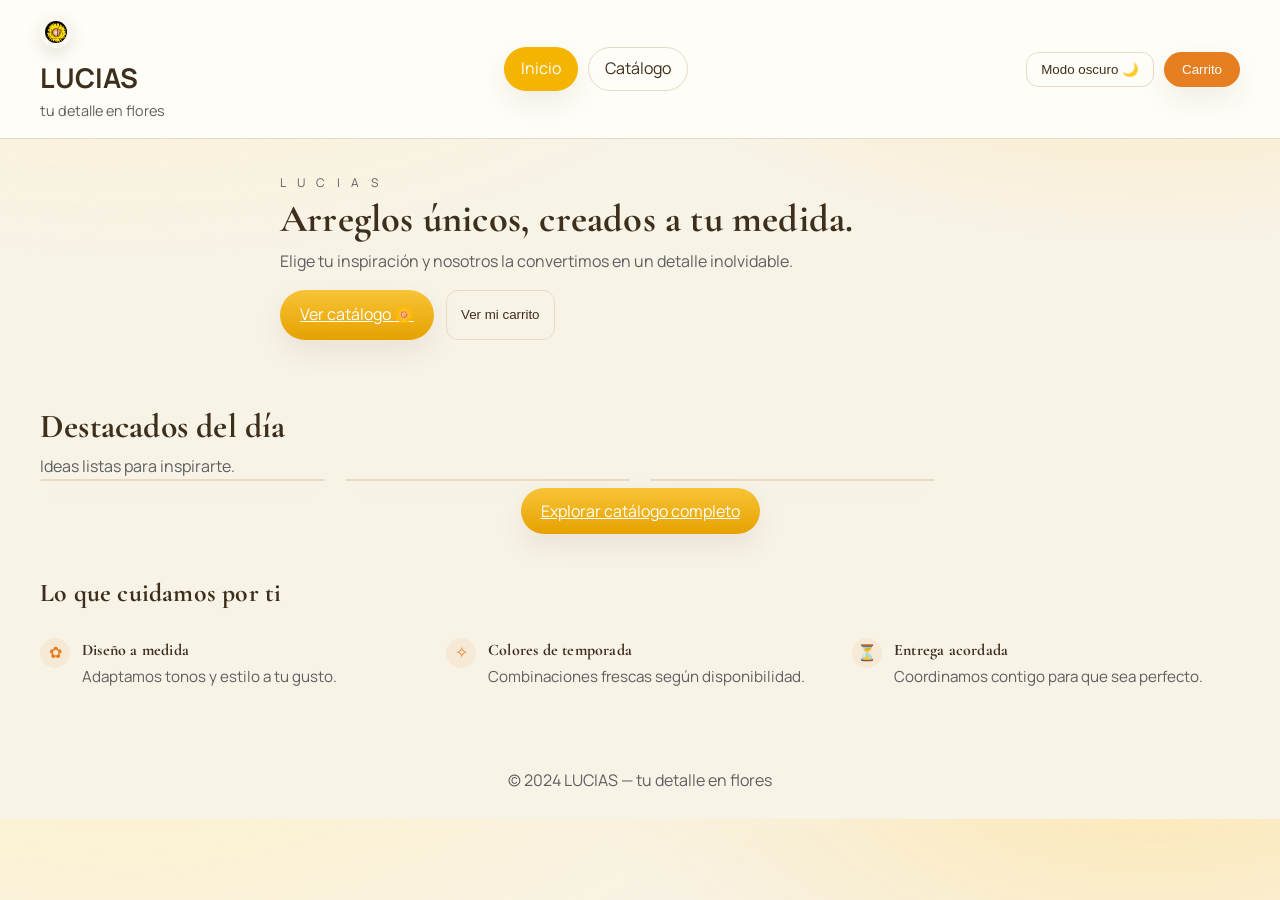
==== index.html @ 9785d746 "Update index.html" ====
<!DOCTYPE html>
<html lang="es">
<head>
  <meta charset="UTF-8">
  <meta name="viewport" content="width=device-width, initial-scale=1.0">
  <title>LUCIAS — Inicio</title>
  <link rel="stylesheet" href="css/estilos.css">
  <link rel="icon" href="images/logo-girasol.png">
</head>
<body>

  <header class="header sunflower-header">
    <div class="container header-stack">
      <div class="brand">
        <img src="images/logo-girasol.png" class="brand-logo" alt="LUCIAS">
        <div>
          <div class="brand-name">LUCIAS</div>
          <div class="brand-sub">tu detalle en flores</div>
        </div>
      </div>

      <nav class="nav pills">
        <a href="index.html" class="activo">Inicio</a>
        <a href="catalogo.html">Catálogo</a>
      </nav>
      <div class="header-actions">
        <button id="theme-toggle" class="btn-ghost">Modo oscuro 🌙</button>
        <button class="carrito-btn" onclick="toggleCarrito()">Carrito <span id="carrito-count" class="carrito-count">0</span></button>
      </div>
    </div>
  </header>

  <main>
    <section class="hero-min">
      <div class="container">
        <p class="eyebrow">L U C I A S</p>
        <h1>Arreglos únicos, creados a tu medida.</h1>
        <p class="lead">Elige tu inspiración y nosotros la convertimos en un detalle inolvidable.</p>
        <div class="hero-cta">
          <a class="btn-primary" href="catalogo.html">Ver catálogo 🌼</a>
          <button class="btn-ghost" onclick="toggleCarrito()">Ver mi carrito</button>
        </div>
      </div>
    </section>

    <section class="container section">
      <div class="section-head alt">
        <h2>Destacados del día</h2>
        <p>Ideas listas para inspirarte.</p>
      </div>
      <div id="destacados" class="grid">
        <div class="producto skeleton-card"></div>
        <div class="producto skeleton-card"></div>
        <div class="producto skeleton-card"></div>
      </div>
      <div class="center">
        <a href="catalogo.html" class="btn-primary">Explorar catálogo completo</a>
      </div>
    </section>

    <section class="container section assurances">
      <h2 class="assurances-title">Lo que cuidamos por ti</h2>
      <div class="assurance-list">
        <div class="assurance-item">
          <span class="assurance-icon">✿</span>
          <div>
            <h3>Diseño a medida</h3>
            <p>Adaptamos tonos y estilo a tu gusto.</p>
          </div>
        </div>
        <div class="assurance-item">
          <span class="assurance-icon">✧</span>
          <div>
            <h3>Colores de temporada</h3>
            <p>Combinaciones frescas según disponibilidad.</p>
          </div>
        </div>
        <div class="assurance-item">
          <span class="assurance-icon">⏳</span>
          <div>
            <h3>Entrega acordada</h3>
            <p>Coordinamos contigo para que sea perfecto.</p>
          </div>
        </div>
      </div>
    </section>
  </main>

  <!-- Carrito -->
  <div id="carrito-overlay"></div>
  <div id="carrito-sidebar">
    <div class="carrito-header">
      <h2>Carrito</h2>
      <button class="carrito-close" onclick="toggleCarrito()">&times;</button>
    </div>
    <div id="carrito-items"></div>
    <div id="carrito-footer" style="display:none;">
      <div class="carrito-resumen">
        <div class="carrito-resumen-linea"><span>Subtotal</span><span id="carrito-subtotal">$0.00</span></div>
        <div class="carrito-resumen-linea"><span>Envío</span><span id="carrito-envio">$0.00</span></div>
        <div class="carrito-resumen-linea"><span>Impuestos</span><span id="carrito-impuestos">$0.00</span></div>
        <div class="carrito-resumen-linea"><span>Items</span><span id="carrito-items-count">0</span></div>
      </div>
      <div class="carrito-total-container">
        <span class="carrito-total-label">Total:</span>
        <span id="carrito-total">$0.00</span>
      </div>
      <div class="carrito-acciones">
        <button onclick="toggleCarrito()" class="btn-ghost">Seguir mirando</button>
        <button onclick="vaciarCarrito()" class="btn-danger">Vaciar</button>
        <button onclick="checkoutWhatsApp()" class="btn-primary">Enviar por WhatsApp 💬</button>
      </div>
    </div>
  </div>

  <!-- Modal -->
  <div id="producto-modal" class="modal-overlay" aria-hidden="true">
    <div class="modal" role="dialog" aria-modal="true" aria-labelledby="modal-title">
      <button id="modal-cerrar" class="modal-close" type="button" aria-label="Cerrar">&times;</button>
      <div class="modal-body">
        <img id="modal-imagen" class="modal-img" src="" alt="Producto">
        <div class="modal-info">
          <span id="modal-categoria" class="categoria-tag"></span>
          <h3 id="modal-title"></h3>
          <p id="modal-descripcion" class="modal-descripcion"></p>
          <div class="precio-container">
            <span id="modal-precio" class="precio"></span>
          </div>
          <div class="modal-acciones">
            <button id="modal-agregar" class="btn-primary">Me interesa 🌻</button>
          </div>
        </div>
      </div>
    </div>
  </div>

  <footer class="footer">
    <p>© 2024 LUCIAS — tu detalle en flores</p>
  </footer>

  <script type="module">
    import { db } from "./js/firebase.js";
    import { collection, getDocs } from "https://www.gstatic.com/firebasejs/10.7.1/firebase-firestore.js";

    const modal = document.getElementById("producto-modal");
    const modalImagen = document.getElementById("modal-imagen");
    const modalCategoria = document.getElementById("modal-categoria");
    const modalTitulo = document.getElementById("modal-title");
    const modalDescripcion = document.getElementById("modal-descripcion");
    const modalPrecio = document.getElementById("modal-precio");
    const btnModalAgregar = document.getElementById("modal-agregar");
    let productoActual = null;

    function parsePrecio(val) {
      if (val === null || val === undefined) return 0;
      if (typeof val === "number") return val;
      const s = String(val).trim();
      if (!s) return 0;
      const cleaned = s.replace(/[^0-9.,-]/g, "");
      if (cleaned.includes(",") && !cleaned.includes(".")) {
        return parseFloat(cleaned.replace(",", ".")) || 0;
      }
      return parseFloat(cleaned.replace(/,/g, "")) || 0;
    }

    function resolverImagen(src) {
      const s = (src || "").trim();
      if (!s) return "";
      if (/^https?:\/\//i.test(s)) return s;
      const rel = s.startsWith("./") || s.startsWith("../") ? s : "./" + s.replace(/^\/+/, "");
      return encodeURI(rel);
    }

    function normalizarProducto(data, id) {
      return {
        id,
        Nombre: data.Nombre || data.nombre || data.name || "",
        Precio: parsePrecio(data.Precio ?? data.precio ?? data.price ?? 0),
        categoria: (data.categoria || data.Categoria || data.category || "General"),
        imagen: resolverImagen(data.imagen || data.image || data.img || ""),
        descripcion: data.descripcion || data.Descripcion || data.description || ""
      };
    }

    function abrirModal(p) {
      const img = p.imagen || "https://via.placeholder.com/280?text=Sin+Imagen";
      modalImagen.src = img;
      modalImagen.alt = p.Nombre || "Producto";
      modalCategoria.textContent = p.categoria || "General";
      modalTitulo.textContent = p.Nombre || "";
      modalDescripcion.textContent = p.descripcion || "Sin descripcion.";
      modalPrecio.textContent = "$" + (p.Precio || 0).toFixed(2);
      productoActual = p;
      modal.classList.add("activo");
      modal.setAttribute("aria-hidden", "false");
      document.body.style.overflow = "hidden";
    }

    function cerrarModal() {
      modal.classList.remove("activo");
      modal.setAttribute("aria-hidden", "true");
      document.body.style.overflow = "";
    }

    document.getElementById("modal-cerrar").addEventListener("click", cerrarModal);
    modal.addEventListener("click", (e) => { if (e.target === modal) cerrarModal(); });
    document.addEventListener("keydown", (e) => { if (e.key === "Escape") cerrarModal(); });

    btnModalAgregar.addEventListener("click", () => {
      if (!productoActual) return;
      if (window.agregarAlCarrito) {
        window.agregarAlCarrito(
          productoActual.id,
          productoActual.Nombre || "",
          productoActual.Precio || 0,
          productoActual.imagen || ""
        );
      }
      cerrarModal();
    });

    const contenedor = document.getElementById("destacados");

    async function cargarDestacados() {
      try {
        const snapshot = await getDocs(collection(db, "productos"));
        contenedor.innerHTML = "";

        let count = 0;
        snapshot.forEach((doc) => {
          if (count >= 4) return;
          const p = normalizarProducto(doc.data(), doc.id);

          if (!p.imagen || p.Precio <= 0) return;

          const img = p.imagen;

          const card = document.createElement("div");
          card.className = "producto";
          card.innerHTML = `
            <img src="${img}" alt="${p.Nombre}" class="producto-img" loading="lazy"
                 onerror="this.src='https://via.placeholder.com/280?text=Sin+Imagen'">
            <div class="producto-info">
              <span class="categoria-tag">${p.categoria || "General"}</span>
              <h3>${p.Nombre}</h3>
              <div class="precio-container"><span class="precio">$${(p.Precio || 0).toFixed(2)}</span></div>
              <button class="btn-detalles">Ver detalles</button>
            </div>
          `;
          card.querySelector(".btn-detalles").addEventListener("click", (e) => {
            e.stopPropagation();
            abrirModal(p);
          });

          contenedor.appendChild(card);
          count++;
        });

        if (count === 0) {
          contenedor.innerHTML = '<p class="loading">No hay productos disponibles</p>';
        }
      } catch {
        contenedor.innerHTML = '<p class="loading">Error al cargar productos</p>';
      }
    }

    cargarDestacados();
  </script>

  <script type="module" src="js/carrito.js"></script>
  <script src="js/ui.js"></script>

</body>
</html>
---- css/estilos.css ----
@import url("https://fonts.googleapis.com/css2?family=Cormorant+Garamond:wght@500;600;700&family=Manrope:wght@300;400;500;600;700&display=swap");

:root{
  --bg: #F8F3E7;
  --bg-2: #EFE6D5;
  --surface: #FFFDF7;
  --surface-2: #F6EAD6;
  --border: #E8DBC6;
  --text: #3E2F1C;
  --text-2: #5F5F5F;
  --accent: #F4B400;
  --accent-2: #E67E22;
  --shadow-soft: 0 12px 28px rgba(62, 47, 28, 0.08);
  --shadow-hover: 0 18px 38px rgba(62, 47, 28, 0.16);
  --radius: 16px;
  --radius-lg: 28px;
  --radius-pill: 999px;
}

.modo-oscuro{
  --bg: #1A140C;
  --bg-2: #221A10;
  --surface: #271D12;
  --surface-2: #2E2214;
  --border: #3C2C18;
  --text: #F6EAD4;
  --text-2: #CFC3AE;
  --accent: #F4B400;
  --accent-2: #E67E22;
  --shadow-soft: 0 18px 38px rgba(0, 0, 0, 0.45);
  --shadow-hover: 0 26px 50px rgba(0, 0, 0, 0.6);
}

*{margin:0;padding:0;box-sizing:border-box}

body{
  font-family:"Manrope", sans-serif;
  background:
    radial-gradient(1200px 700px at 10% -20%, #FFF1C5 0%, transparent 60%),
    radial-gradient(900px 500px at 90% -10%, #FDE7B0 0%, transparent 65%),
    var(--bg);
  color: var(--text);
  line-height: 1.6;
}

h1,h2,h3{font-family:"Cormorant Garamond", serif; letter-spacing: .2px}

.container{max-width:1200px;margin:0 auto;padding:0 20px}

/* HEADER */
.header{
  position:sticky;top:0;z-index:100;
  background:var(--surface);
  border-bottom:1px solid var(--border);
  backdrop-filter: blur(6px);
}
.header-stack{display:flex;flex-direction:column;gap:12px;padding:16px 0}
.brand-name{font-size:1.7rem;font-weight:700;color:var(--text)}
.brand-sub{font-size:.9rem;color:var(--text-2)}

.nav.pills{display:flex;gap:10px;flex-wrap:wrap}
.nav.pills a{
  padding:8px 16px;border-radius:var(--radius-pill);
  text-decoration:none;color:var(--text);
  border:1px solid var(--border);
  transition: all .2s ease;
}
.nav.pills a.activo,.nav.pills a:hover{
  background:var(--accent);
  color:#fff;border-color:transparent;
  box-shadow: var(--shadow-soft);
}

.header-actions{display:flex;gap:10px;flex-wrap:wrap}
.btn-ghost{
  background:transparent;border:1px solid var(--border);
  padding:8px 14px;border-radius:12px;cursor:pointer;color:var(--text);
  transition: all .2s ease;
}
.btn-ghost:hover{border-color:var(--accent); color:var(--text)}

.btn-primary{
  background: linear-gradient(180deg, #F7C437 0%, #E6A100 100%);
  color:#fff;border:none;padding:12px 20px;border-radius:var(--radius-pill);
  cursor:pointer;box-shadow:var(--shadow-soft);
  transition: transform .2s ease, box-shadow .2s ease, filter .2s ease;
}
.btn-primary:hover{transform:translateY(-1px); box-shadow:var(--shadow-hover); filter:brightness(.98)}
.btn-danger{background:#C8482D;color:#fff;border:none;padding:12px 18px;border-radius:var(--radius-pill);cursor:pointer}

.carrito-btn{
  background:var(--accent-2);color:#fff;border:none;padding:10px 18px;border-radius:var(--radius-pill);
  box-shadow: var(--shadow-soft);
  transition: transform .2s ease, box-shadow .2s ease;
}
.carrito-btn:hover{transform:translateY(-1px); box-shadow:var(--shadow-hover)}
.carrito-count{
  margin-left:6px;background:#fff;color:var(--accent-2);
  padding:2px 8px;border-radius:var(--radius-pill);font-size:.75rem
}

/* HERO */
.sunflower-hero{display:grid;grid-template-columns:1fr;gap:20px;padding:32px 0}
.hero-card{
  background:var(--surface);
  border:1px solid var(--border);
  padding:22px;border-radius:var(--radius-lg);
  box-shadow:var(--shadow-soft);
}
.hero-card .eyebrow{letter-spacing:.25em;font-size:.75rem;color:var(--text-2)}
.hero-card h1{font-size:2.4rem;margin:8px 0}
.hero-card .lead{color:var(--text-2)}
.hero-cta{display:flex;gap:12px;flex-wrap:wrap;margin-top:16px}

.hero-art{
  position:relative;background:var(--surface-2);
  border-radius:var(--radius-lg);height:270px;
  display:flex;align-items:center;justify-content:center;overflow:hidden;
}
.sunburst{
  position:absolute;width:280px;height:280px;border-radius:50%;
  background:conic-gradient(from 0deg, #FFD670, #F4B400, #FFE2A0, #F4B400);
  opacity:.38;animation:spin 20s linear infinite
}
.hero-flower{font-size:6rem;z-index:1;animation:float 4s ease-in-out infinite}
.hero-note{
  position:absolute;bottom:12px;right:16px;background:#fff6dc;
  padding:6px 12px;border-radius:var(--radius-pill);font-size:.85rem
}

@keyframes spin{to{transform:rotate(360deg)}}
@keyframes float{50%{transform:translateY(-6px)}}

/* SECCIONES */
.section{padding:40px 0}
.section-head.alt h1,.section-head.alt h2{font-size:2.1rem}
.section-head.alt p{color:var(--text-2); max-width: 640px}

/* DESTACADOS */
.destacados{
  background:var(--surface);
  border:1px solid var(--border);
  border-radius:var(--radius-lg);
  padding:26px;
  box-shadow:var(--shadow-soft);
  margin-top:18px;
}
.destacados .section-head{display:flex;flex-direction:column;align-items:center;text-align:center;gap:6px;margin-bottom:18px}
.destacados .section-head h2{font-size:2rem}
.destacados .section-head p{color:var(--text-2)}

/* MOSAIC */
.mosaic{display:grid;grid-template-columns:1fr;gap:14px}
.mosaic-card{
  background:var(--surface);
  border:1px solid var(--border);
  border-radius:var(--radius);
  padding:16px;box-shadow:var(--shadow-soft);
  transition:transform .2s ease, box-shadow .2s ease;
}
.mosaic-card:hover{transform:translateY(-3px); box-shadow:var(--shadow-hover)}

/* FILTROS */
.filters-card{
  display:grid;grid-template-columns:1fr;gap:12px;
  background:var(--surface);
  border:1px solid var(--border);
  border-radius:var(--radius);
  padding:16px;margin-bottom:16px;
  box-shadow:var(--shadow-soft);
}
.input-busqueda,.select-orden{
  padding:12px;border:1px solid var(--border);
  border-radius:12px;background:var(--surface);
}
.filtro-precio{display:flex;align-items:center;gap:10px}

.filtros{display:flex;gap:10px;flex-wrap:wrap;margin-bottom:16px}
.filtro-btn{
  border:1px solid var(--border);
  background:var(--surface);
  padding:8px 14px;border-radius:var(--radius-pill);
  cursor:pointer;transition: all .2s ease;
}
.filtro-btn.activo,.filtro-btn:hover{
  background:var(--accent);color:#fff;border-color:transparent;
  box-shadow: var(--shadow-soft);
}

.resultados-bar{display:flex;justify-content:space-between;align-items:center;margin-bottom:12px}

/* GRID */
.grid{display:grid;grid-template-columns:repeat(auto-fill,minmax(260px,1fr));gap:20px}
.producto{
  background:var(--surface);
  border:1px solid var(--border);
  border-radius:var(--radius);
  overflow:hidden;
  box-shadow:var(--shadow-soft);
  transition:transform .25s ease, box-shadow .25s ease, border-color .25s ease;
}
.producto:hover{transform:translateY(-4px); box-shadow:var(--shadow-hover); border-color:#EAD9B5}

.producto-img{
  width:100%;height:230px;object-fit:cover;
  transform:scale(1);
  transition:transform .35s ease;
}
.producto:hover .producto-img{transform:scale(1.04)}

.producto-info{padding:16px;display:flex;flex-direction:column;gap:8px}
.categoria-tag{font-size:.7rem;letter-spacing:.14em;text-transform:uppercase;color:var(--text-2)}
.precio{color:var(--accent-2);font-weight:700;font-size:1.05rem}
.btn-detalles,.btn-carrito{
  background: linear-gradient(180deg, #F7C437 0%, #E6A100 100%);
  color:#fff;border:none;border-radius:var(--radius-pill);
  padding:10px;cursor:pointer;
  transition: transform .2s ease, box-shadow .2s ease, filter .2s ease;
  box-shadow: var(--shadow-soft);
}
.btn-detalles:hover,.btn-carrito:hover{
  transform:translateY(-1px);
  box-shadow:var(--shadow-hover);
  filter:brightness(.98);
}

.center{text-align:center;margin-top:18px}

/* MODAL */
.modal-overlay{position:fixed;inset:0;background:rgba(0,0,0,.45);display:none;align-items:center;justify-content:center}
.modal-overlay.activo{display:flex}
.modal{
  background:var(--surface);border-radius:var(--radius-lg);
  width:min(920px,92vw);overflow:hidden;position:relative;
  box-shadow:var(--shadow-hover);
}
.modal-body{display:grid;grid-template-columns:1.1fr .9fr;gap:18px;padding:22px}
.modal-img{width:100%;height:360px;object-fit:cover;border-radius:14px}
.modal-close{
  position:absolute;right:16px;top:12px;background:var(--surface-2);
  border:none;border-radius:50%;width:36px;height:36px
}
.modal .precio{font-size:1.35rem}
.modal-acciones .btn-primary{width:100%;padding:14px 18px}

/* CARRITO */
#carrito-overlay{position:fixed;inset:0;background:rgba(0,0,0,.4);opacity:0;visibility:hidden;transition:opacity .2s ease}
#carrito-overlay.activo{opacity:1;visibility:visible}
#carrito-sidebar{position:fixed;top:0;right:-100%;width:100%;height:100%;background:var(--surface);transition:right .3s}
#carrito-sidebar.abierto{right:0}
.carrito-header{display:flex;justify-content:space-between;align-items:center;padding:16px;border-bottom:1px solid var(--border)}
#carrito-items{padding:16px;overflow:auto;height:calc(100% - 240px)}
#carrito-footer{padding:16px;border-top:1px solid var(--border);background:var(--surface-2)}
.carrito-item{display:flex;gap:10px;margin-bottom:12px}
.carrito-item-img{width:60px;height:60px;object-fit:cover;border-radius:10px}
.btn-cantidad{border:1px solid var(--border);background:var(--surface);border-radius:8px;width:28px;height:28px}

/* NOTIFICACION */
.notificacion{
  position:fixed;right:20px;bottom:20px;background:var(--accent);
  color:#fff;padding:12px 14px;border-radius:10px;opacity:0
}
.notificacion.mostrar{opacity:1}

.footer{text-align:center;padding:26px;color:var(--text-2)}


.brand-logo{
  width:32px;
  height:32px;
  object-fit:contain;
  background:#FBF8F2;
  border-radius:50%;
  padding:5px;
  box-shadow:0 6px 16px rgba(59,46,30,0.12);
}

/* Logo hero (tamaño final) */
.hero-logo{
  width:100px;
  height:100px;
  object-fit:contain;
  background:#FBF8F2;
  border-radius:50%;
  padding:10px;
  box-shadow:0 12px 24px rgba(59,46,30,0.12);
  opacity:.92;
}

/* HERO minimalista */
.hero-min{
  padding: 34px 0 20px;
}
.hero-min .container{
  max-width: 760px;
}
.hero-min .eyebrow{
  font-size:.75rem;
  letter-spacing:.4em;
  color: var(--text-2);
  text-transform: uppercase;
  margin-bottom: 6px;
}
.hero-min h1{
  font-size:2.4rem;
  line-height:1.1;
  margin-bottom: 8px;
}
.hero-min .lead{
  color: var(--text-2);
  margin-bottom: 16px;
}

/* Promesas minimalistas */
.assurances{
  padding-top: 8px;
}
.assurances-title{
  font-size:1.6rem;
  margin-bottom: 12px;
}
.assurance-list{
  display:grid;
  gap:12px;
}
.assurance-item{
  display:flex;
  gap:12px;
  padding:10px 0;
  border-bottom:1px solid var(--border);
}
.assurance-item:last-child{border-bottom:0;}
.assurance-icon{
  width:30px;height:30px;
  border-radius:50%;
  display:flex;align-items:center;justify-content:center;
  background: var(--surface-2);
  color: var(--accent-2);
  font-size:16px;
}
.assurance-item h3{
  font-size:1rem;
  margin-bottom:2px;
}
.assurance-item p{
  color: var(--text-2);
  font-size:.95rem;
}

/* responsive: en desktop se pueden ver en 3 columnas */
@media (min-width: 900px){
  .assurance-list{
    grid-template-columns: repeat(3, 1fr);
    gap:18px;
  }
  .assurance-item{
    border-bottom:0;
    padding:12px 0;
  }
}



/* RESPONSIVE */
@media (min-width: 900px){
  .header-stack{flex-direction:row;align-items:center;justify-content:space-between}
  .sunflower-hero{grid-template-columns:1.1fr .9fr}
  .mosaic{grid-template-columns:repeat(3,1fr)}
  .filters-card{grid-template-columns:1fr 1fr 1fr}
  #carrito-sidebar{width:420px;right:-420px}
  #carrito-sidebar.abierto{right:0}
}
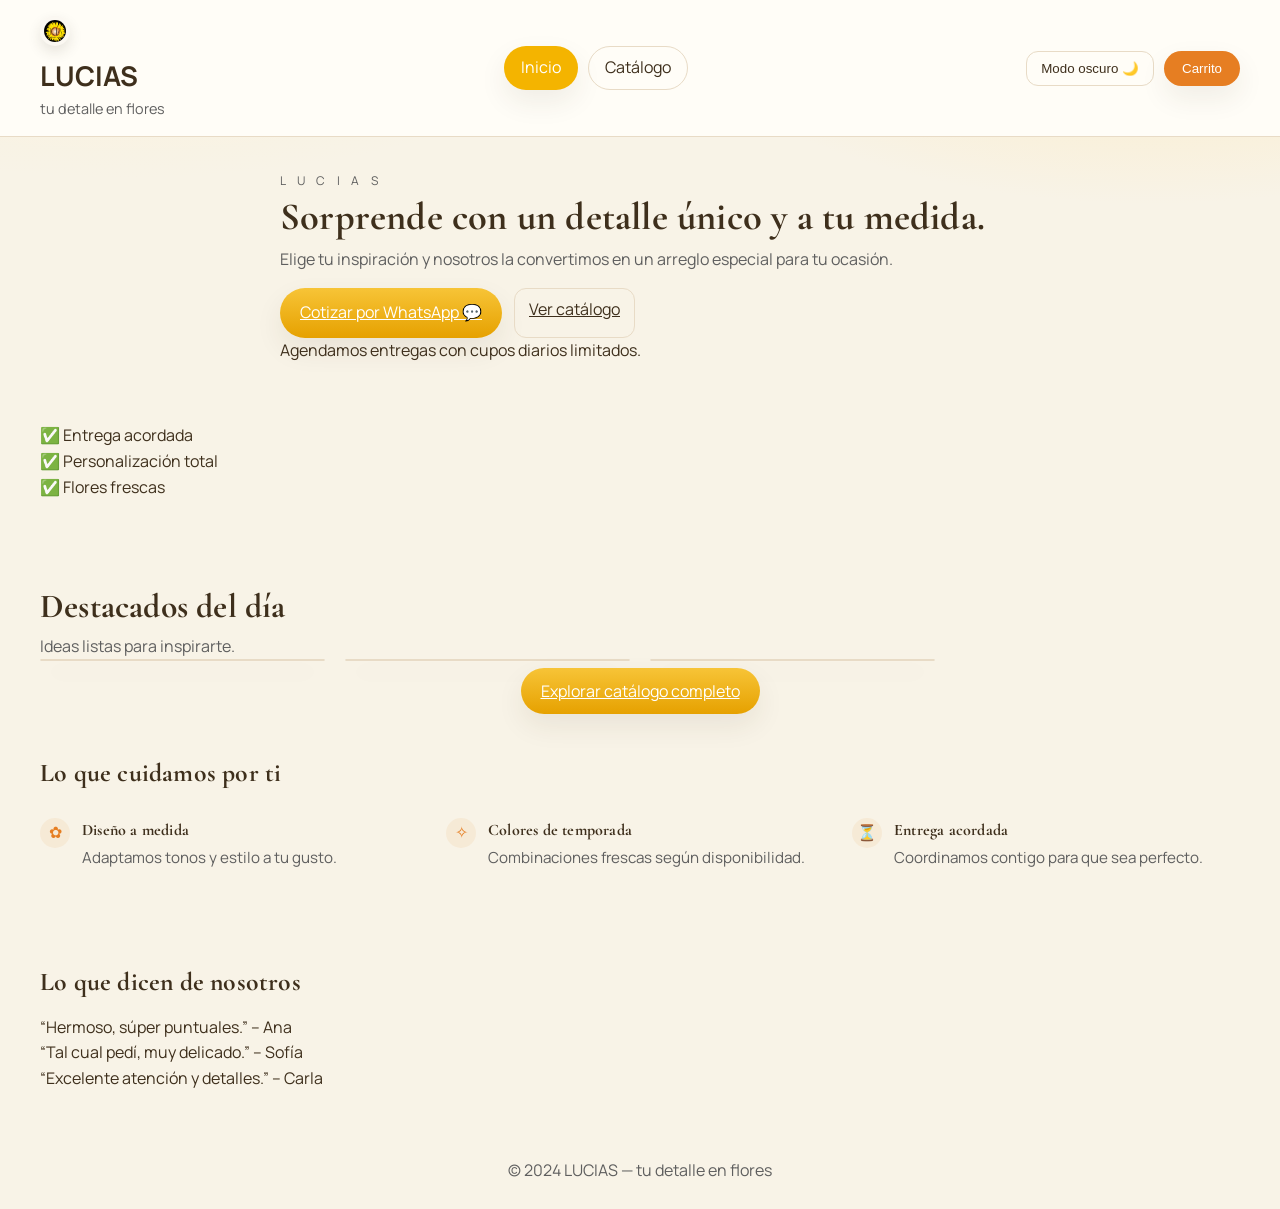
==== commit 156a4c08: "Update index.html" ====
--- a/index.html
+++ b/index.html
@@ -34,12 +34,21 @@
     <section class="hero-min">
       <div class="container">
         <p class="eyebrow">L U C I A S</p>
-        <h1>Arreglos únicos, creados a tu medida.</h1>
-        <p class="lead">Elige tu inspiración y nosotros la convertimos en un detalle inolvidable.</p>
+        <h1>Sorprende con un detalle único y a tu medida.</h1>
+        <p class="lead">Elige tu inspiración y nosotros la convertimos en un arreglo especial para tu ocasión.</p>
         <div class="hero-cta">
-          <a class="btn-primary" href="catalogo.html">Ver catálogo 🌼</a>
-          <button class="btn-ghost" onclick="toggleCarrito()">Ver mi carrito</button>
-        </div>
+          <a class="btn-primary" href="https://wa.me/593963247370" target="_blank">Cotizar por WhatsApp 💬</a>
+          <a class="btn-ghost" href="catalogo.html">Ver catálogo</a>
+        </div>
+        <p class="urgencia">Agendamos entregas con cupos diarios limitados.</p>
+      </div>
+    </section>
+
+    <section class="container section trust">
+      <div class="trust-list">
+        <div class="trust-item">✅ Entrega acordada</div>
+        <div class="trust-item">✅ Personalización total</div>
+        <div class="trust-item">✅ Flores frescas</div>
       </div>
     </section>
 
@@ -82,6 +91,15 @@
             <p>Coordinamos contigo para que sea perfecto.</p>
           </div>
         </div>
+      </div>
+    </section>
+
+    <section class="container section testimonios">
+      <h2 class="assurances-title">Lo que dicen de nosotros</h2>
+      <div class="testimonios-list">
+        <div class="testimonio">“Hermoso, súper puntuales.” <span>– Ana</span></div>
+        <div class="testimonio">“Tal cual pedí, muy delicado.” <span>– Sofía</span></div>
+        <div class="testimonio">“Excelente atención y detalles.” <span>– Carla</span></div>
       </div>
     </section>
   </main>
--- a/css/estilos.css
+++ b/css/estilos.css
@@ -58,6 +58,16 @@
 .brand-name{font-size:1.7rem;font-weight:700;color:var(--text)}
 .brand-sub{font-size:.9rem;color:var(--text-2)}
 
+.brand-logo{
+  width:30px;
+  height:30px;
+  object-fit:contain;
+  background:#FBF8F2;
+  border-radius:50%;
+  padding:4px;
+  box-shadow:0 6px 14px rgba(59,46,30,0.12);
+}
+
 .nav.pills{display:flex;gap:10px;flex-wrap:wrap}
 .nav.pills a{
   padding:8px 16px;border-radius:var(--radius-pill);
@@ -100,65 +110,34 @@
 }
 
 /* HERO */
-.sunflower-hero{display:grid;grid-template-columns:1fr;gap:20px;padding:32px 0}
-.hero-card{
-  background:var(--surface);
-  border:1px solid var(--border);
-  padding:22px;border-radius:var(--radius-lg);
-  box-shadow:var(--shadow-soft);
-}
-.hero-card .eyebrow{letter-spacing:.25em;font-size:.75rem;color:var(--text-2)}
-.hero-card h1{font-size:2.4rem;margin:8px 0}
-.hero-card .lead{color:var(--text-2)}
+.hero-min{
+  padding: 34px 0 20px;
+}
+.hero-min .container{
+  max-width: 760px;
+}
+.hero-min .eyebrow{
+  font-size:.75rem;
+  letter-spacing:.4em;
+  color: var(--text-2);
+  text-transform: uppercase;
+  margin-bottom: 6px;
+}
+.hero-min h1{
+  font-size:2.4rem;
+  line-height:1.1;
+  margin-bottom: 8px;
+}
+.hero-min .lead{
+  color: var(--text-2);
+  margin-bottom: 16px;
+}
 .hero-cta{display:flex;gap:12px;flex-wrap:wrap;margin-top:16px}
-
-.hero-art{
-  position:relative;background:var(--surface-2);
-  border-radius:var(--radius-lg);height:270px;
-  display:flex;align-items:center;justify-content:center;overflow:hidden;
-}
-.sunburst{
-  position:absolute;width:280px;height:280px;border-radius:50%;
-  background:conic-gradient(from 0deg, #FFD670, #F4B400, #FFE2A0, #F4B400);
-  opacity:.38;animation:spin 20s linear infinite
-}
-.hero-flower{font-size:6rem;z-index:1;animation:float 4s ease-in-out infinite}
-.hero-note{
-  position:absolute;bottom:12px;right:16px;background:#fff6dc;
-  padding:6px 12px;border-radius:var(--radius-pill);font-size:.85rem
-}
-
-@keyframes spin{to{transform:rotate(360deg)}}
-@keyframes float{50%{transform:translateY(-6px)}}
 
 /* SECCIONES */
 .section{padding:40px 0}
 .section-head.alt h1,.section-head.alt h2{font-size:2.1rem}
 .section-head.alt p{color:var(--text-2); max-width: 640px}
-
-/* DESTACADOS */
-.destacados{
-  background:var(--surface);
-  border:1px solid var(--border);
-  border-radius:var(--radius-lg);
-  padding:26px;
-  box-shadow:var(--shadow-soft);
-  margin-top:18px;
-}
-.destacados .section-head{display:flex;flex-direction:column;align-items:center;text-align:center;gap:6px;margin-bottom:18px}
-.destacados .section-head h2{font-size:2rem}
-.destacados .section-head p{color:var(--text-2)}
-
-/* MOSAIC */
-.mosaic{display:grid;grid-template-columns:1fr;gap:14px}
-.mosaic-card{
-  background:var(--surface);
-  border:1px solid var(--border);
-  border-radius:var(--radius);
-  padding:16px;box-shadow:var(--shadow-soft);
-  transition:transform .2s ease, box-shadow .2s ease;
-}
-.mosaic-card:hover{transform:translateY(-3px); box-shadow:var(--shadow-hover)}
 
 /* FILTROS */
 .filters-card{
@@ -264,114 +243,212 @@
 
 .footer{text-align:center;padding:26px;color:var(--text-2)}
 
-
-.brand-logo{
-  width:32px;
-  height:32px;
-  object-fit:contain;
-  background:#FBF8F2;
-  border-radius:50%;
-  padding:5px;
-  box-shadow:0 6px 16px rgba(59,46,30,0.12);
-}
-
-/* Logo hero (tamaño final) */
-.hero-logo{
-  width:100px;
-  height:100px;
-  object-fit:contain;
-  background:#FBF8F2;
-  border-radius:50%;
-  padding:10px;
-  box-shadow:0 12px 24px rgba(59,46,30,0.12);
-  opacity:.92;
-}
-
-/* HERO minimalista */
-.hero-min{
-  padding: 34px 0 20px;
-}
-.hero-min .container{
-  max-width: 760px;
-}
-.hero-min .eyebrow{
-  font-size:.75rem;
-  letter-spacing:.4em;
-  color: var(--text-2);
-  text-transform: uppercase;
-  margin-bottom: 6px;
-}
-.hero-min h1{
-  font-size:2.4rem;
-  line-height:1.1;
-  margin-bottom: 8px;
-}
-.hero-min .lead{
-  color: var(--text-2);
-  margin-bottom: 16px;
-}
-
 /* Promesas minimalistas */
-.assurances{
-  padding-top: 8px;
-}
-.assurances-title{
-  font-size:1.6rem;
-  margin-bottom: 12px;
-}
-.assurance-list{
-  display:grid;
-  gap:12px;
-}
+.assurances{padding-top: 8px;}
+.assurances-title{font-size:1.6rem;margin-bottom: 12px;}
+.assurance-list{display:grid;gap:12px;}
 .assurance-item{
-  display:flex;
-  gap:12px;
-  padding:10px 0;
-  border-bottom:1px solid var(--border);
+  display:flex;gap:12px;padding:10px 0;border-bottom:1px solid var(--border);
+  transition: transform .25s ease, box-shadow .25s ease;
+}
+.assurance-item:hover{
+  transform: translateY(-4px);
+  box-shadow: 0 10px 20px rgba(59,46,30,.08);
 }
 .assurance-item:last-child{border-bottom:0;}
 .assurance-icon{
-  width:30px;height:30px;
-  border-radius:50%;
+  width:30px;height:30px;border-radius:50%;
   display:flex;align-items:center;justify-content:center;
   background: var(--surface-2);
   color: var(--accent-2);
   font-size:16px;
 }
-.assurance-item h3{
-  font-size:1rem;
-  margin-bottom:2px;
-}
-.assurance-item p{
-  color: var(--text-2);
-  font-size:.95rem;
-}
-
-/* responsive: en desktop se pueden ver en 3 columnas */
-@media (min-width: 900px){
-  .assurance-list{
-    grid-template-columns: repeat(3, 1fr);
-    gap:18px;
-  }
-  .assurance-item{
-    border-bottom:0;
-    padding:12px 0;
-  }
-}
-
-
+.assurance-item h3{font-size:1rem;margin-bottom:2px;}
+.assurance-item p{color: var(--text-2);font-size:.95rem;}
 
 /* RESPONSIVE */
 @media (min-width: 900px){
   .header-stack{flex-direction:row;align-items:center;justify-content:space-between}
   .sunflower-hero{grid-template-columns:1.1fr .9fr}
-  .mosaic{grid-template-columns:repeat(3,1fr)}
   .filters-card{grid-template-columns:1fr 1fr 1fr}
   #carrito-sidebar{width:420px;right:-420px}
   #carrito-sidebar.abierto{right:0}
-}
-
-
-
-
-
+  .assurance-list{grid-template-columns: repeat(3, 1fr);gap:18px;}
+  .assurance-item{border-bottom:0;padding:12px 0;}
+}
+
+/* Carrito: slide correcto en móvil */
+#carrito-sidebar{
+  position: fixed;
+  top: 0;
+  right: -100%;
+  width: min(420px, 92vw);
+  height: 100vh;
+  background: var(--surface);
+  transition: right .3s ease;
+  box-shadow: -16px 0 40px rgba(0,0,0,.18);
+  z-index: 200;
+}
+
+#carrito-sidebar.abierto{
+  right: 0;
+}
+
+#carrito-items{
+  height: calc(100vh - 220px);
+  overflow-y: auto;
+}
+
+#carrito-footer{
+  position: sticky;
+  bottom: 0;
+  background: var(--surface-2);
+  z-index: 2;
+}
+/* === CARRITO: Diseño limpio y premium === */
+#carrito-sidebar{
+  width: min(420px, 92vw);
+  background: var(--surface);
+  box-shadow: -18px 0 40px rgba(0,0,0,.18);
+  display: flex;
+  flex-direction: column;
+}
+
+.carrito-header{
+  padding: 18px;
+  border-bottom: 1px solid var(--border);
+  display:flex;
+  justify-content:space-between;
+  align-items:center;
+}
+
+.carrito-header h2{
+  font-size:1.4rem;
+  margin:0;
+}
+
+.carrito-close{
+  border:none;
+  background:var(--surface-2);
+  width:32px;height:32px;
+  border-radius:50%;
+  cursor:pointer;
+}
+
+#carrito-items{
+  padding:16px;
+  display:flex;
+  flex-direction:column;
+  gap:14px;
+  overflow:auto;
+  flex:1;
+}
+
+.carrito-item{
+  display:grid;
+  grid-template-columns:60px 1fr auto;
+  gap:12px;
+  align-items:center;
+  padding:10px;
+  border:1px solid var(--border);
+  border-radius:12px;
+  background:var(--surface);
+}
+
+.carrito-item-img{
+  width:60px;height:60px;border-radius:10px;object-fit:cover;
+}
+
+.carrito-item-info h4{
+  font-size:.95rem;
+  margin:0 0 6px 0;
+}
+
+.carrito-item-precio{
+  font-weight:600;
+  color:var(--accent-2);
+  margin:0 0 6px 0;
+}
+
+.carrito-item-cantidad{
+  display:flex;
+  align-items:center;
+  gap:6px;
+}
+
+.btn-cantidad{
+  width:28px;height:28px;border-radius:8px;
+}
+
+.carrito-item-acciones{
+  text-align:right;
+  min-width:70px;
+}
+
+.carrito-item-subtotal{
+  font-weight:600;
+  margin-bottom:6px;
+}
+
+.btn-eliminar{
+  border:none;
+  background:#f3d0c8;
+  color:#7a1f12;
+  border-radius:8px;
+  padding:4px 8px;
+  cursor:pointer;
+}
+
+#carrito-footer{
+  padding:16px;
+  border-top:1px solid var(--border);
+  background:var(--surface-2);
+}
+
+.carrito-resumen-linea{
+  display:flex;
+  justify-content:space-between;
+  gap:10px;
+  margin:6px 0;
+  font-size:.95rem;
+}
+
+.carrito-total-container{
+  display:flex;
+  justify-content:space-between;
+  font-weight:700;
+  margin:10px 0 12px;
+}
+
+.carrito-acciones{
+  display:grid;
+  gap:8px;
+}
+/* Ocultar precios en toda la web */
+.precio,
+.carrito-item-precio,
+.carrito-item-subtotal,
+#carrito-subtotal,
+#carrito-envio,
+#carrito-impuestos,
+#carrito-total,
+.carrito-resumen,
+.carrito-total-container{
+  display:none !important;
+}
+
+
+@media (max-width: 600px){
+  .header-stack{gap:8px;padding:12px 0;}
+  .brand-name{font-size:1.4rem;}
+  .nav.pills a{padding:6px 12px;font-size:.9rem;}
+  .header-actions{gap:8px;}
+  .btn-ghost, .carrito-btn{padding:8px 12px;font-size:.9rem;}
+  .hero-min h1{font-size:2rem;line-height:1.15;}
+  .hero-cta{flex-direction:column;align-items:stretch;}
+  .hero-cta .btn-primary, .hero-cta .btn-ghost{width:100%;text-align:center;}
+  .grid{grid-template-columns:1fr;}
+}
+
+
+
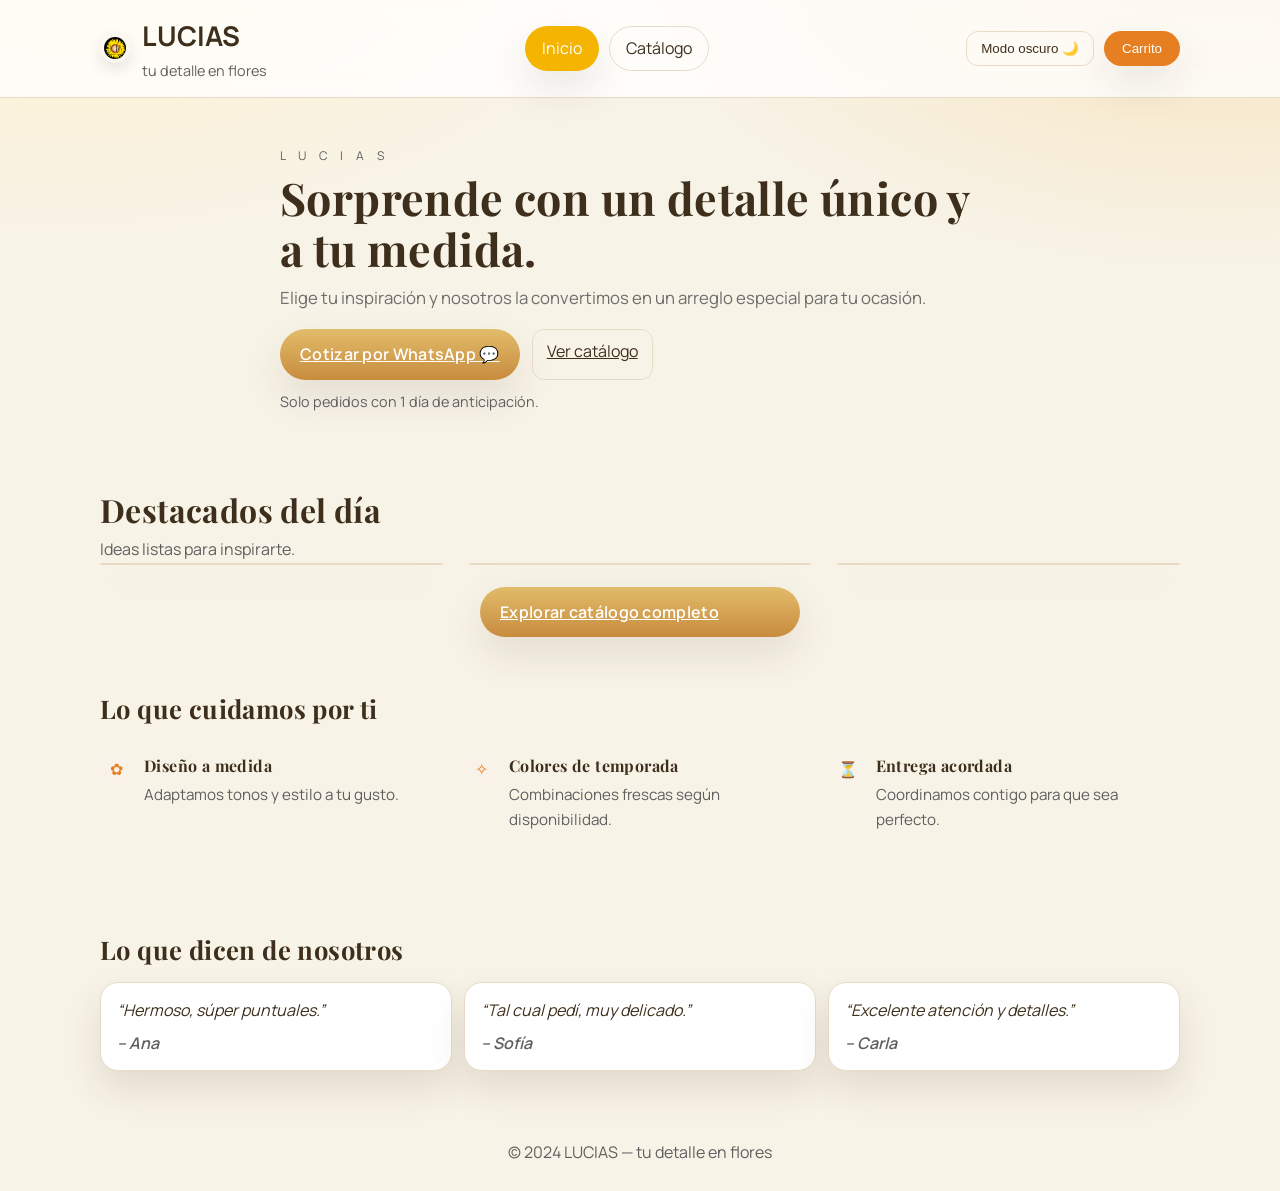
==== commit c6251de6: "Update index.html" ====
--- a/index.html
+++ b/index.html
@@ -40,15 +40,7 @@
           <a class="btn-primary" href="https://wa.me/593963247370" target="_blank">Cotizar por WhatsApp 💬</a>
           <a class="btn-ghost" href="catalogo.html">Ver catálogo</a>
         </div>
-        <p class="urgencia">Agendamos entregas con cupos diarios limitados.</p>
-      </div>
-    </section>
-
-    <section class="container section trust">
-      <div class="trust-list">
-        <div class="trust-item">✅ Entrega acordada</div>
-        <div class="trust-item">✅ Personalización total</div>
-        <div class="trust-item">✅ Flores frescas</div>
+        <p class="urgencia">Solo pedidos con 1 día de anticipación.</p>
       </div>
     </section>
 
@@ -248,7 +240,6 @@
         snapshot.forEach((doc) => {
           if (count >= 4) return;
           const p = normalizarProducto(doc.data(), doc.id);
-
           if (!p.imagen || p.Precio <= 0) return;
 
           const img = p.imagen;
--- a/css/estilos.css
+++ b/css/estilos.css
@@ -1,34 +1,34 @@
-@import url("https://fonts.googleapis.com/css2?family=Cormorant+Garamond:wght@500;600;700&family=Manrope:wght@300;400;500;600;700&display=swap");
+@import url("https://fonts.googleapis.com/css2?family=Playfair+Display:wght@500;600;700&family=Manrope:wght@300;400;500;600;700&display=swap");
 
 :root{
-  --bg: #F8F3E7;
-  --bg-2: #EFE6D5;
-  --surface: #FFFDF7;
-  --surface-2: #F6EAD6;
-  --border: #E8DBC6;
-  --text: #3E2F1C;
-  --text-2: #5F5F5F;
-  --accent: #F4B400;
-  --accent-2: #E67E22;
-  --shadow-soft: 0 12px 28px rgba(62, 47, 28, 0.08);
-  --shadow-hover: 0 18px 38px rgba(62, 47, 28, 0.16);
-  --radius: 16px;
-  --radius-lg: 28px;
+  --bg: #FAF6F0;
+  --bg-2: #F3EDE3;
+  --surface: #FFFFFF;
+  --surface-2: #F8F2E8;
+  --border: #E9DFCF;
+  --text: #2E2216;
+  --text-2: #6C5C4C;
+  --accent: #D8AE58;
+  --accent-2: #C38A3F;
+  --shadow-soft: 0 18px 38px rgba(62, 47, 28, 0.10);
+  --shadow-hover: 0 28px 56px rgba(62, 47, 28, 0.16);
+  --radius: 18px;
+  --radius-lg: 30px;
   --radius-pill: 999px;
 }
 
 .modo-oscuro{
-  --bg: #1A140C;
-  --bg-2: #221A10;
-  --surface: #271D12;
-  --surface-2: #2E2214;
-  --border: #3C2C18;
-  --text: #F6EAD4;
-  --text-2: #CFC3AE;
-  --accent: #F4B400;
-  --accent-2: #E67E22;
+  --bg: #151009;
+  --bg-2: #1D160D;
+  --surface: #231A10;
+  --surface-2: #2A1E12;
+  --border: #3B2A17;
+  --text: #F4E8D4;
+  --text-2: #CBBBA3;
+  --accent: #D8AE58;
+  --accent-2: #C38A3F;
   --shadow-soft: 0 18px 38px rgba(0, 0, 0, 0.45);
-  --shadow-hover: 0 26px 50px rgba(0, 0, 0, 0.6);
+  --shadow-hover: 0 30px 60px rgba(0, 0, 0, 0.6);
 }
 
 *{margin:0;padding:0;box-sizing:border-box}
@@ -36,34 +36,35 @@
 body{
   font-family:"Manrope", sans-serif;
   background:
-    radial-gradient(1200px 700px at 10% -20%, #FFF1C5 0%, transparent 60%),
-    radial-gradient(900px 500px at 90% -10%, #FDE7B0 0%, transparent 65%),
+    radial-gradient(1000px 600px at 5% -10%, #FFF1C8 0%, transparent 60%),
+    radial-gradient(900px 500px at 95% -5%, #F7E1B8 0%, transparent 65%),
     var(--bg);
   color: var(--text);
-  line-height: 1.6;
-}
-
-h1,h2,h3{font-family:"Cormorant Garamond", serif; letter-spacing: .2px}
-
-.container{max-width:1200px;margin:0 auto;padding:0 20px}
+  line-height: 1.65;
+}
+
+h1,h2,h3{
+  font-family:"Playfair Display", serif;
+  letter-spacing:.2px;
+}
+
+.container{max-width:1100px;margin:0 auto;padding:0 20px}
 
 /* HEADER */
 .header{
   position:sticky;top:0;z-index:100;
-  background:var(--surface);
+  background:rgba(255,255,255,.78);
   border-bottom:1px solid var(--border);
-  backdrop-filter: blur(6px);
-}
-.header-stack{display:flex;flex-direction:column;gap:12px;padding:16px 0}
-.brand-name{font-size:1.7rem;font-weight:700;color:var(--text)}
+  backdrop-filter: blur(10px);
+}
+.header-stack{display:flex;flex-direction:column;gap:12px;padding:14px 0}
+.brand{display:flex;align-items:center;gap:12px}
+.brand-name{font-size:1.7rem;font-weight:700}
 .brand-sub{font-size:.9rem;color:var(--text-2)}
 
 .brand-logo{
-  width:30px;
-  height:30px;
-  object-fit:contain;
-  background:#FBF8F2;
-  border-radius:50%;
+  width:30px;height:30px;object-fit:contain;
+  background:#FBF8F2;border-radius:50%;
   padding:4px;
   box-shadow:0 6px 14px rgba(59,46,30,0.12);
 }
@@ -87,15 +88,16 @@
   padding:8px 14px;border-radius:12px;cursor:pointer;color:var(--text);
   transition: all .2s ease;
 }
-.btn-ghost:hover{border-color:var(--accent); color:var(--text)}
+.btn-ghost:hover{border-color:var(--accent)}
 
 .btn-primary{
-  background: linear-gradient(180deg, #F7C437 0%, #E6A100 100%);
+  background: linear-gradient(180deg, #E1BC6A 0%, #C88B3E 100%);
   color:#fff;border:none;padding:12px 20px;border-radius:var(--radius-pill);
   cursor:pointer;box-shadow:var(--shadow-soft);
   transition: transform .2s ease, box-shadow .2s ease, filter .2s ease;
 }
 .btn-primary:hover{transform:translateY(-1px); box-shadow:var(--shadow-hover); filter:brightness(.98)}
+
 .btn-danger{background:#C8482D;color:#fff;border:none;padding:12px 18px;border-radius:var(--radius-pill);cursor:pointer}
 
 .carrito-btn{
@@ -111,65 +113,47 @@
 
 /* HERO */
 .hero-min{
-  padding: 34px 0 20px;
-}
-.hero-min .container{
-  max-width: 760px;
-}
+  padding: 36px 0 18px;
+}
+.hero-min .container{max-width:760px}
 .hero-min .eyebrow{
   font-size:.75rem;
-  letter-spacing:.4em;
+  letter-spacing:.45em;
   color: var(--text-2);
   text-transform: uppercase;
-  margin-bottom: 6px;
+  margin-bottom: 8px;
 }
 .hero-min h1{
-  font-size:2.4rem;
+  font-size:2.6rem;
   line-height:1.1;
-  margin-bottom: 8px;
+  margin-bottom: 10px;
 }
 .hero-min .lead{
   color: var(--text-2);
-  margin-bottom: 16px;
-}
-.hero-cta{display:flex;gap:12px;flex-wrap:wrap;margin-top:16px}
+  margin-bottom: 18px;
+  font-size:1rem;
+}
+.hero-cta{display:flex;gap:12px;flex-wrap:wrap}
+.urgencia{margin-top:10px;color:var(--text-2);font-size:.9rem}
 
 /* SECCIONES */
-.section{padding:40px 0}
-.section-head.alt h1,.section-head.alt h2{font-size:2.1rem}
-.section-head.alt p{color:var(--text-2); max-width: 640px}
-
-/* FILTROS */
-.filters-card{
-  display:grid;grid-template-columns:1fr;gap:12px;
+.section{padding:42px 0}
+.section-head.alt h1,.section-head.alt h2{font-size:2rem}
+.section-head.alt p{color:var(--text-2);max-width:640px}
+
+/* TRUST */
+.trust-list{display:flex;gap:12px;flex-wrap:wrap}
+.trust-item{
   background:var(--surface);
   border:1px solid var(--border);
-  border-radius:var(--radius);
-  padding:16px;margin-bottom:16px;
+  padding:8px 12px;
+  border-radius:var(--radius-pill);
+  font-size:.9rem;
   box-shadow:var(--shadow-soft);
 }
-.input-busqueda,.select-orden{
-  padding:12px;border:1px solid var(--border);
-  border-radius:12px;background:var(--surface);
-}
-.filtro-precio{display:flex;align-items:center;gap:10px}
-
-.filtros{display:flex;gap:10px;flex-wrap:wrap;margin-bottom:16px}
-.filtro-btn{
-  border:1px solid var(--border);
-  background:var(--surface);
-  padding:8px 14px;border-radius:var(--radius-pill);
-  cursor:pointer;transition: all .2s ease;
-}
-.filtro-btn.activo,.filtro-btn:hover{
-  background:var(--accent);color:#fff;border-color:transparent;
-  box-shadow: var(--shadow-soft);
-}
-
-.resultados-bar{display:flex;justify-content:space-between;align-items:center;margin-bottom:12px}
 
 /* GRID */
-.grid{display:grid;grid-template-columns:repeat(auto-fill,minmax(260px,1fr));gap:20px}
+.grid{display:grid;grid-template-columns:repeat(auto-fill,minmax(260px,1fr));gap:22px}
 .producto{
   background:var(--surface);
   border:1px solid var(--border);
@@ -178,20 +162,20 @@
   box-shadow:var(--shadow-soft);
   transition:transform .25s ease, box-shadow .25s ease, border-color .25s ease;
 }
-.producto:hover{transform:translateY(-4px); box-shadow:var(--shadow-hover); border-color:#EAD9B5}
+.producto:hover{transform:translateY(-6px); box-shadow:var(--shadow-hover); border-color:#E4D3B8}
 
 .producto-img{
   width:100%;height:230px;object-fit:cover;
   transform:scale(1);
   transition:transform .35s ease;
 }
-.producto:hover .producto-img{transform:scale(1.04)}
+.producto:hover .producto-img{transform:scale(1.05)}
 
 .producto-info{padding:16px;display:flex;flex-direction:column;gap:8px}
 .categoria-tag{font-size:.7rem;letter-spacing:.14em;text-transform:uppercase;color:var(--text-2)}
 .precio{color:var(--accent-2);font-weight:700;font-size:1.05rem}
 .btn-detalles,.btn-carrito{
-  background: linear-gradient(180deg, #F7C437 0%, #E6A100 100%);
+  background: linear-gradient(180deg, #E1BC6A 0%, #C88B3E 100%);
   color:#fff;border:none;border-radius:var(--radius-pill);
   padding:10px;cursor:pointer;
   transition: transform .2s ease, box-shadow .2s ease, filter .2s ease;
@@ -203,7 +187,42 @@
   filter:brightness(.98);
 }
 
-.center{text-align:center;margin-top:18px}
+/* ASSURANCES */
+.assurances{padding-top: 8px;}
+.assurances-title{font-size:1.6rem;margin-bottom: 12px;}
+.assurance-list{display:grid;gap:14px;}
+.assurance-item{
+  display:flex;gap:12px;padding:12px 0;border-bottom:1px solid var(--border);
+  transition: transform .25s ease, box-shadow .25s ease;
+}
+.assurance-item:hover{transform: translateY(-4px);box-shadow: 0 10px 20px rgba(59,46,30,.08);}
+.assurance-item:last-child{border-bottom:0;}
+.assurance-icon{
+  width:32px;height:32px;border-radius:50%;
+  display:flex;align-items:center;justify-content:center;
+  background: var(--surface-2);
+  color: var(--accent-2);
+  font-size:16px;
+}
+.assurance-item h3{font-size:1rem;margin-bottom:2px;}
+.assurance-item p{color: var(--text-2);font-size:.95rem;}
+
+/* TESTIMONIOS */
+.testimonios-list{display:grid;gap:12px}
+.testimonio{
+  background:var(--surface);
+  border:1px solid var(--border);
+  padding:14px 16px;
+  border-radius:12px;
+  box-shadow:var(--shadow-soft);
+  font-style:italic;
+}
+.testimonio span{
+  display:block;
+  margin-top:6px;
+  font-weight:600;
+  color:var(--text-2);
+}
 
 /* MODAL */
 .modal-overlay{position:fixed;inset:0;background:rgba(0,0,0,.45);display:none;align-items:center;justify-content:center}
@@ -219,65 +238,10 @@
   position:absolute;right:16px;top:12px;background:var(--surface-2);
   border:none;border-radius:50%;width:36px;height:36px
 }
-.modal .precio{font-size:1.35rem}
-.modal-acciones .btn-primary{width:100%;padding:14px 18px}
 
 /* CARRITO */
 #carrito-overlay{position:fixed;inset:0;background:rgba(0,0,0,.4);opacity:0;visibility:hidden;transition:opacity .2s ease}
 #carrito-overlay.activo{opacity:1;visibility:visible}
-#carrito-sidebar{position:fixed;top:0;right:-100%;width:100%;height:100%;background:var(--surface);transition:right .3s}
-#carrito-sidebar.abierto{right:0}
-.carrito-header{display:flex;justify-content:space-between;align-items:center;padding:16px;border-bottom:1px solid var(--border)}
-#carrito-items{padding:16px;overflow:auto;height:calc(100% - 240px)}
-#carrito-footer{padding:16px;border-top:1px solid var(--border);background:var(--surface-2)}
-.carrito-item{display:flex;gap:10px;margin-bottom:12px}
-.carrito-item-img{width:60px;height:60px;object-fit:cover;border-radius:10px}
-.btn-cantidad{border:1px solid var(--border);background:var(--surface);border-radius:8px;width:28px;height:28px}
-
-/* NOTIFICACION */
-.notificacion{
-  position:fixed;right:20px;bottom:20px;background:var(--accent);
-  color:#fff;padding:12px 14px;border-radius:10px;opacity:0
-}
-.notificacion.mostrar{opacity:1}
-
-.footer{text-align:center;padding:26px;color:var(--text-2)}
-
-/* Promesas minimalistas */
-.assurances{padding-top: 8px;}
-.assurances-title{font-size:1.6rem;margin-bottom: 12px;}
-.assurance-list{display:grid;gap:12px;}
-.assurance-item{
-  display:flex;gap:12px;padding:10px 0;border-bottom:1px solid var(--border);
-  transition: transform .25s ease, box-shadow .25s ease;
-}
-.assurance-item:hover{
-  transform: translateY(-4px);
-  box-shadow: 0 10px 20px rgba(59,46,30,.08);
-}
-.assurance-item:last-child{border-bottom:0;}
-.assurance-icon{
-  width:30px;height:30px;border-radius:50%;
-  display:flex;align-items:center;justify-content:center;
-  background: var(--surface-2);
-  color: var(--accent-2);
-  font-size:16px;
-}
-.assurance-item h3{font-size:1rem;margin-bottom:2px;}
-.assurance-item p{color: var(--text-2);font-size:.95rem;}
-
-/* RESPONSIVE */
-@media (min-width: 900px){
-  .header-stack{flex-direction:row;align-items:center;justify-content:space-between}
-  .sunflower-hero{grid-template-columns:1.1fr .9fr}
-  .filters-card{grid-template-columns:1fr 1fr 1fr}
-  #carrito-sidebar{width:420px;right:-420px}
-  #carrito-sidebar.abierto{right:0}
-  .assurance-list{grid-template-columns: repeat(3, 1fr);gap:18px;}
-  .assurance-item{border-bottom:0;padding:12px 0;}
-}
-
-/* Carrito: slide correcto en móvil */
 #carrito-sidebar{
   position: fixed;
   top: 0;
@@ -288,60 +252,26 @@
   transition: right .3s ease;
   box-shadow: -16px 0 40px rgba(0,0,0,.18);
   z-index: 200;
-}
-
-#carrito-sidebar.abierto{
-  right: 0;
-}
-
-#carrito-items{
-  height: calc(100vh - 220px);
-  overflow-y: auto;
-}
-
-#carrito-footer{
-  position: sticky;
-  bottom: 0;
-  background: var(--surface-2);
-  z-index: 2;
-}
-/* === CARRITO: Diseño limpio y premium === */
-#carrito-sidebar{
-  width: min(420px, 92vw);
-  background: var(--surface);
-  box-shadow: -18px 0 40px rgba(0,0,0,.18);
-  display: flex;
-  flex-direction: column;
-}
+  display:flex;
+  flex-direction:column;
+}
+#carrito-sidebar.abierto{right:0}
 
 .carrito-header{
-  padding: 18px;
-  border-bottom: 1px solid var(--border);
-  display:flex;
-  justify-content:space-between;
-  align-items:center;
-}
-
-.carrito-header h2{
-  font-size:1.4rem;
-  margin:0;
-}
-
+  padding:18px;
+  border-bottom:1px solid var(--border);
+  display:flex;justify-content:space-between;align-items:center;
+}
+.carrito-header h2{font-size:1.4rem;margin:0}
 .carrito-close{
-  border:none;
-  background:var(--surface-2);
-  width:32px;height:32px;
-  border-radius:50%;
-  cursor:pointer;
+  border:none;background:var(--surface-2);
+  width:32px;height:32px;border-radius:50%;cursor:pointer;
 }
 
 #carrito-items{
   padding:16px;
-  display:flex;
-  flex-direction:column;
-  gap:14px;
-  overflow:auto;
-  flex:1;
+  display:flex;flex-direction:column;gap:14px;
+  overflow:auto;flex:1;
 }
 
 .carrito-item{
@@ -354,76 +284,103 @@
   border-radius:12px;
   background:var(--surface);
 }
-
-.carrito-item-img{
-  width:60px;height:60px;border-radius:10px;object-fit:cover;
-}
-
-.carrito-item-info h4{
-  font-size:.95rem;
-  margin:0 0 6px 0;
-}
-
-.carrito-item-precio{
-  font-weight:600;
-  color:var(--accent-2);
-  margin:0 0 6px 0;
-}
-
-.carrito-item-cantidad{
-  display:flex;
-  align-items:center;
-  gap:6px;
-}
-
-.btn-cantidad{
-  width:28px;height:28px;border-radius:8px;
-}
-
-.carrito-item-acciones{
-  text-align:right;
-  min-width:70px;
-}
-
-.carrito-item-subtotal{
-  font-weight:600;
-  margin-bottom:6px;
-}
-
+.carrito-item-img{width:60px;height:60px;border-radius:10px;object-fit:cover;}
+.carrito-item-info h4{font-size:.95rem;margin:0 0 6px 0;}
+.carrito-item-precio{font-weight:600;color:var(--accent-2);margin:0 0 6px 0;}
+.carrito-item-cantidad{display:flex;align-items:center;gap:6px;}
+.btn-cantidad{width:28px;height:28px;border-radius:8px;}
+.carrito-item-acciones{text-align:right;min-width:70px;}
+.carrito-item-subtotal{font-weight:600;margin-bottom:6px;}
 .btn-eliminar{
-  border:none;
-  background:#f3d0c8;
-  color:#7a1f12;
-  border-radius:8px;
-  padding:4px 8px;
-  cursor:pointer;
+  border:none;background:#f3d0c8;color:#7a1f12;border-radius:8px;padding:4px 8px;cursor:pointer;
 }
 
 #carrito-footer{
-  padding:16px;
-  border-top:1px solid var(--border);
+  padding:16px;border-top:1px solid var(--border);
   background:var(--surface-2);
 }
-
 .carrito-resumen-linea{
-  display:flex;
-  justify-content:space-between;
-  gap:10px;
-  margin:6px 0;
-  font-size:.95rem;
-}
-
+  display:flex;justify-content:space-between;gap:10px;margin:6px 0;font-size:.95rem;
+}
 .carrito-total-container{
-  display:flex;
-  justify-content:space-between;
-  font-weight:700;
-  margin:10px 0 12px;
-}
-
-.carrito-acciones{
-  display:grid;
-  gap:8px;
-}
+  display:flex;justify-content:space-between;font-weight:700;margin:10px 0 12px;
+}
+.carrito-acciones{display:grid;gap:8px;}
+
+/* NOTIFICACION */
+.notificacion{
+  position:fixed;right:20px;bottom:20px;background:var(--accent);
+  color:#fff;padding:12px 14px;border-radius:10px;opacity:0
+}
+.notificacion.mostrar{opacity:1}
+
+/* FOOTER */
+.footer{text-align:center;padding:26px;color:var(--text-2)}
+
+/* MICRO ANIMACIONES */
+@keyframes fadeUp {
+  from { opacity: 0; transform: translateY(10px); }
+  to { opacity: 1; transform: translateY(0); }
+}
+.hero-min, .section-head, .assurance-list, .grid {animation: fadeUp .6s ease both;}
+
+/* === FILTROS: más bonitos + animación === */
+.filters-card{
+  background: var(--surface);
+  border: 1px solid var(--border);
+  border-radius: 18px;
+  padding: 16px;
+  box-shadow: var(--shadow-soft);
+  transition: transform .25s ease, box-shadow .25s ease;
+}
+.filters-card:hover{
+  transform: translateY(-2px);
+  box-shadow: var(--shadow-hover);
+}
+
+.input-busqueda, .select-orden, #precio-max{
+  transition: box-shadow .2s ease, border-color .2s ease;
+}
+
+.input-busqueda:focus, .select-orden:focus, #precio-max:focus{
+  border-color: var(--accent);
+  box-shadow: 0 0 0 4px rgba(244,180,0,.15);
+  outline: none;
+}
+
+.filtro-btn{
+  transition: transform .2s ease, box-shadow .2s ease, background .2s ease;
+}
+.filtro-btn:hover{
+  transform: translateY(-2px);
+  box-shadow: var(--shadow-soft);
+}
+
+/* Slider suave */
+#precio-max{
+  accent-color: var(--accent);
+  cursor: pointer;
+}
+
+/* Botón limpiar con animación */
+#limpiar-filtros{
+  transition: transform .2s ease, box-shadow .2s ease;
+}
+#limpiar-filtros:hover{
+  transform: translateY(-2px);
+  box-shadow: var(--shadow-soft);
+}
+
+
+/* RESPONSIVE */
+@media (min-width: 900px){
+  .header-stack{flex-direction:row;align-items:center;justify-content:space-between}
+  .filters-card{grid-template-columns:1fr 1fr 1fr}
+  .assurance-list{grid-template-columns:repeat(3,1fr);gap:18px;}
+  .assurance-item{border-bottom:0;padding:12px 0;}
+  .testimonios-list{grid-template-columns:repeat(3,1fr);}
+}
+
 /* Ocultar precios en toda la web */
 .precio,
 .carrito-item-precio,
@@ -437,6 +394,219 @@
   display:none !important;
 }
 
+/* Botones en tarjetas: uno debajo del otro en móvil */
+.acciones{
+  display:flex;
+  gap:8px;
+  flex-wrap:wrap;
+}
+.acciones .btn-detalles,
+.acciones .btn-carrito{
+  flex:1 1 100%;
+}
+
+@media (min-width: 700px){
+  .acciones .btn-detalles,
+  .acciones .btn-carrito{
+    flex:1;
+  }
+}
+
+.center{
+  margin-top:22px;
+  display:flex;
+  justify-content:center;
+}
+.center .btn-primary{
+  max-width:320px;
+  width:100%;
+}
+
+:root{
+  --accent: #F4B400;
+  --accent-2: #E67E22;
+  --bg: #F8F3E7;
+  --bg-2: #EFE6D5;
+  --surface: #FFFDF7;
+  --border: #E8DBC6;
+  --text: #3E2F1C;
+  --text-2: #5F5F5F;
+}
+
+.btn-detalles,.btn-carrito{
+  background: linear-gradient(180deg, #F7C437 0%, #E6A100 100%);
+  border-radius:999px;
+  padding:12px;
+  font-weight:600;
+}
+
+
+/* ====== ESTILO EDITORIAL / PINTEREST ====== */
+
+/* Tipografía más elegante */
+h1, h2, h3 {
+  font-family: "Playfair Display", serif !important;
+  letter-spacing: .4px;
+}
+
+/* Contenedor más editorial */
+.container{max-width:1080px;}
+
+/* HERO con más aire */
+.hero-min{
+  padding:48px 0 28px;
+}
+.hero-min h1{
+  font-size:2.8rem;
+  line-height:1.12;
+}
+.hero-min .lead{
+  font-size:1.05rem;
+  opacity:.9;
+}
+
+/* Grid Pinterest */
+.grid{
+  gap:26px;
+}
+.producto{
+  border-radius:22px;
+  overflow:hidden;
+  background:rgba(255,255,255,.9);
+  box-shadow:0 16px 38px rgba(62,47,28,0.12);
+}
+
+/* Hover elegante */
+.producto-img{
+  transform:scale(1);
+  transition:transform .45s ease, filter .45s ease;
+  filter:saturate(1.02);
+}
+.producto:hover .producto-img{
+  transform:scale(1.07);
+  filter:saturate(1.08);
+}
+
+/* Tarjeta limpia */
+.producto-info{
+  gap:10px;
+}
+.categoria-tag{
+  font-size:.65rem;
+  letter-spacing:.2em;
+}
+
+/* Botones más boutique */
+.btn-primary,.btn-carrito,.btn-detalles{
+  font-weight:600;
+  letter-spacing:.3px;
+}
+
+/* Sección testimonios con cards tipo Pinterest */
+.testimonio{
+  border-radius:18px;
+  background:#fff;
+  box-shadow:0 18px 36px rgba(62,47,28,.12);
+}
+
+/* Trust list más minimal */
+.trust-item{
+  background:rgba(255,255,255,.8);
+  border:1px solid var(--border);
+  box-shadow:0 8px 18px rgba(62,47,28,.08);
+}
+
+/* Hover suave global */
+.producto, .testimonio, .assurance-item{
+  transition:transform .3s ease, box-shadow .3s ease;
+}
+.producto:hover,
+.testimonio:hover,
+.assurance-item:hover{
+  transform:translateY(-6px);
+  box-shadow:0 26px 50px rgba(62,47,28,.16);
+}
+
+/* === Filtros estilo premium === */
+.select-orden,
+.input-busqueda{
+  border:1px solid var(--border);
+  border-radius:999px;
+  padding:10px 16px;
+  background:var(--surface);
+  color:var(--text);
+  font-weight:600;
+  box-shadow:var(--shadow-soft);
+  transition: all .2s ease;
+}
+
+.select-orden:focus,
+.input-busqueda:focus{
+  outline:none;
+  border-color:var(--accent);
+  box-shadow:0 0 0 4px rgba(244,180,0,.18);
+}
+
+/* Botones de filtros */
+.filtro-btn{
+  border:1px solid var(--border);
+  background:var(--surface);
+  padding:8px 14px;
+  border-radius:999px;
+  font-weight:600;
+  color:var(--text);
+  transition: all .2s ease;
+  box-shadow:var(--shadow-soft);
+}
+
+.filtro-btn:hover{
+  transform:translateY(-2px);
+  box-shadow:var(--shadow-hover);
+}
+
+.filtro-btn.activo{
+  background:linear-gradient(180deg,#F7C437 0%,#E6A100 100%);
+  color:#fff;
+  border-color:transparent;
+}
+
+/* Botón limpiar filtros */
+#limpiar-filtros{
+  background:linear-gradient(180deg,#F7C437 0%,#E6A100 100%);
+  color:#fff;
+  border:none;
+  padding:8px 14px;
+  border-radius:999px;
+  font-weight:600;
+  box-shadow:var(--shadow-soft);
+  transition: all .2s ease;
+}
+
+#limpiar-filtros:hover{
+  transform:translateY(-2px);
+  box-shadow:var(--shadow-hover);
+}
+
+
+/* Mobile elegante */
+@media (max-width:600px){
+  .hero-min h1{font-size:2.2rem;}
+  .hero-min .lead{font-size:1rem;}
+  .producto{border-radius:18px;}
+}
+
+
+.producto::after{
+  content:"";
+  position:absolute;
+  inset:0;
+  background:linear-gradient(180deg, transparent 60%, rgba(0,0,0,.18));
+  opacity:0;
+  transition:opacity .35s ease;
+}
+.producto:hover::after{opacity:1;}
+.producto{position:relative;}
+
 
 @media (max-width: 600px){
   .header-stack{gap:8px;padding:12px 0;}
@@ -452,3 +622,4 @@
 
 
 
+
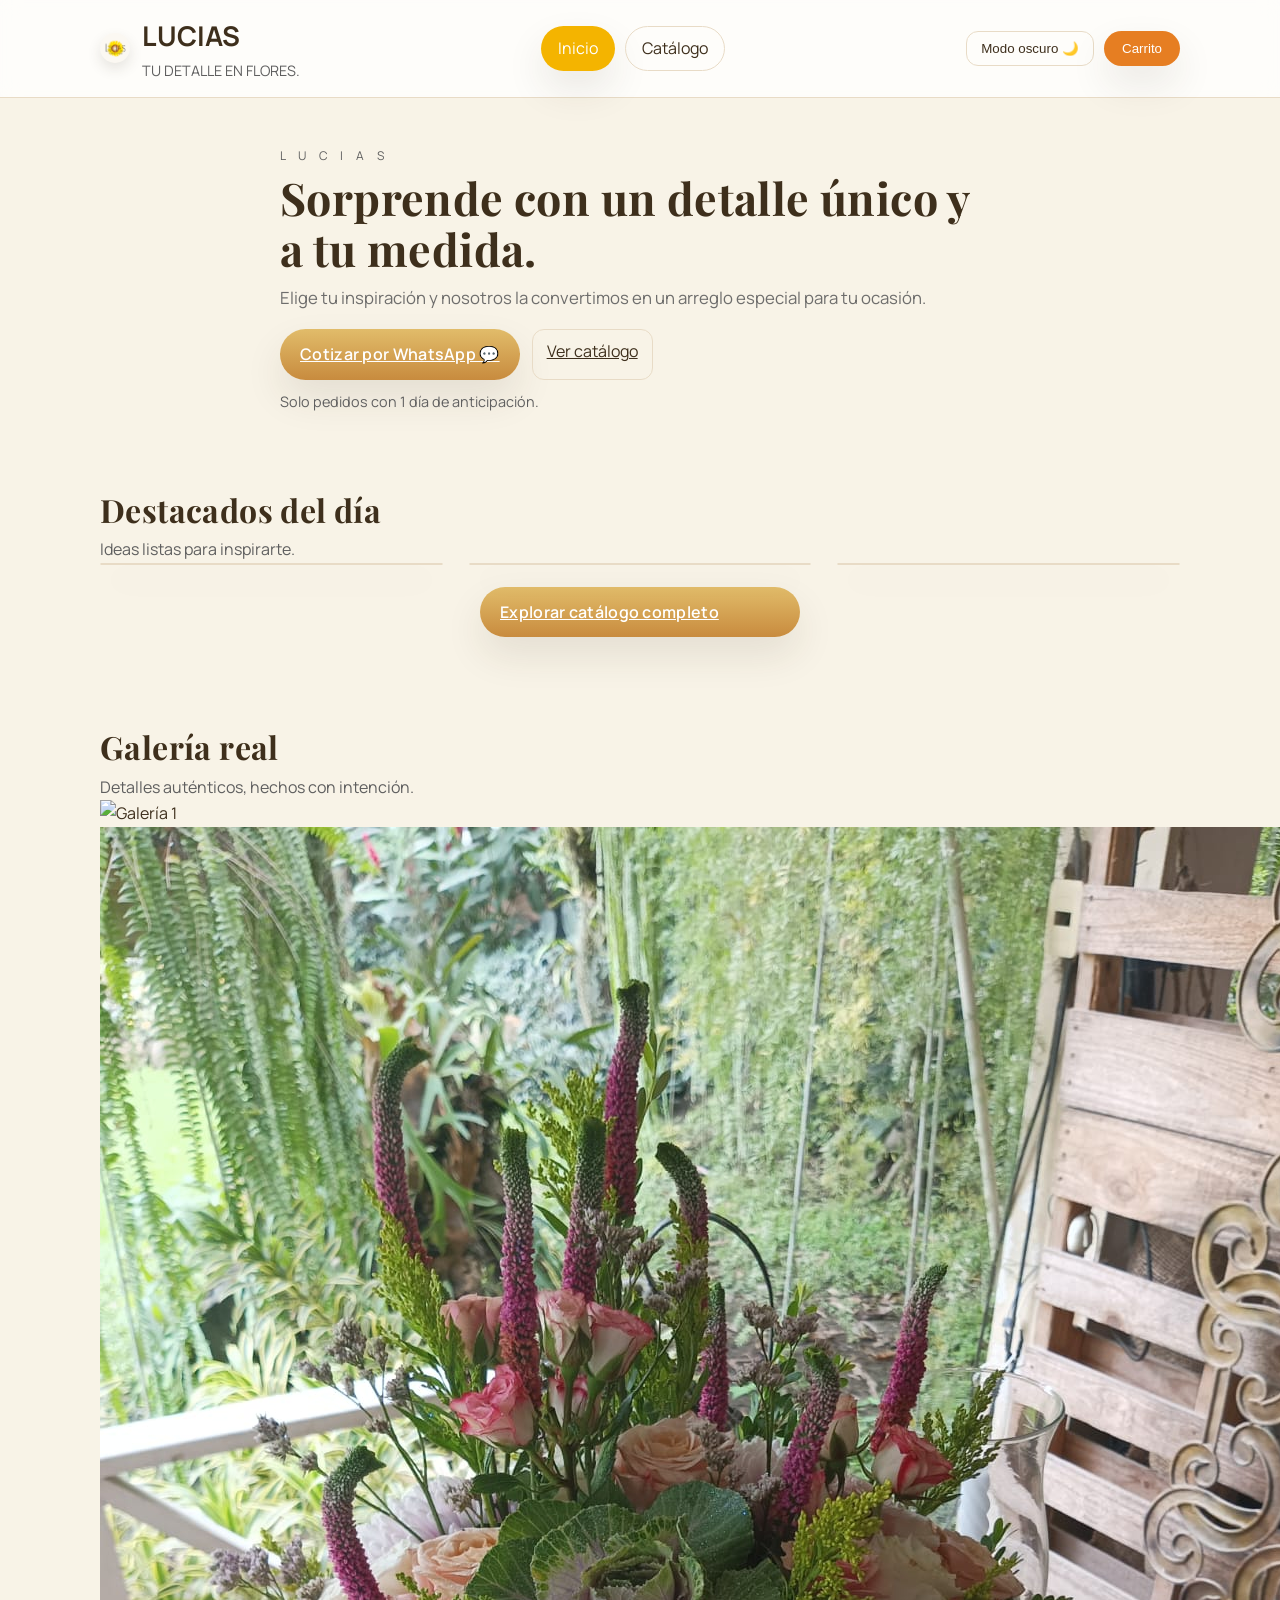
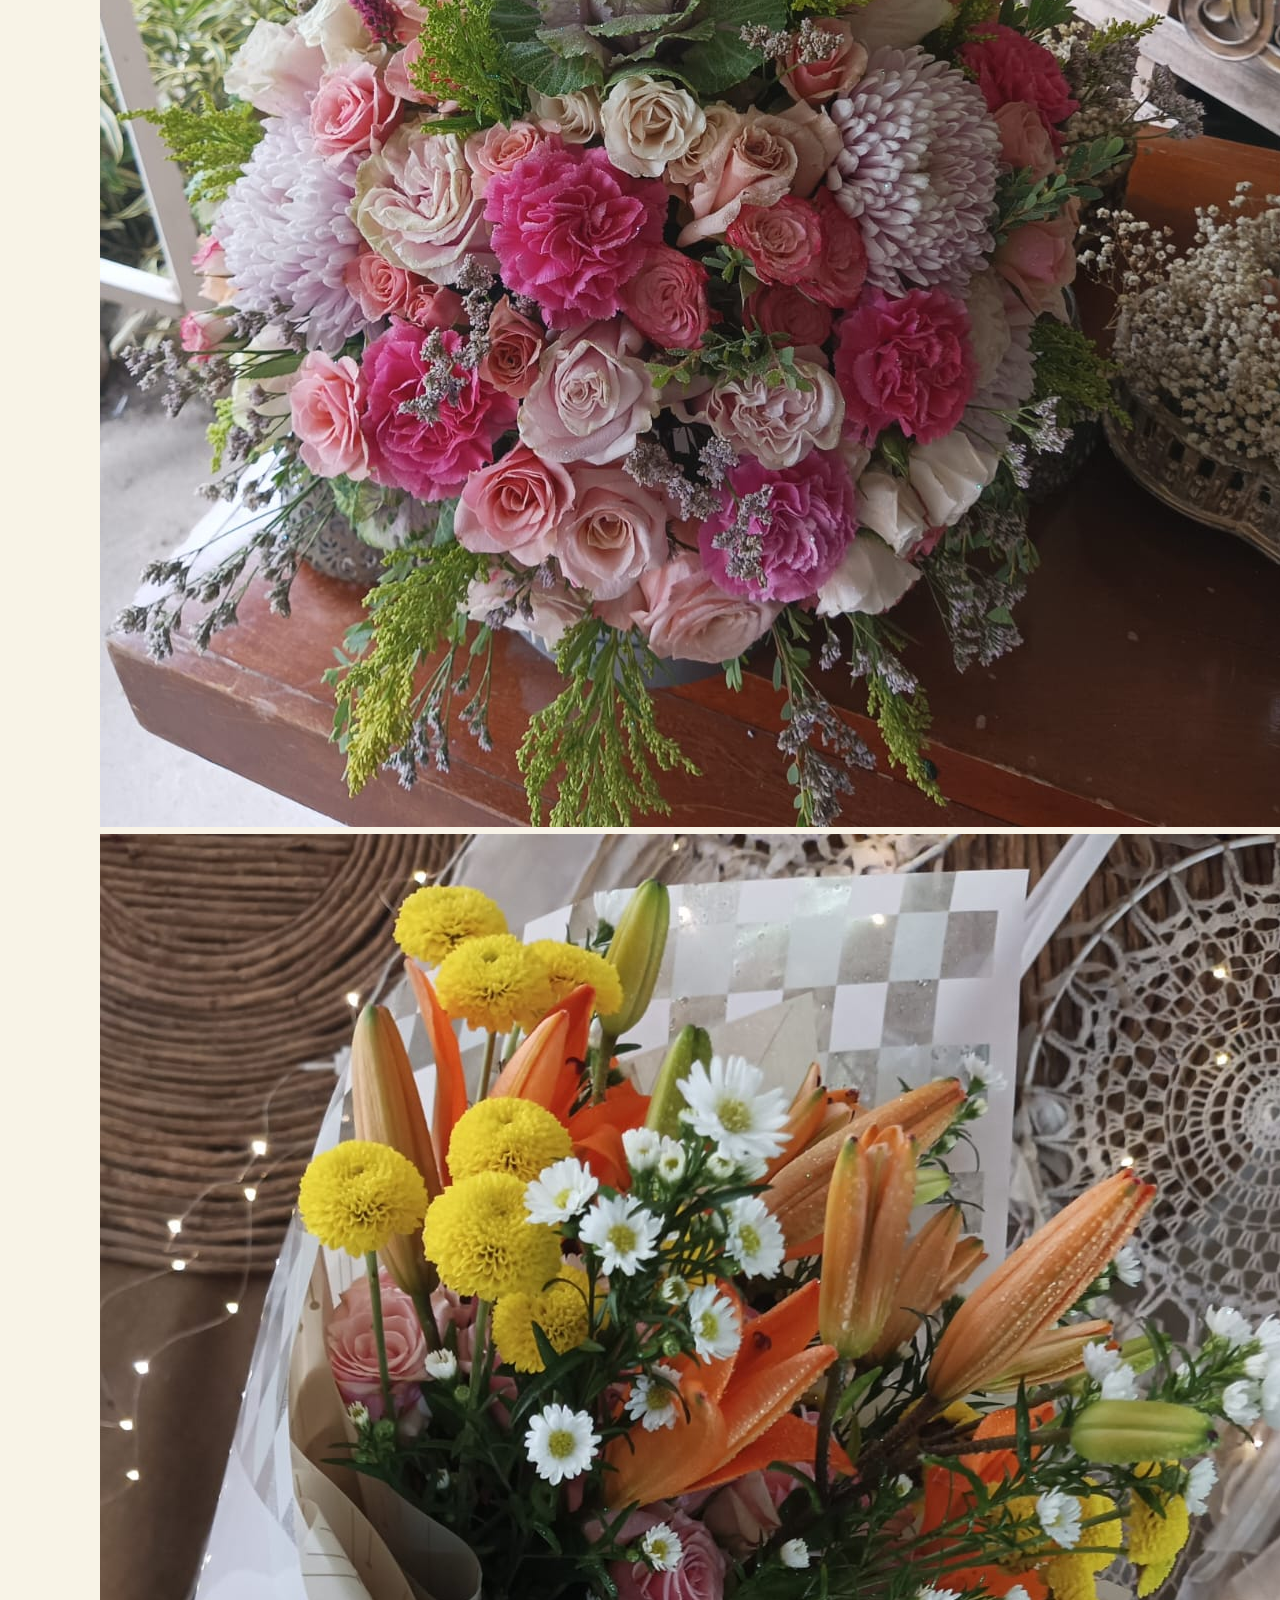
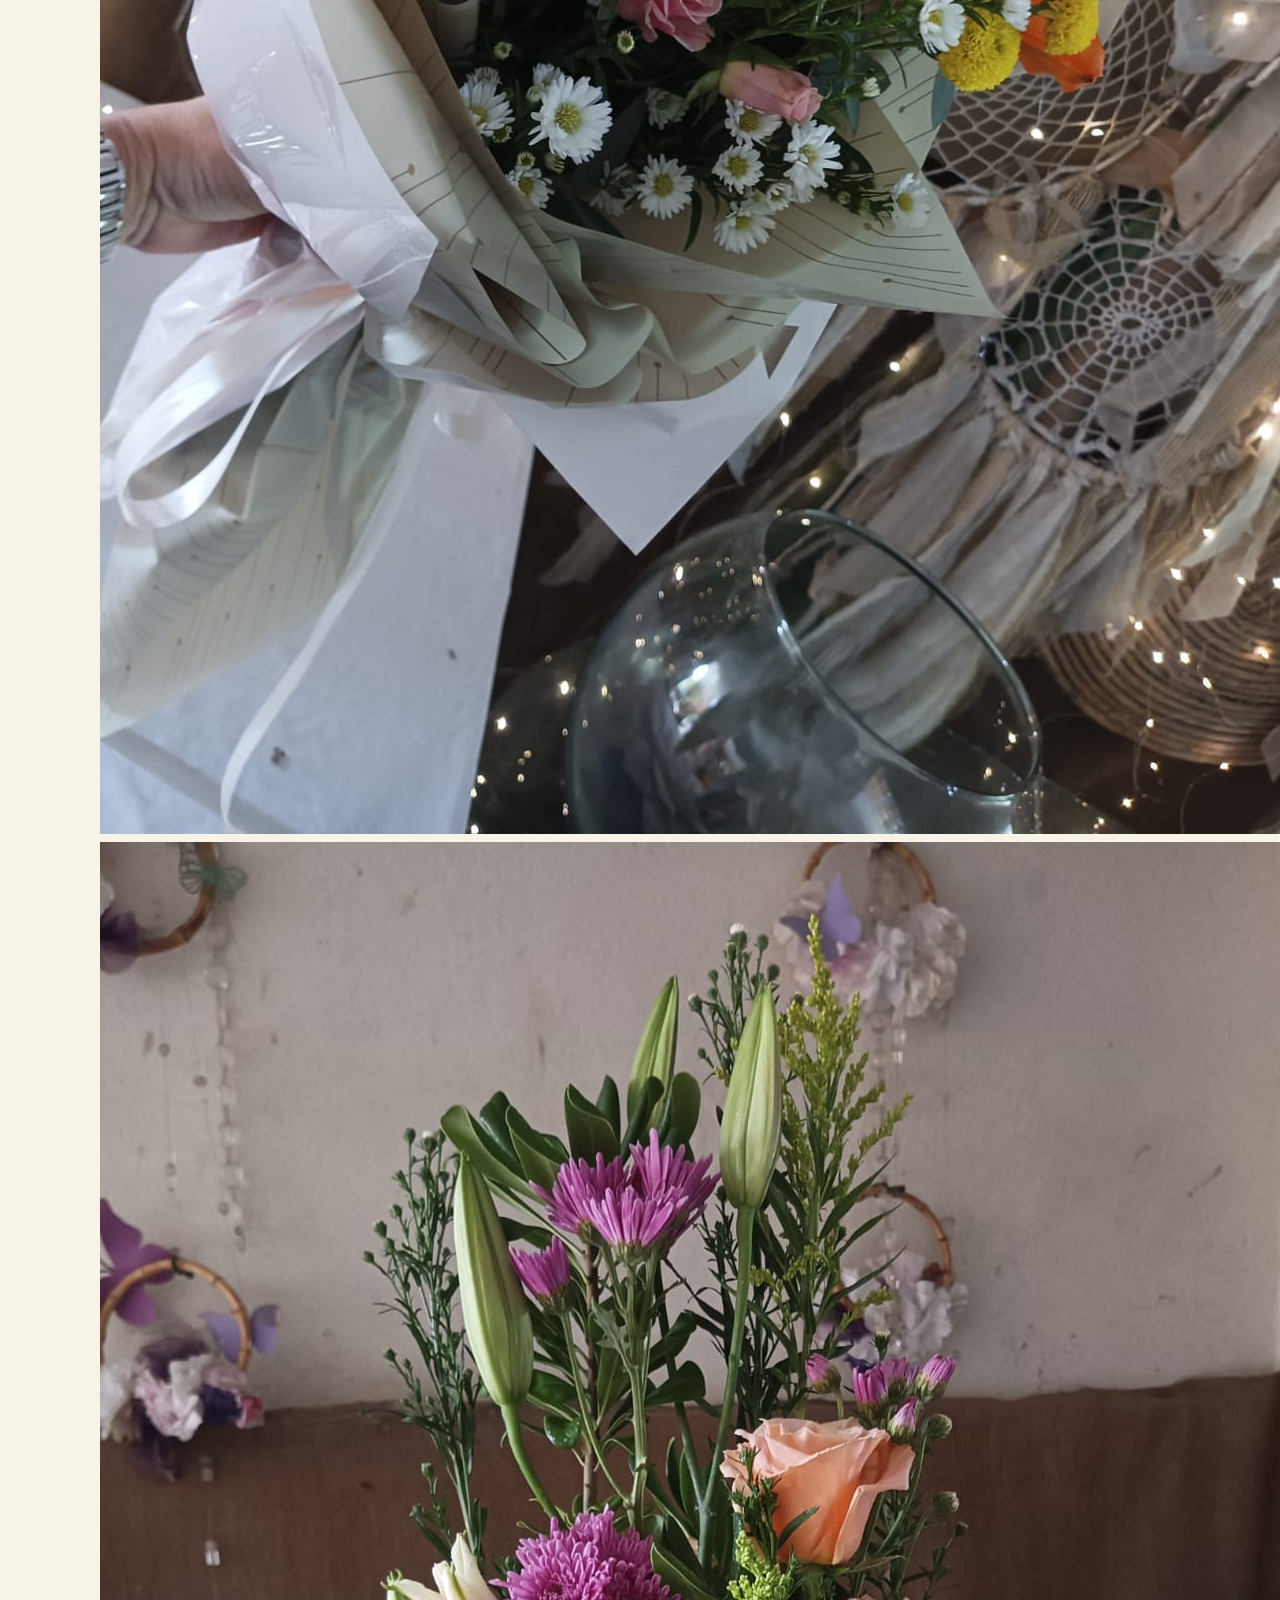
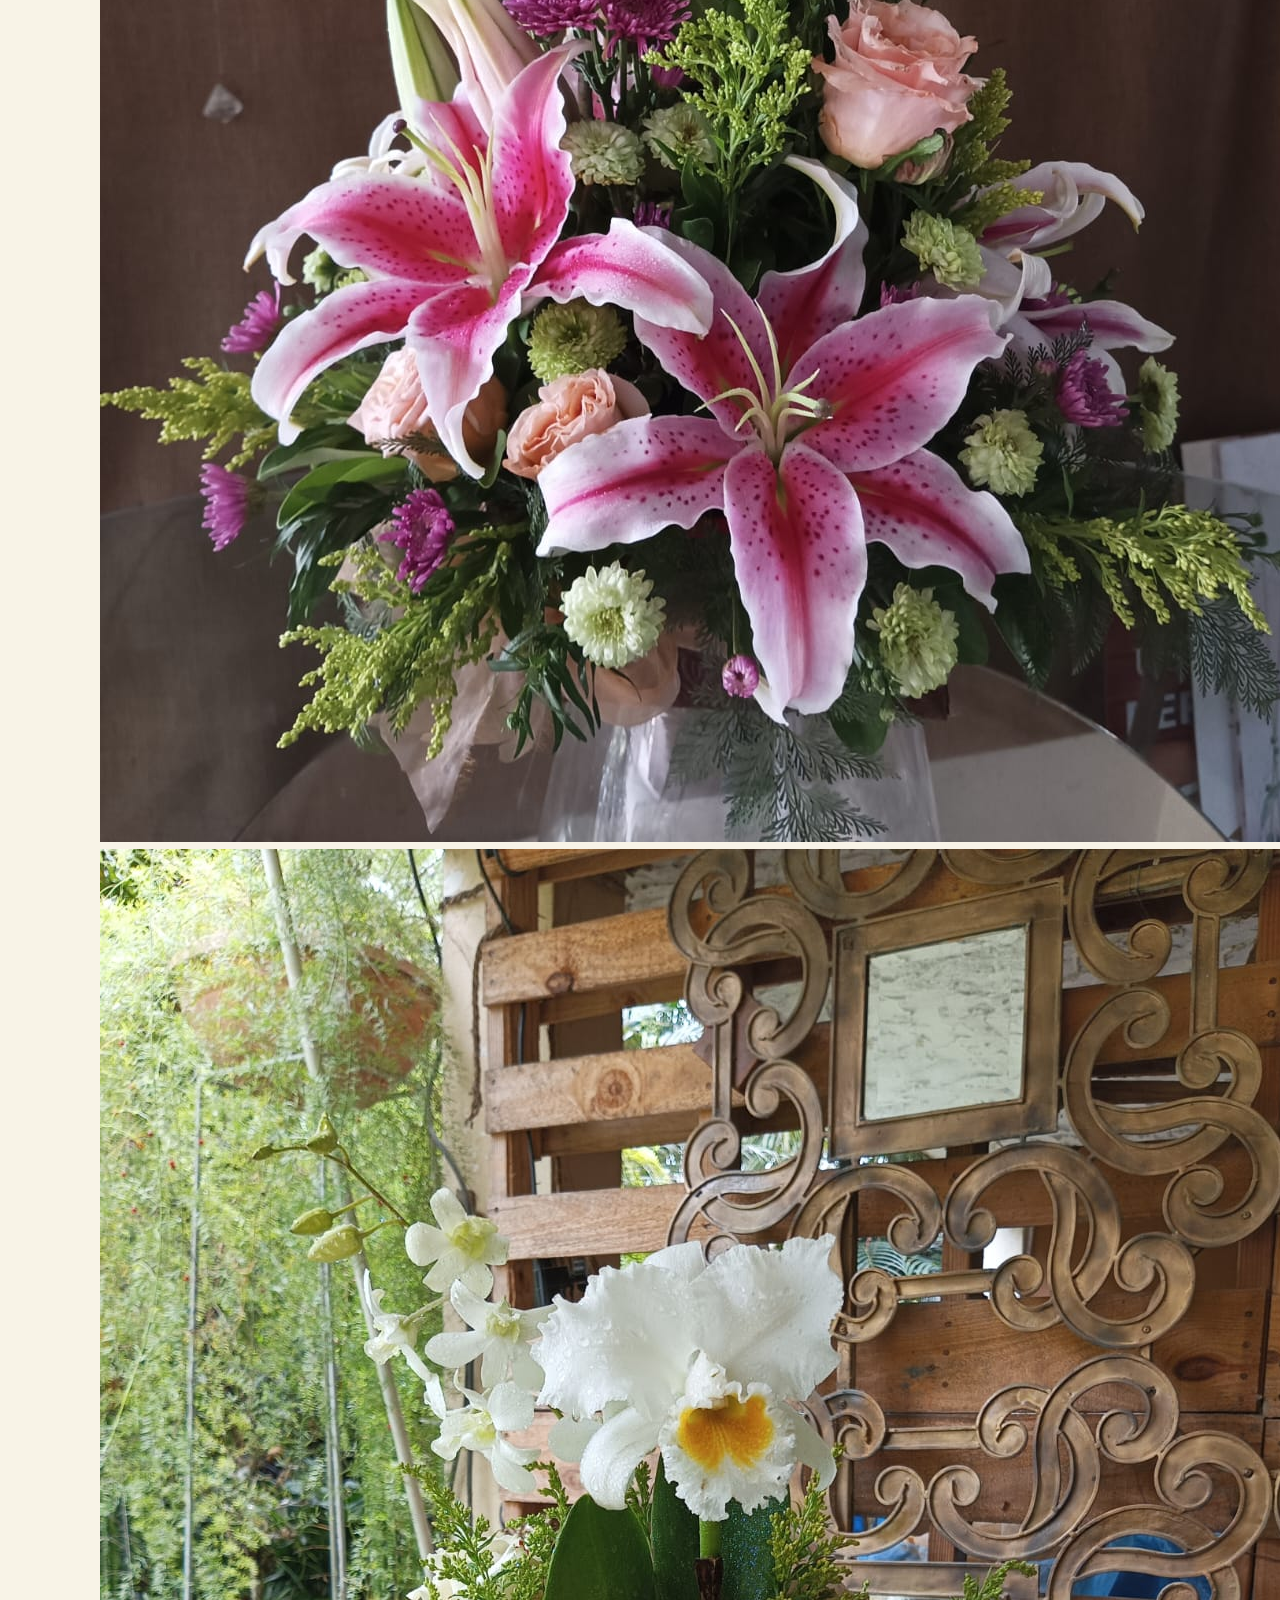
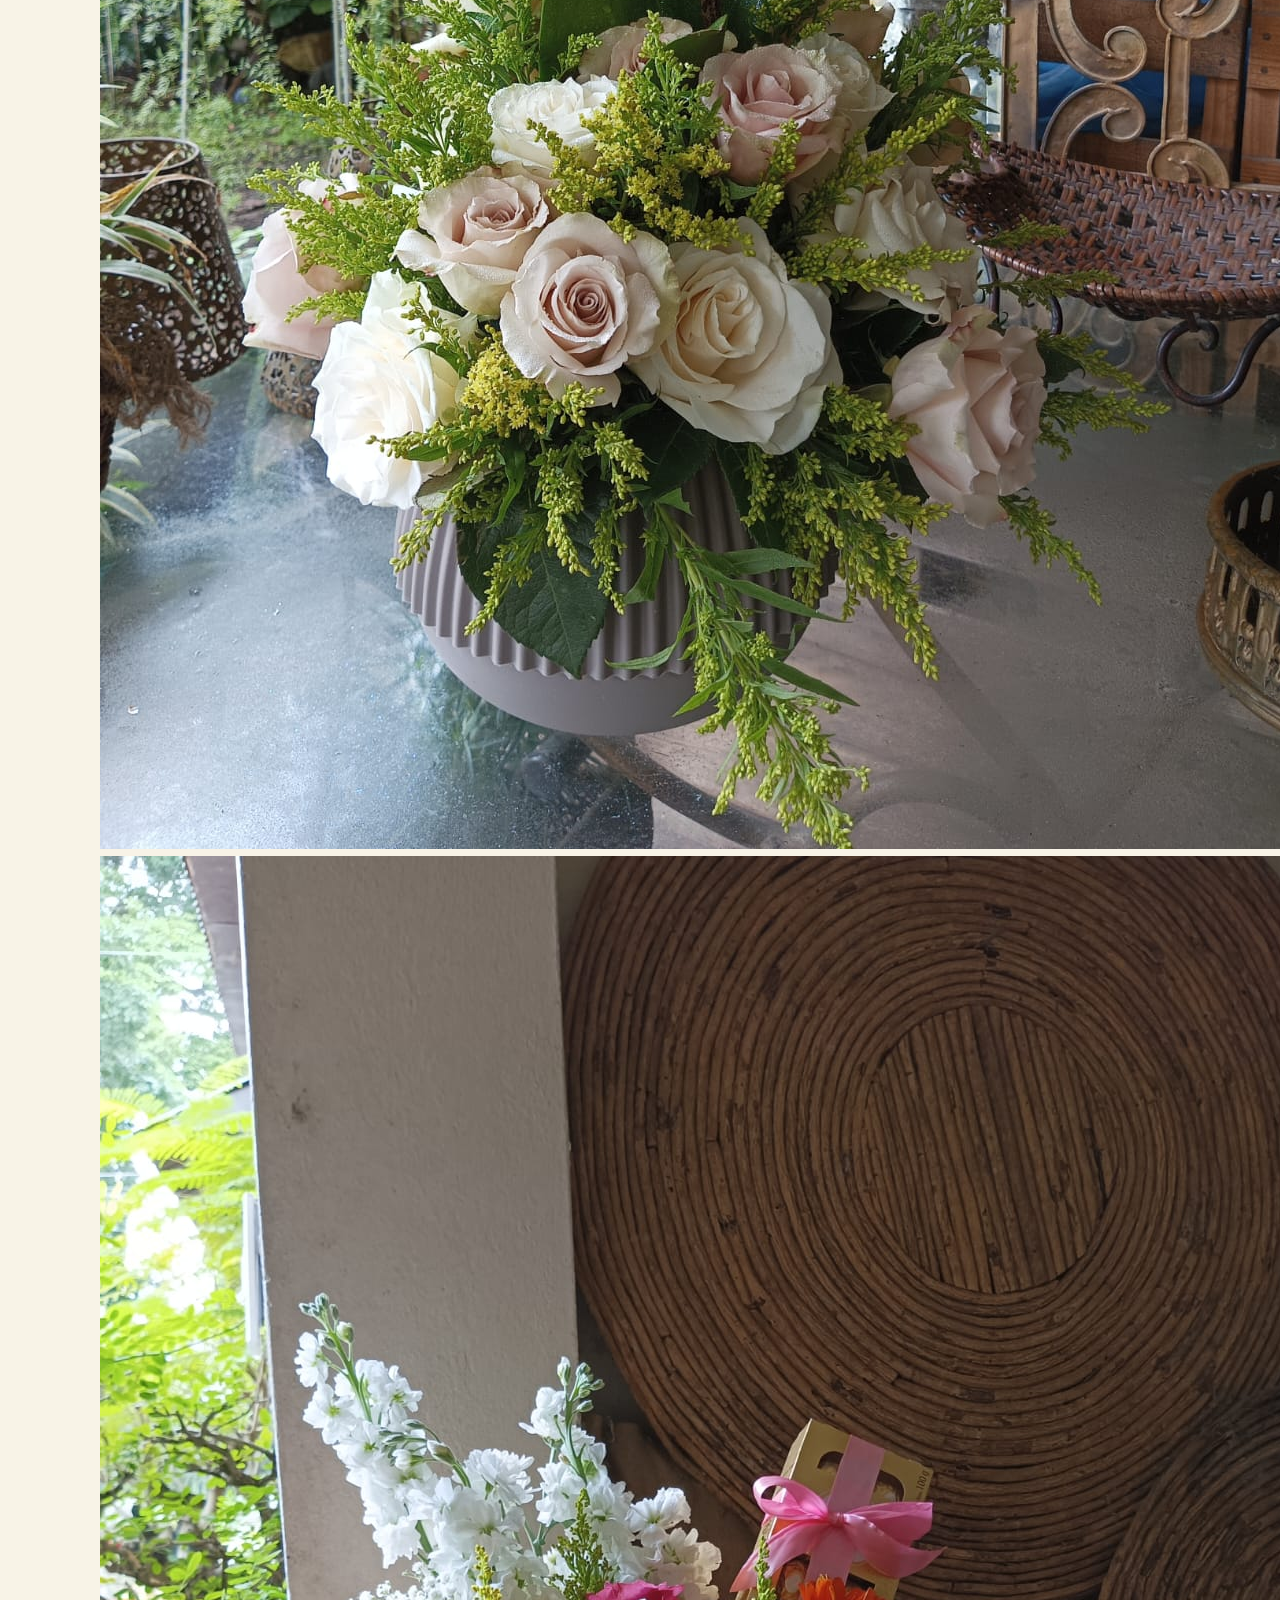
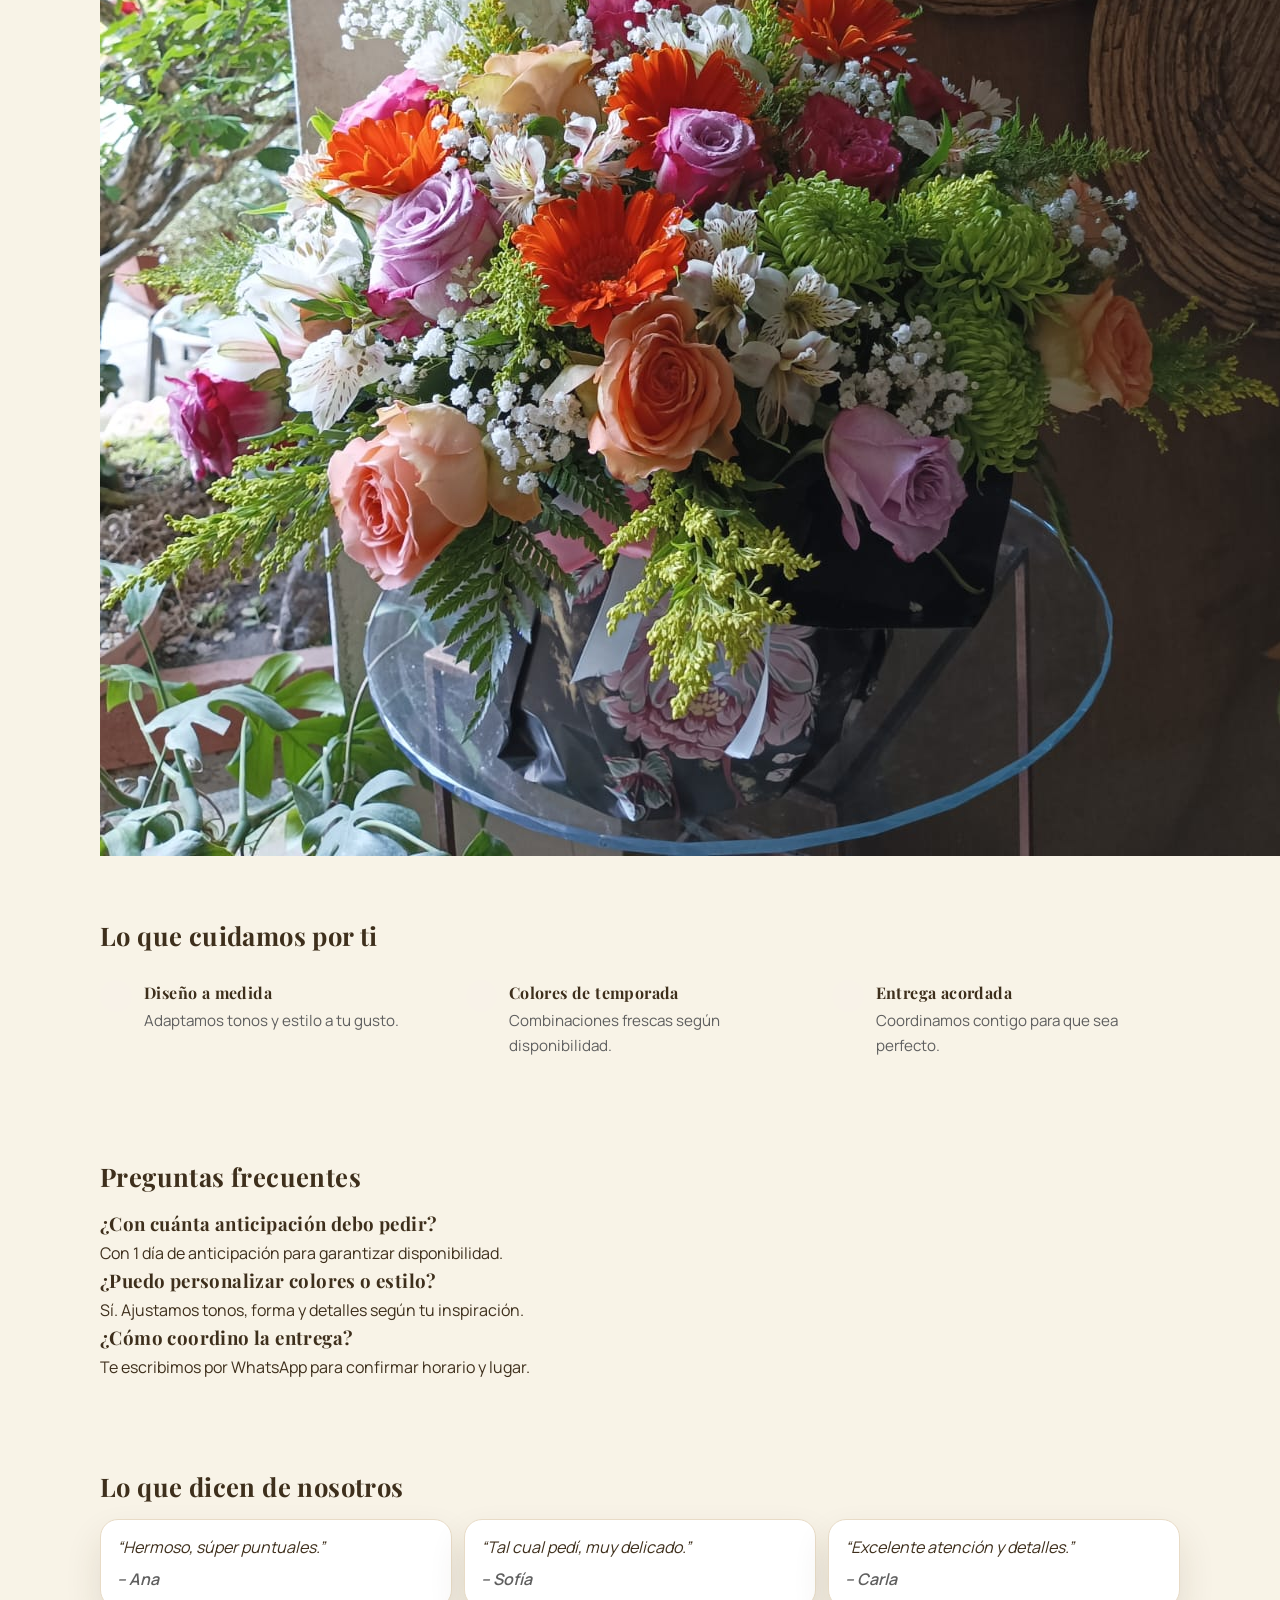
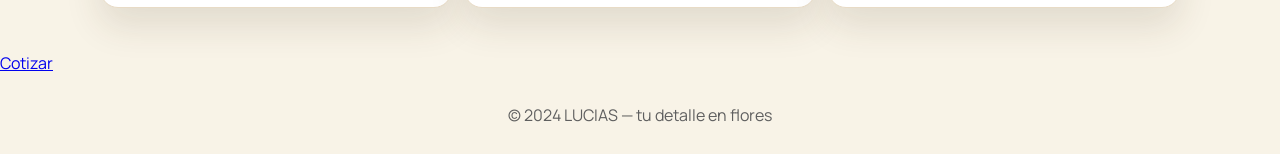
==== commit aa4e315c: "Update index.html" ====
--- a/index.html
+++ b/index.html
@@ -9,13 +9,13 @@
 </head>
 <body>
 
-  <header class="header sunflower-header">
+  <header class="header">
     <div class="container header-stack">
       <div class="brand">
         <img src="images/logo-girasol.png" class="brand-logo" alt="LUCIAS">
         <div>
           <div class="brand-name">LUCIAS</div>
-          <div class="brand-sub">tu detalle en flores</div>
+          <div class="brand-sub">TU DETALLE EN FLORES.</div>
         </div>
       </div>
 
@@ -23,6 +23,7 @@
         <a href="index.html" class="activo">Inicio</a>
         <a href="catalogo.html">Catálogo</a>
       </nav>
+
       <div class="header-actions">
         <button id="theme-toggle" class="btn-ghost">Modo oscuro 🌙</button>
         <button class="carrito-btn" onclick="toggleCarrito()">Carrito <span id="carrito-count" class="carrito-count">0</span></button>
@@ -59,29 +60,64 @@
       </div>
     </section>
 
+    <!-- Galería real tipo Pinterest -->
+    <section class="container section">
+      <div class="section-head alt">
+        <h2>Galería real</h2>
+        <p>Detalles auténticos, hechos con intención.</p>
+      </div>
+      <div class="gallery-grid">
+        <img src="images/arreglobonsai/arreglobonsai (1).jpeg" alt="Galería 1">
+        <img src="images/arregloflores/arregloflores (1).jpeg" alt="Galería 2">
+        <img src="images/arregloramillete/arregloramillete (1).jpeg" alt="Galería 3">
+        <img src="images/arreglovarios/arreglovarios (1).jpeg" alt="Galería 4">
+        <img src="images/arregloorquidea/arregloorquidea (1).jpeg" alt="Galería 5">
+        <img src="images/arreglochocovino/arreglochocovino (1).jpeg" alt="Galería 6">
+      </div>
+    </section>
+
     <section class="container section assurances">
       <h2 class="assurances-title">Lo que cuidamos por ti</h2>
       <div class="assurance-list">
         <div class="assurance-item">
-          <span class="assurance-icon">✿</span>
+          <span class="assurance-icon icon-hand"></span>
           <div>
             <h3>Diseño a medida</h3>
             <p>Adaptamos tonos y estilo a tu gusto.</p>
           </div>
         </div>
         <div class="assurance-item">
-          <span class="assurance-icon">✧</span>
+          <span class="assurance-icon icon-leaf"></span>
           <div>
             <h3>Colores de temporada</h3>
             <p>Combinaciones frescas según disponibilidad.</p>
           </div>
         </div>
         <div class="assurance-item">
-          <span class="assurance-icon">⏳</span>
+          <span class="assurance-icon icon-clock"></span>
           <div>
             <h3>Entrega acordada</h3>
             <p>Coordinamos contigo para que sea perfecto.</p>
           </div>
+        </div>
+      </div>
+    </section>
+
+    <!-- FAQ corto -->
+    <section class="container section faq">
+      <h2 class="assurances-title">Preguntas frecuentes</h2>
+      <div class="faq-list">
+        <div class="faq-item">
+          <h3>¿Con cuánta anticipación debo pedir?</h3>
+          <p>Con 1 día de anticipación para garantizar disponibilidad.</p>
+        </div>
+        <div class="faq-item">
+          <h3>¿Puedo personalizar colores o estilo?</h3>
+          <p>Sí. Ajustamos tonos, forma y detalles según tu inspiración.</p>
+        </div>
+        <div class="faq-item">
+          <h3>¿Cómo coordino la entrega?</h3>
+          <p>Te escribimos por WhatsApp para confirmar horario y lugar.</p>
         </div>
       </div>
     </section>
@@ -95,6 +131,9 @@
       </div>
     </section>
   </main>
+
+  <!-- Botón fijo WhatsApp móvil -->
+  <a class="wa-fab" href="https://wa.me/593963247370" target="_blank">Cotizar</a>
 
   <!-- Carrito -->
   <div id="carrito-overlay"></div>
@@ -137,7 +176,7 @@
             <span id="modal-precio" class="precio"></span>
           </div>
           <div class="modal-acciones">
-            <button id="modal-agregar" class="btn-primary">Me interesa 🌻</button>
+            <button id="modal-agregar" class="btn-primary">Agregar al carrito</button>
           </div>
         </div>
       </div>
@@ -152,6 +191,7 @@
     import { db } from "./js/firebase.js";
     import { collection, getDocs } from "https://www.gstatic.com/firebasejs/10.7.1/firebase-firestore.js";
 
+    const WHATSAPP = "593963247370";
     const modal = document.getElementById("producto-modal");
     const modalImagen = document.getElementById("modal-imagen");
     const modalCategoria = document.getElementById("modal-categoria");
@@ -219,15 +259,16 @@
     btnModalAgregar.addEventListener("click", () => {
       if (!productoActual) return;
       if (window.agregarAlCarrito) {
-        window.agregarAlCarrito(
-          productoActual.id,
-          productoActual.Nombre || "",
-          productoActual.Precio || 0,
-          productoActual.imagen || ""
-        );
+        window.agregarAlCarrito(productoActual.id, productoActual.Nombre || "", productoActual.Precio || 0, productoActual.imagen || "");
       }
       cerrarModal();
     });
+
+    function cotizarProducto(p){
+      const msg = `Hola, me interesa este arreglo: ${p.Nombre}. ¿Me podrías cotizar?`;
+      const url = `https://wa.me/${WHATSAPP}?text=` + encodeURIComponent(msg);
+      window.open(url, "_blank");
+    }
 
     const contenedor = document.getElementById("destacados");
 
@@ -242,24 +283,27 @@
           const p = normalizarProducto(doc.data(), doc.id);
           if (!p.imagen || p.Precio <= 0) return;
 
-          const img = p.imagen;
-
           const card = document.createElement("div");
           card.className = "producto";
           card.innerHTML = `
-            <img src="${img}" alt="${p.Nombre}" class="producto-img" loading="lazy"
-                 onerror="this.src='https://via.placeholder.com/280?text=Sin+Imagen'">
+            <img src="${p.imagen}" alt="${p.Nombre}" class="producto-img" loading="lazy">
             <div class="producto-info">
               <span class="categoria-tag">${p.categoria || "General"}</span>
               <h3>${p.Nombre}</h3>
-              <div class="precio-container"><span class="precio">$${(p.Precio || 0).toFixed(2)}</span></div>
-              <button class="btn-detalles">Ver detalles</button>
+              <div class="acciones">
+                <button class="btn-detalles">Ver detalles</button>
+                <button class="btn-carrito">Cotizar este arreglo</button>
+              </div>
             </div>
           `;
           card.querySelector(".btn-detalles").addEventListener("click", (e) => {
             e.stopPropagation();
             abrirModal(p);
           });
+          card.querySelector(".btn-carrito").addEventListener("click", (e) => {
+            e.stopPropagation();
+            cotizarProducto(p);
+          });
 
           contenedor.appendChild(card);
           count++;
@@ -278,6 +322,5 @@
 
   <script type="module" src="js/carrito.js"></script>
   <script src="js/ui.js"></script>
-
 </body>
 </html>
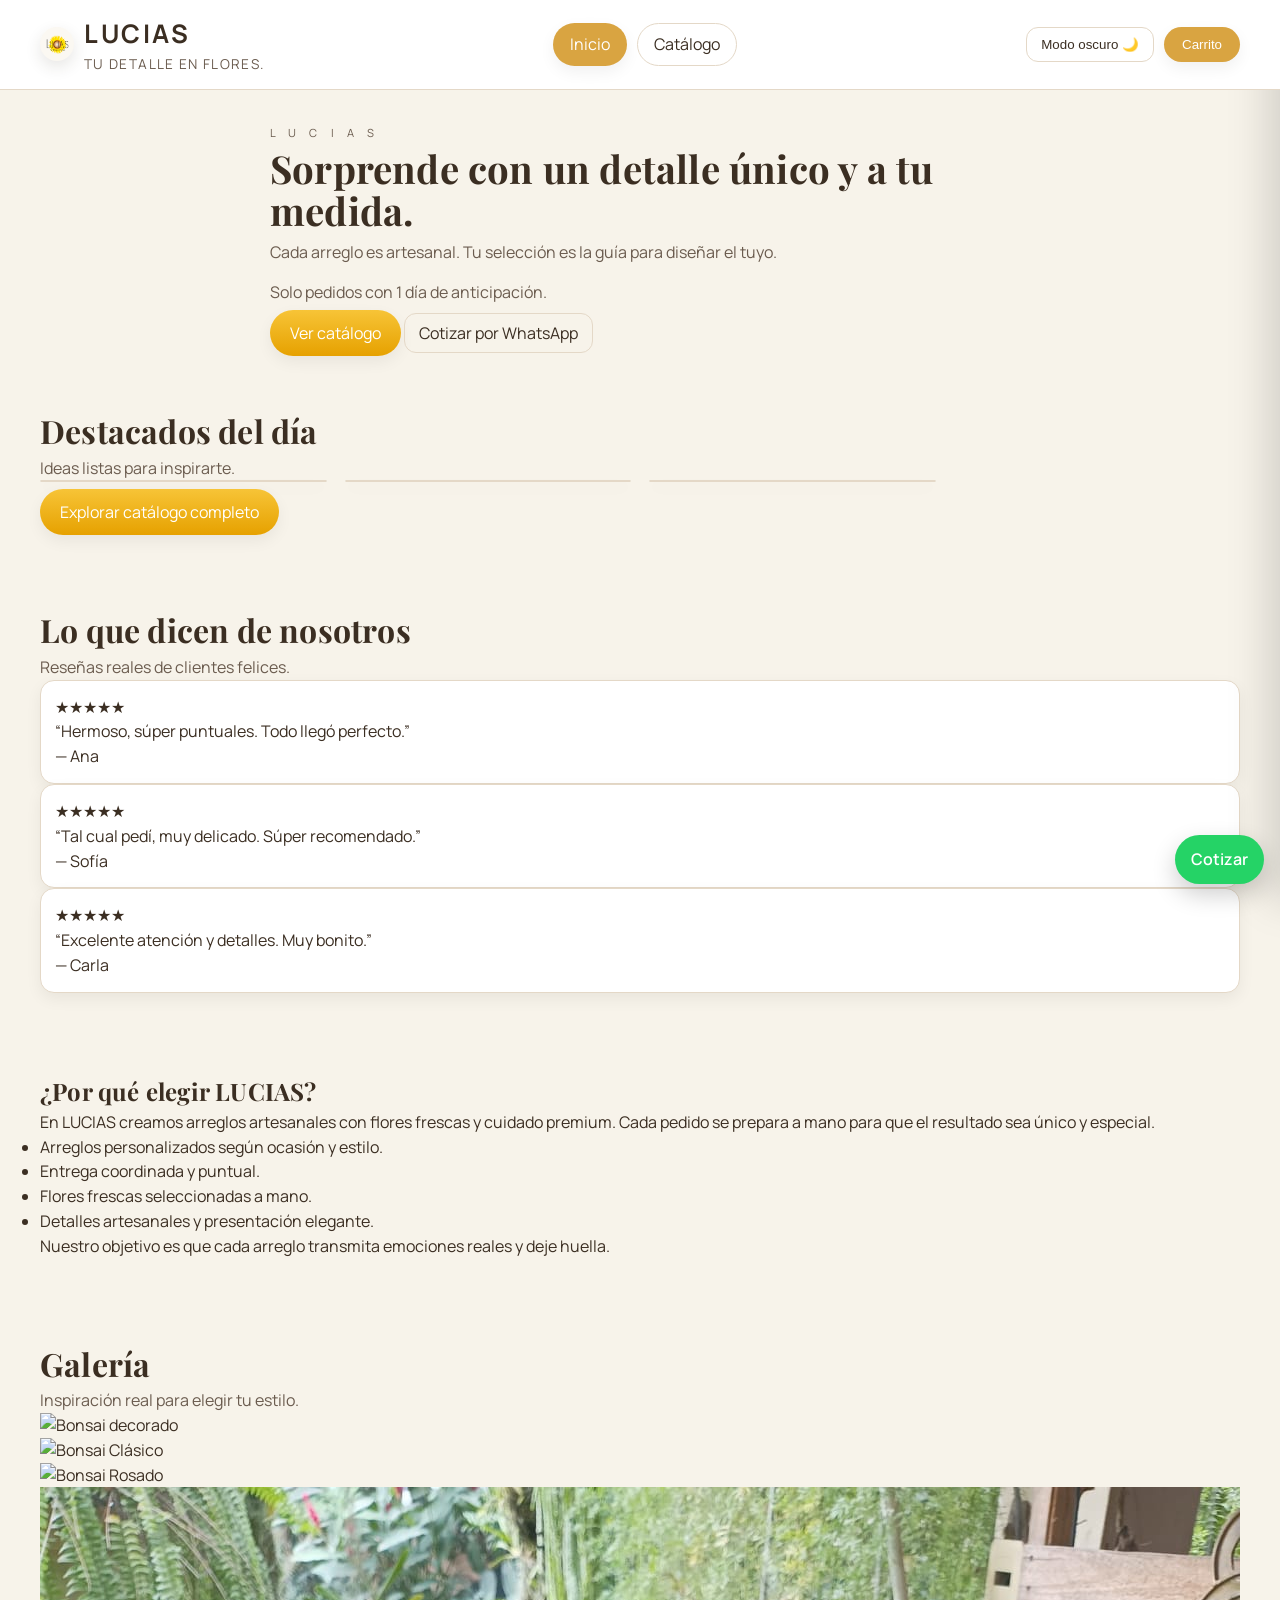
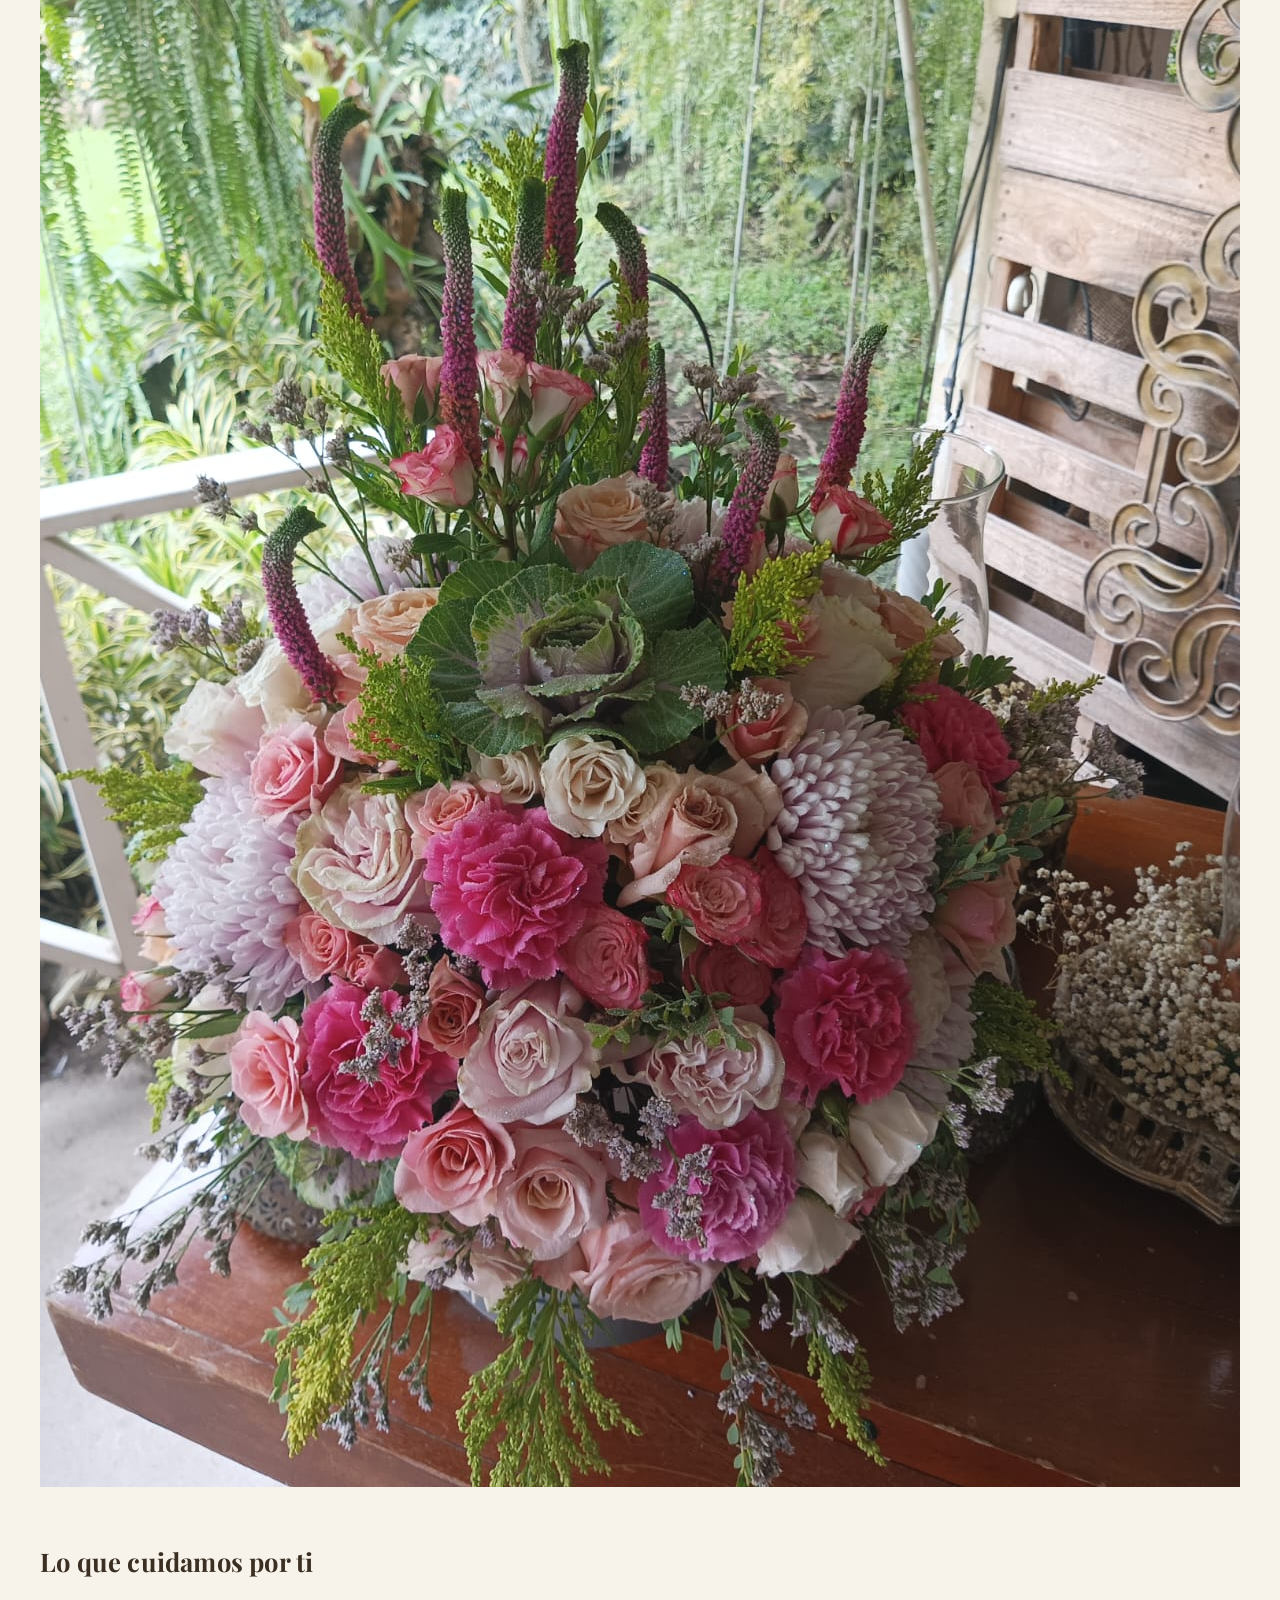
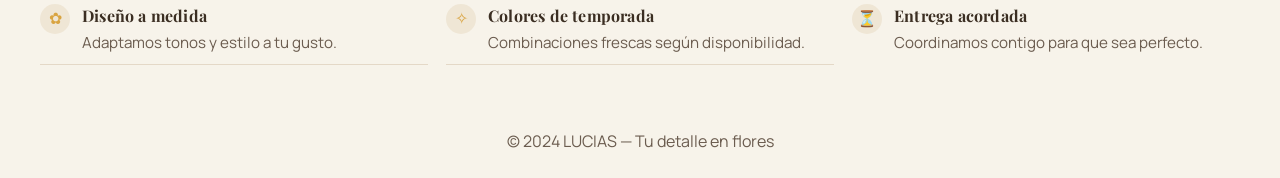
==== commit 84ad58ed: "Update index.html" ====
--- a/index.html
+++ b/index.html
@@ -5,11 +5,10 @@
   <meta name="viewport" content="width=device-width, initial-scale=1.0">
   <title>LUCIAS — Inicio</title>
   <link rel="stylesheet" href="css/estilos.css">
-  <link rel="icon" href="images/logo-girasol.png">
 </head>
 <body>
 
-  <header class="header">
+  <header class="header sunflower-header">
     <div class="container header-stack">
       <div class="brand">
         <img src="images/logo-girasol.png" class="brand-logo" alt="LUCIAS">
@@ -32,25 +31,27 @@
   </header>
 
   <main>
+    <!-- Hero -->
     <section class="hero-min">
       <div class="container">
         <p class="eyebrow">L U C I A S</p>
         <h1>Sorprende con un detalle único y a tu medida.</h1>
-        <p class="lead">Elige tu inspiración y nosotros la convertimos en un arreglo especial para tu ocasión.</p>
+        <p class="lead">Cada arreglo es artesanal. Tu selección es la guía para diseñar el tuyo.</p>
+        <p class="lead">Solo pedidos con 1 día de anticipación.</p>
         <div class="hero-cta">
-          <a class="btn-primary" href="https://wa.me/593963247370" target="_blank">Cotizar por WhatsApp 💬</a>
-          <a class="btn-ghost" href="catalogo.html">Ver catálogo</a>
-        </div>
-        <p class="urgencia">Solo pedidos con 1 día de anticipación.</p>
-      </div>
-    </section>
-
+          <a class="btn-primary" href="catalogo.html">Ver catálogo</a>
+          <a class="btn-ghost" href="https://wa.me/593963247370" target="_blank">Cotizar por WhatsApp</a>
+        </div>
+      </div>
+    </section>
+
+    <!-- Destacados -->
     <section class="container section">
       <div class="section-head alt">
         <h2>Destacados del día</h2>
         <p>Ideas listas para inspirarte.</p>
       </div>
-      <div id="destacados" class="grid">
+      <div id="destacados" class="grid catalogo-grid">
         <div class="producto skeleton-card"></div>
         <div class="producto skeleton-card"></div>
         <div class="producto skeleton-card"></div>
@@ -60,41 +61,95 @@
       </div>
     </section>
 
-    <!-- Galería real tipo Pinterest -->
-    <section class="container section">
+    <!-- Slider reseñas -->
+    <section class="container section reviews-section">
       <div class="section-head alt">
-        <h2>Galería real</h2>
-        <p>Detalles auténticos, hechos con intención.</p>
-      </div>
-      <div class="gallery-grid">
-        <img src="images/arreglobonsai/arreglobonsai (1).jpeg" alt="Galería 1">
-        <img src="images/arregloflores/arregloflores (1).jpeg" alt="Galería 2">
-        <img src="images/arregloramillete/arregloramillete (1).jpeg" alt="Galería 3">
-        <img src="images/arreglovarios/arreglovarios (1).jpeg" alt="Galería 4">
-        <img src="images/arregloorquidea/arregloorquidea (1).jpeg" alt="Galería 5">
-        <img src="images/arreglochocovino/arreglochocovino (1).jpeg" alt="Galería 6">
-      </div>
-    </section>
-
+        <h2>Lo que dicen de nosotros</h2>
+        <p>Reseñas reales de clientes felices.</p>
+      </div>
+
+      <div class="reviews-slider" id="reviews-slider">
+        <div class="review-card active">
+          <div class="review-stars">★★★★★</div>
+          <p>“Hermoso, súper puntuales. Todo llegó perfecto.”</p>
+          <span>— Ana</span>
+        </div>
+        <div class="review-card">
+          <div class="review-stars">★★★★★</div>
+          <p>“Tal cual pedí, muy delicado. Súper recomendado.”</p>
+          <span>— Sofía</span>
+        </div>
+        <div class="review-card">
+          <div class="review-stars">★★★★★</div>
+          <p>“Excelente atención y detalles. Muy bonito.”</p>
+          <span>— Carla</span>
+        </div>
+      </div>
+
+      <div class="review-dots" id="review-dots"></div>
+    </section>
+
+    <!-- Texto largo + razones -->
+    <section class="container section info-bloque">
+      <h2>¿Por qué elegir LUCIAS?</h2>
+      <p>
+        En LUCIAS creamos arreglos artesanales con flores frescas y cuidado premium.
+        Cada pedido se prepara a mano para que el resultado sea único y especial.
+      </p>
+      <ul class="razones">
+        <li>Arreglos personalizados según ocasión y estilo.</li>
+        <li>Entrega coordinada y puntual.</li>
+        <li>Flores frescas seleccionadas a mano.</li>
+        <li>Detalles artesanales y presentación elegante.</li>
+      </ul>
+      <p>
+        Nuestro objetivo es que cada arreglo transmita emociones reales y deje huella.
+      </p>
+    </section>
+
+    <!-- Collage -->
+    <section class="container section collage-section">
+      <div class="section-head alt">
+        <h2>Galería</h2>
+        <p>Inspiración real para elegir tu estilo.</p>
+      </div>
+
+      <div class="collage-grid" id="collage-grid">
+        <div class="collage-item" data-name="Bonsai decorado" data-desc="Arreglo artesanal con detalle clásico." data-img="images/arreglobonsai/arreglobonsai (1).jpeg">
+          <img src="images/arreglobonsai/arreglobonsai (1).jpeg" alt="Bonsai decorado">
+        </div>
+        <div class="collage-item" data-name="Bonsai Clásico" data-desc="Minimalista y elegante." data-img="images/arreglobonsai/arreglobonsai (2).jpeg">
+          <img src="images/arreglobonsai/arreglobonsai (2).jpeg" alt="Bonsai Clásico">
+        </div>
+        <div class="collage-item" data-name="Bonsai Rosado" data-desc="Toques florales intensos." data-img="images/arreglobonsai/arreglobonsai (3).jpeg">
+          <img src="images/arreglobonsai/arreglobonsai (3).jpeg" alt="Bonsai Rosado">
+        </div>
+        <div class="collage-item" data-name="Caja Amor Total" data-desc="Premium con rosas delicadas." data-img="images/arregloflores/arregloflores (1).jpeg">
+          <img src="images/arregloflores/arregloflores (1).jpeg" alt="Caja Amor Total">
+        </div>
+      </div>
+    </section>
+
+    <!-- Lo que cuidamos -->
     <section class="container section assurances">
       <h2 class="assurances-title">Lo que cuidamos por ti</h2>
       <div class="assurance-list">
         <div class="assurance-item">
-          <span class="assurance-icon icon-hand"></span>
+          <span class="assurance-icon">✿</span>
           <div>
             <h3>Diseño a medida</h3>
             <p>Adaptamos tonos y estilo a tu gusto.</p>
           </div>
         </div>
         <div class="assurance-item">
-          <span class="assurance-icon icon-leaf"></span>
+          <span class="assurance-icon">✧</span>
           <div>
             <h3>Colores de temporada</h3>
             <p>Combinaciones frescas según disponibilidad.</p>
           </div>
         </div>
         <div class="assurance-item">
-          <span class="assurance-icon icon-clock"></span>
+          <span class="assurance-icon">⏳</span>
           <div>
             <h3>Entrega acordada</h3>
             <p>Coordinamos contigo para que sea perfecto.</p>
@@ -102,38 +157,7 @@
         </div>
       </div>
     </section>
-
-    <!-- FAQ corto -->
-    <section class="container section faq">
-      <h2 class="assurances-title">Preguntas frecuentes</h2>
-      <div class="faq-list">
-        <div class="faq-item">
-          <h3>¿Con cuánta anticipación debo pedir?</h3>
-          <p>Con 1 día de anticipación para garantizar disponibilidad.</p>
-        </div>
-        <div class="faq-item">
-          <h3>¿Puedo personalizar colores o estilo?</h3>
-          <p>Sí. Ajustamos tonos, forma y detalles según tu inspiración.</p>
-        </div>
-        <div class="faq-item">
-          <h3>¿Cómo coordino la entrega?</h3>
-          <p>Te escribimos por WhatsApp para confirmar horario y lugar.</p>
-        </div>
-      </div>
-    </section>
-
-    <section class="container section testimonios">
-      <h2 class="assurances-title">Lo que dicen de nosotros</h2>
-      <div class="testimonios-list">
-        <div class="testimonio">“Hermoso, súper puntuales.” <span>– Ana</span></div>
-        <div class="testimonio">“Tal cual pedí, muy delicado.” <span>– Sofía</span></div>
-        <div class="testimonio">“Excelente atención y detalles.” <span>– Carla</span></div>
-      </div>
-    </section>
   </main>
-
-  <!-- Botón fijo WhatsApp móvil -->
-  <a class="wa-fab" href="https://wa.me/593963247370" target="_blank">Cotizar</a>
 
   <!-- Carrito -->
   <div id="carrito-overlay"></div>
@@ -176,7 +200,7 @@
             <span id="modal-precio" class="precio"></span>
           </div>
           <div class="modal-acciones">
-            <button id="modal-agregar" class="btn-primary">Agregar al carrito</button>
+            <button id="modal-agregar" class="btn-primary">Me interesa 🌻</button>
           </div>
         </div>
       </div>
@@ -184,22 +208,17 @@
   </div>
 
   <footer class="footer">
-    <p>© 2024 LUCIAS — tu detalle en flores</p>
+    <p>© 2024 LUCIAS — Tu detalle en flores</p>
   </footer>
+
+  <a class="wa-fab" href="https://wa.me/593963247370" target="_blank">Cotizar</a>
+
+  <script type="module" src="js/carrito.js"></script>
+  <script src="js/ui.js"></script>
 
   <script type="module">
     import { db } from "./js/firebase.js";
     import { collection, getDocs } from "https://www.gstatic.com/firebasejs/10.7.1/firebase-firestore.js";
-
-    const WHATSAPP = "593963247370";
-    const modal = document.getElementById("producto-modal");
-    const modalImagen = document.getElementById("modal-imagen");
-    const modalCategoria = document.getElementById("modal-categoria");
-    const modalTitulo = document.getElementById("modal-title");
-    const modalDescripcion = document.getElementById("modal-descripcion");
-    const modalPrecio = document.getElementById("modal-precio");
-    const btnModalAgregar = document.getElementById("modal-agregar");
-    let productoActual = null;
 
     function parsePrecio(val) {
       if (val === null || val === undefined) return 0;
@@ -232,44 +251,6 @@
       };
     }
 
-    function abrirModal(p) {
-      const img = p.imagen || "https://via.placeholder.com/280?text=Sin+Imagen";
-      modalImagen.src = img;
-      modalImagen.alt = p.Nombre || "Producto";
-      modalCategoria.textContent = p.categoria || "General";
-      modalTitulo.textContent = p.Nombre || "";
-      modalDescripcion.textContent = p.descripcion || "Sin descripcion.";
-      modalPrecio.textContent = "$" + (p.Precio || 0).toFixed(2);
-      productoActual = p;
-      modal.classList.add("activo");
-      modal.setAttribute("aria-hidden", "false");
-      document.body.style.overflow = "hidden";
-    }
-
-    function cerrarModal() {
-      modal.classList.remove("activo");
-      modal.setAttribute("aria-hidden", "true");
-      document.body.style.overflow = "";
-    }
-
-    document.getElementById("modal-cerrar").addEventListener("click", cerrarModal);
-    modal.addEventListener("click", (e) => { if (e.target === modal) cerrarModal(); });
-    document.addEventListener("keydown", (e) => { if (e.key === "Escape") cerrarModal(); });
-
-    btnModalAgregar.addEventListener("click", () => {
-      if (!productoActual) return;
-      if (window.agregarAlCarrito) {
-        window.agregarAlCarrito(productoActual.id, productoActual.Nombre || "", productoActual.Precio || 0, productoActual.imagen || "");
-      }
-      cerrarModal();
-    });
-
-    function cotizarProducto(p){
-      const msg = `Hola, me interesa este arreglo: ${p.Nombre}. ¿Me podrías cotizar?`;
-      const url = `https://wa.me/${WHATSAPP}?text=` + encodeURIComponent(msg);
-      window.open(url, "_blank");
-    }
-
     const contenedor = document.getElementById("destacados");
 
     async function cargarDestacados() {
@@ -281,30 +262,23 @@
         snapshot.forEach((doc) => {
           if (count >= 4) return;
           const p = normalizarProducto(doc.data(), doc.id);
-          if (!p.imagen || p.Precio <= 0) return;
+          const img = p.imagen || "https://via.placeholder.com/280?text=Sin+Imagen";
 
           const card = document.createElement("div");
           card.className = "producto";
           card.innerHTML = `
-            <img src="${p.imagen}" alt="${p.Nombre}" class="producto-img" loading="lazy">
+            <img src="${img}" alt="${p.Nombre}" class="producto-img" loading="lazy"
+                 onerror="this.src='https://via.placeholder.com/280?text=Sin+Imagen'">
             <div class="producto-info">
               <span class="categoria-tag">${p.categoria || "General"}</span>
               <h3>${p.Nombre}</h3>
-              <div class="acciones">
-                <button class="btn-detalles">Ver detalles</button>
-                <button class="btn-carrito">Cotizar este arreglo</button>
-              </div>
+              <button class="btn-detalles">Ver detalles</button>
             </div>
           `;
           card.querySelector(".btn-detalles").addEventListener("click", (e) => {
             e.stopPropagation();
             abrirModal(p);
           });
-          card.querySelector(".btn-carrito").addEventListener("click", (e) => {
-            e.stopPropagation();
-            cotizarProducto(p);
-          });
-
           contenedor.appendChild(card);
           count++;
         });
@@ -317,10 +291,66 @@
       }
     }
 
+    function abrirModal(p) {
+      document.getElementById("modal-imagen").src = p.imagen || "";
+      document.getElementById("modal-title").textContent = p.Nombre || "";
+      document.getElementById("modal-descripcion").textContent = p.descripcion || "Sin descripción.";
+      document.getElementById("modal-categoria").textContent = p.categoria || "General";
+      document.getElementById("modal-precio").textContent = "$" + (p.Precio || 0).toFixed(2);
+      document.getElementById("producto-modal").classList.add("activo");
+      document.body.style.overflow = "hidden";
+    }
+
+    document.getElementById("modal-cerrar").addEventListener("click", () => {
+      document.getElementById("producto-modal").classList.remove("activo");
+      document.body.style.overflow = "";
+    });
+
+    // Slider automático
+    const reviews = document.querySelectorAll(".review-card");
+    const dotsContainer = document.getElementById("review-dots");
+    let currentReview = 0;
+
+    if (reviews.length > 0 && dotsContainer) {
+      reviews.forEach((_, i) => {
+        const dot = document.createElement("span");
+        dot.addEventListener("click", () => showReview(i));
+        dotsContainer.appendChild(dot);
+      });
+
+      function showReview(i){
+        reviews[currentReview].classList.remove("active");
+        dotsContainer.children[currentReview].classList.remove("active");
+        currentReview = i;
+        reviews[currentReview].classList.add("active");
+        dotsContainer.children[currentReview].classList.add("active");
+      }
+
+      showReview(0);
+      setInterval(() => {
+        showReview((currentReview + 1) % reviews.length);
+      }, 5000);
+    }
+
+    // Collage -> Modal
+    document.querySelectorAll(".collage-item").forEach(item => {
+      item.addEventListener("click", () => {
+        const name = item.dataset.name || "Producto";
+        const desc = item.dataset.desc || "Sin descripción";
+        const img = item.dataset.img || "";
+
+        document.getElementById("modal-imagen").src = img;
+        document.getElementById("modal-title").textContent = name;
+        document.getElementById("modal-descripcion").textContent = desc;
+        document.getElementById("modal-categoria").textContent = "Galería";
+        document.getElementById("modal-precio").textContent = "";
+
+        document.getElementById("producto-modal").classList.add("activo");
+        document.body.style.overflow = "hidden";
+      });
+    });
+
     cargarDestacados();
   </script>
-
-  <script type="module" src="js/carrito.js"></script>
-  <script src="js/ui.js"></script>
 </body>
 </html>
--- a/css/estilos.css
+++ b/css/estilos.css
@@ -1,625 +1,343 @@
 @import url("https://fonts.googleapis.com/css2?family=Playfair+Display:wght@500;600;700&family=Manrope:wght@300;400;500;600;700&display=swap");
 
+/* =========================
+   Variables (Light / Dark)
+========================= */
 :root{
-  --bg: #FAF6F0;
-  --bg-2: #F3EDE3;
-  --surface: #FFFFFF;
-  --surface-2: #F8F2E8;
-  --border: #E9DFCF;
-  --text: #2E2216;
-  --text-2: #6C5C4C;
-  --accent: #D8AE58;
-  --accent-2: #C38A3F;
-  --shadow-soft: 0 18px 38px rgba(62, 47, 28, 0.10);
-  --shadow-hover: 0 28px 56px rgba(62, 47, 28, 0.16);
-  --radius: 18px;
-  --radius-lg: 30px;
+  /* Light (premium cálido) */
+  --bg: #F7F3EA;
+  --bg-2: #EFE6D5;
+  --card: #FFFFFF;
+  --border: #E4D8C7;
+
+  --text: #3B2E22;
+  --muted: #6B5C4F;
+
+  --accent: #D9A441;        /* dorado */
+  --accent-hover: #C7922F;  /* dorado más oscuro */
+  --accent-soft: rgba(217, 164, 65, 0.18);
+
+  --shadow: 0 10px 24px rgba(0,0,0,.08);
+  --shadow-soft: 0 6px 16px rgba(0,0,0,.06);
+
+  --radius: 16px;
+  --radius-lg: 26px;
   --radius-pill: 999px;
 }
 
-.modo-oscuro{
-  --bg: #151009;
-  --bg-2: #1D160D;
-  --surface: #231A10;
-  --surface-2: #2A1E12;
-  --border: #3B2A17;
-  --text: #F4E8D4;
-  --text-2: #CBBBA3;
-  --accent: #D8AE58;
-  --accent-2: #C38A3F;
-  --shadow-soft: 0 18px 38px rgba(0, 0, 0, 0.45);
-  --shadow-hover: 0 30px 60px rgba(0, 0, 0, 0.6);
-}
-
+body.modo-oscuro{
+  /* Dark (no negro puro, cálido) */
+  --bg: #1E1610;
+  --bg-2: #2A1F17;
+  --card: #241A13;
+  --border: rgba(255,255,255,.10);
+
+  --text: #F5EBDD;
+  --muted: #C9B8A3;
+
+  --accent: #D9A441;
+  --accent-hover: #C7922F;
+  --accent-soft: rgba(217, 164, 65, 0.16);
+
+  --shadow: 0 14px 32px rgba(0,0,0,.45);
+  --shadow-soft: 0 10px 24px rgba(0,0,0,.35);
+}
+
+/* =========================
+   Base
+========================= */
 *{margin:0;padding:0;box-sizing:border-box}
-
+html, body{background:var(--bg);color:var(--text)}
 body{
   font-family:"Manrope", sans-serif;
-  background:
-    radial-gradient(1000px 600px at 5% -10%, #FFF1C8 0%, transparent 60%),
-    radial-gradient(900px 500px at 95% -5%, #F7E1B8 0%, transparent 65%),
-    var(--bg);
-  color: var(--text);
-  line-height: 1.65;
-}
-
-h1,h2,h3{
-  font-family:"Playfair Display", serif;
-  letter-spacing:.2px;
-}
-
-.container{max-width:1100px;margin:0 auto;padding:0 20px}
-
-/* HEADER */
+  line-height:1.55;
+  -webkit-font-smoothing:antialiased;
+  text-rendering:optimizeLegibility;
+}
+h1,h2,h3{font-family:"Playfair Display", serif;letter-spacing:.2px}
+a{color:inherit;text-decoration:none}
+
+.container{max-width:1200px;margin:0 auto;padding:0 20px}
+.section{padding:40px 0}
+
+/* =========================
+   Header
+========================= */
 .header{
   position:sticky;top:0;z-index:100;
-  background:rgba(255,255,255,.78);
+  background:var(--card);
   border-bottom:1px solid var(--border);
-  backdrop-filter: blur(10px);
+  backdrop-filter: blur(6px);
 }
 .header-stack{display:flex;flex-direction:column;gap:12px;padding:14px 0}
-.brand{display:flex;align-items:center;gap:12px}
-.brand-name{font-size:1.7rem;font-weight:700}
-.brand-sub{font-size:.9rem;color:var(--text-2)}
+
+.brand{display:flex;gap:10px;align-items:center}
+.brand-name{
+  font-size:1.6rem;font-weight:700;letter-spacing:.1em;
+  text-transform:uppercase
+}
+.brand-sub{font-size:.85rem;color:var(--muted);letter-spacing:.1em;text-transform:uppercase}
 
 .brand-logo{
-  width:30px;height:30px;object-fit:contain;
+  width:34px;height:34px;object-fit:contain;
   background:#FBF8F2;border-radius:50%;
-  padding:4px;
-  box-shadow:0 6px 14px rgba(59,46,30,0.12);
+  padding:5px;box-shadow:0 6px 16px rgba(59,46,30,0.12);
 }
 
 .nav.pills{display:flex;gap:10px;flex-wrap:wrap}
 .nav.pills a{
   padding:8px 16px;border-radius:var(--radius-pill);
-  text-decoration:none;color:var(--text);
   border:1px solid var(--border);
-  transition: all .2s ease;
-}
-.nav.pills a.activo,.nav.pills a:hover{
+  transition:all .2s ease;
+}
+.nav.pills a.activo,
+.nav.pills a:hover{
   background:var(--accent);
   color:#fff;border-color:transparent;
-  box-shadow: var(--shadow-soft);
+  box-shadow:var(--shadow-soft);
 }
 
 .header-actions{display:flex;gap:10px;flex-wrap:wrap}
 .btn-ghost{
   background:transparent;border:1px solid var(--border);
   padding:8px 14px;border-radius:12px;cursor:pointer;color:var(--text);
-  transition: all .2s ease;
+  transition:all .2s ease;
 }
 .btn-ghost:hover{border-color:var(--accent)}
-
 .btn-primary{
-  background: linear-gradient(180deg, #E1BC6A 0%, #C88B3E 100%);
+  background:linear-gradient(180deg,#F7C437 0%,#E6A100 100%);
   color:#fff;border:none;padding:12px 20px;border-radius:var(--radius-pill);
   cursor:pointer;box-shadow:var(--shadow-soft);
-  transition: transform .2s ease, box-shadow .2s ease, filter .2s ease;
-}
-.btn-primary:hover{transform:translateY(-1px); box-shadow:var(--shadow-hover); filter:brightness(.98)}
-
+  transition:transform .2s ease, box-shadow .2s ease, filter .2s ease;
+}
+.btn-primary:hover{transform:translateY(-1px);box-shadow:var(--shadow);filter:brightness(.98)}
 .btn-danger{background:#C8482D;color:#fff;border:none;padding:12px 18px;border-radius:var(--radius-pill);cursor:pointer}
 
 .carrito-btn{
-  background:var(--accent-2);color:#fff;border:none;padding:10px 18px;border-radius:var(--radius-pill);
-  box-shadow: var(--shadow-soft);
-  transition: transform .2s ease, box-shadow .2s ease;
-}
-.carrito-btn:hover{transform:translateY(-1px); box-shadow:var(--shadow-hover)}
+  background:var(--accent);color:#fff;border:none;padding:10px 18px;border-radius:var(--radius-pill);
+  box-shadow:var(--shadow-soft);
+  transition:transform .2s ease, box-shadow .2s ease;
+}
+.carrito-btn:hover{transform:translateY(-1px);box-shadow:var(--shadow)}
 .carrito-count{
-  margin-left:6px;background:#fff;color:var(--accent-2);
+  margin-left:6px;background:#fff;color:var(--accent);
   padding:2px 8px;border-radius:var(--radius-pill);font-size:.75rem
 }
 
-/* HERO */
-.hero-min{
-  padding: 36px 0 18px;
-}
-.hero-min .container{max-width:760px}
+/* =========================
+   Hero minimal
+========================= */
+.hero-min{padding:34px 0 20px}
+.hero-min .container{max-width:780px}
 .hero-min .eyebrow{
-  font-size:.75rem;
-  letter-spacing:.45em;
-  color: var(--text-2);
-  text-transform: uppercase;
-  margin-bottom: 8px;
-}
-.hero-min h1{
-  font-size:2.6rem;
-  line-height:1.1;
-  margin-bottom: 10px;
-}
-.hero-min .lead{
-  color: var(--text-2);
-  margin-bottom: 18px;
-  font-size:1rem;
-}
-.hero-cta{display:flex;gap:12px;flex-wrap:wrap}
-.urgencia{margin-top:10px;color:var(--text-2);font-size:.9rem}
-
-/* SECCIONES */
-.section{padding:42px 0}
+  font-size:.7rem;letter-spacing:.5em;color:var(--muted);
+  text-transform:uppercase;margin-bottom:6px
+}
+.hero-min h1{font-size:2.4rem;line-height:1.1;margin-bottom:8px}
+.hero-min .lead{color:var(--muted);margin-bottom:16px}
+
+/* =========================
+   Destacados
+========================= */
 .section-head.alt h1,.section-head.alt h2{font-size:2rem}
-.section-head.alt p{color:var(--text-2);max-width:640px}
-
-/* TRUST */
-.trust-list{display:flex;gap:12px;flex-wrap:wrap}
-.trust-item{
-  background:var(--surface);
+.section-head.alt p{color:var(--muted);max-width:640px}
+
+/* =========================
+   Filtros catálogo
+========================= */
+.filters-card{
+  display:grid;grid-template-columns:1fr;gap:12px;
+  background:var(--card);border:1px solid var(--border);
+  border-radius:var(--radius);padding:16px;margin-bottom:16px;
+  box-shadow:var(--shadow-soft);
+}
+.input-busqueda,.select-orden{
+  padding:12px;border:1px solid var(--border);
+  border-radius:12px;background:var(--card);
+  outline:none;transition:border .2s ease, box-shadow .2s ease;
+}
+.input-busqueda:focus,.select-orden:focus{
+  border-color:var(--accent);
+  box-shadow:0 0 0 3px var(--accent-soft);
+}
+.filtro-precio{display:flex;align-items:center;gap:10px}
+.resultados-bar{display:flex;justify-content:space-between;align-items:center;margin-bottom:12px}
+
+.filtros{display:flex;gap:8px;flex-wrap:wrap;margin-bottom:16px}
+.filtro-btn{
   border:1px solid var(--border);
-  padding:8px 12px;
-  border-radius:var(--radius-pill);
-  font-size:.9rem;
-  box-shadow:var(--shadow-soft);
-}
-
-/* GRID */
-.grid{display:grid;grid-template-columns:repeat(auto-fill,minmax(260px,1fr));gap:22px}
+  background:var(--card);
+  padding:8px 14px;border-radius:var(--radius-pill);
+  cursor:pointer;transition:all .2s ease;
+}
+.filtro-btn.activo,.filtro-btn:hover{
+  background:var(--accent);color:#fff;border-color:transparent;
+  box-shadow:var(--shadow-soft);
+}
+
+/* =========================
+   Grid + Masonry (Pinterest)
+========================= */
+.grid{display:grid;grid-template-columns:repeat(auto-fill,minmax(260px,1fr));gap:18px}
+.catalogo-grid{
+  column-count:1;
+  column-gap:18px;
+}
+.catalogo-grid .producto{
+  display:inline-block;
+  width:100%;
+  margin:0 0 18px;
+}
+
+/* =========================
+   Producto Card
+========================= */
 .producto{
-  background:var(--surface);
+  background:var(--card);
   border:1px solid var(--border);
-  border-radius:var(--radius);
+  border-radius:18px;
+  box-shadow:var(--shadow-soft);
   overflow:hidden;
-  box-shadow:var(--shadow-soft);
-  transition:transform .25s ease, box-shadow .25s ease, border-color .25s ease;
-}
-.producto:hover{transform:translateY(-6px); box-shadow:var(--shadow-hover); border-color:#E4D3B8}
-
+  transition:transform .18s ease, box-shadow .18s ease, border-color .18s ease;
+}
+.producto:hover{
+  transform:translateY(-3px);
+  box-shadow:var(--shadow);
+  border-color:rgba(217,164,65,.35);
+}
 .producto-img{
-  width:100%;height:230px;object-fit:cover;
-  transform:scale(1);
-  transition:transform .35s ease;
-}
-.producto:hover .producto-img{transform:scale(1.05)}
-
+  width:100%;height:230px;object-fit:cover;display:block;
+  transition:transform .25s ease;
+}
+.producto:hover .producto-img{transform:scale(1.03)}
 .producto-info{padding:16px;display:flex;flex-direction:column;gap:8px}
-.categoria-tag{font-size:.7rem;letter-spacing:.14em;text-transform:uppercase;color:var(--text-2)}
-.precio{color:var(--accent-2);font-weight:700;font-size:1.05rem}
-.btn-detalles,.btn-carrito{
-  background: linear-gradient(180deg, #E1BC6A 0%, #C88B3E 100%);
+.categoria-tag{
+  display:inline-block;font-size:11px;letter-spacing:2px;text-transform:uppercase;color:var(--muted)
+}
+.precio{color:var(--accent);font-weight:700;font-size:1.05rem}
+
+.btn-carrito,.btn-detalles{
+  background:linear-gradient(180deg,#F7C437 0%,#E6A100 100%);
   color:#fff;border:none;border-radius:var(--radius-pill);
   padding:10px;cursor:pointer;
-  transition: transform .2s ease, box-shadow .2s ease, filter .2s ease;
-  box-shadow: var(--shadow-soft);
-}
-.btn-detalles:hover,.btn-carrito:hover{
+  transition:transform .2s ease, box-shadow .2s ease, filter .2s ease;
+  box-shadow:var(--shadow-soft);
+}
+.btn-carrito:hover,.btn-detalles:hover{
   transform:translateY(-1px);
-  box-shadow:var(--shadow-hover);
+  box-shadow:var(--shadow);
   filter:brightness(.98);
 }
 
-/* ASSURANCES */
-.assurances{padding-top: 8px;}
-.assurances-title{font-size:1.6rem;margin-bottom: 12px;}
-.assurance-list{display:grid;gap:14px;}
-.assurance-item{
-  display:flex;gap:12px;padding:12px 0;border-bottom:1px solid var(--border);
-  transition: transform .25s ease, box-shadow .25s ease;
-}
-.assurance-item:hover{transform: translateY(-4px);box-shadow: 0 10px 20px rgba(59,46,30,.08);}
-.assurance-item:last-child{border-bottom:0;}
-.assurance-icon{
-  width:32px;height:32px;border-radius:50%;
-  display:flex;align-items:center;justify-content:center;
-  background: var(--surface-2);
-  color: var(--accent-2);
-  font-size:16px;
-}
-.assurance-item h3{font-size:1rem;margin-bottom:2px;}
-.assurance-item p{color: var(--text-2);font-size:.95rem;}
-
-/* TESTIMONIOS */
-.testimonios-list{display:grid;gap:12px}
-.testimonio{
-  background:var(--surface);
-  border:1px solid var(--border);
-  padding:14px 16px;
-  border-radius:12px;
-  box-shadow:var(--shadow-soft);
-  font-style:italic;
-}
-.testimonio span{
-  display:block;
-  margin-top:6px;
-  font-weight:600;
-  color:var(--text-2);
-}
-
-/* MODAL */
+/* =========================
+   Modal
+========================= */
 .modal-overlay{position:fixed;inset:0;background:rgba(0,0,0,.45);display:none;align-items:center;justify-content:center}
 .modal-overlay.activo{display:flex}
 .modal{
-  background:var(--surface);border-radius:var(--radius-lg);
+  background:var(--card);border-radius:var(--radius-lg);
   width:min(920px,92vw);overflow:hidden;position:relative;
-  box-shadow:var(--shadow-hover);
+  box-shadow:var(--shadow);
 }
 .modal-body{display:grid;grid-template-columns:1.1fr .9fr;gap:18px;padding:22px}
 .modal-img{width:100%;height:360px;object-fit:cover;border-radius:14px}
 .modal-close{
-  position:absolute;right:16px;top:12px;background:var(--surface-2);
+  position:absolute;right:16px;top:12px;background:var(--bg-2);
   border:none;border-radius:50%;width:36px;height:36px
 }
 
-/* CARRITO */
+/* =========================
+   Carrito
+========================= */
 #carrito-overlay{position:fixed;inset:0;background:rgba(0,0,0,.4);opacity:0;visibility:hidden;transition:opacity .2s ease}
 #carrito-overlay.activo{opacity:1;visibility:visible}
 #carrito-sidebar{
-  position: fixed;
-  top: 0;
-  right: -100%;
-  width: min(420px, 92vw);
-  height: 100vh;
-  background: var(--surface);
-  transition: right .3s ease;
-  box-shadow: -16px 0 40px rgba(0,0,0,.18);
-  z-index: 200;
-  display:flex;
-  flex-direction:column;
+  position:fixed;top:0;right:-100%;
+  width:min(420px,100%);height:100%;
+  background:var(--card);transition:right .3s;
+  box-shadow:-12px 0 40px rgba(0,0,0,.15);
 }
 #carrito-sidebar.abierto{right:0}
-
 .carrito-header{
-  padding:18px;
-  border-bottom:1px solid var(--border);
   display:flex;justify-content:space-between;align-items:center;
-}
-.carrito-header h2{font-size:1.4rem;margin:0}
-.carrito-close{
-  border:none;background:var(--surface-2);
-  width:32px;height:32px;border-radius:50%;cursor:pointer;
-}
-
-#carrito-items{
-  padding:16px;
-  display:flex;flex-direction:column;gap:14px;
-  overflow:auto;flex:1;
-}
-
-.carrito-item{
-  display:grid;
-  grid-template-columns:60px 1fr auto;
-  gap:12px;
-  align-items:center;
-  padding:10px;
-  border:1px solid var(--border);
-  border-radius:12px;
-  background:var(--surface);
-}
-.carrito-item-img{width:60px;height:60px;border-radius:10px;object-fit:cover;}
-.carrito-item-info h4{font-size:.95rem;margin:0 0 6px 0;}
-.carrito-item-precio{font-weight:600;color:var(--accent-2);margin:0 0 6px 0;}
-.carrito-item-cantidad{display:flex;align-items:center;gap:6px;}
-.btn-cantidad{width:28px;height:28px;border-radius:8px;}
-.carrito-item-acciones{text-align:right;min-width:70px;}
-.carrito-item-subtotal{font-weight:600;margin-bottom:6px;}
-.btn-eliminar{
-  border:none;background:#f3d0c8;color:#7a1f12;border-radius:8px;padding:4px 8px;cursor:pointer;
-}
-
-#carrito-footer{
-  padding:16px;border-top:1px solid var(--border);
-  background:var(--surface-2);
-}
-.carrito-resumen-linea{
-  display:flex;justify-content:space-between;gap:10px;margin:6px 0;font-size:.95rem;
-}
-.carrito-total-container{
-  display:flex;justify-content:space-between;font-weight:700;margin:10px 0 12px;
-}
-.carrito-acciones{display:grid;gap:8px;}
-
-/* NOTIFICACION */
-.notificacion{
-  position:fixed;right:20px;bottom:20px;background:var(--accent);
-  color:#fff;padding:12px 14px;border-radius:10px;opacity:0
-}
-.notificacion.mostrar{opacity:1}
-
-/* FOOTER */
-.footer{text-align:center;padding:26px;color:var(--text-2)}
-
-/* MICRO ANIMACIONES */
-@keyframes fadeUp {
-  from { opacity: 0; transform: translateY(10px); }
-  to { opacity: 1; transform: translateY(0); }
-}
-.hero-min, .section-head, .assurance-list, .grid {animation: fadeUp .6s ease both;}
-
-/* === FILTROS: más bonitos + animación === */
-.filters-card{
-  background: var(--surface);
-  border: 1px solid var(--border);
-  border-radius: 18px;
-  padding: 16px;
-  box-shadow: var(--shadow-soft);
-  transition: transform .25s ease, box-shadow .25s ease;
-}
-.filters-card:hover{
-  transform: translateY(-2px);
-  box-shadow: var(--shadow-hover);
-}
-
-.input-busqueda, .select-orden, #precio-max{
-  transition: box-shadow .2s ease, border-color .2s ease;
-}
-
-.input-busqueda:focus, .select-orden:focus, #precio-max:focus{
-  border-color: var(--accent);
-  box-shadow: 0 0 0 4px rgba(244,180,0,.15);
-  outline: none;
-}
-
-.filtro-btn{
-  transition: transform .2s ease, box-shadow .2s ease, background .2s ease;
-}
-.filtro-btn:hover{
-  transform: translateY(-2px);
-  box-shadow: var(--shadow-soft);
-}
-
-/* Slider suave */
-#precio-max{
-  accent-color: var(--accent);
-  cursor: pointer;
-}
-
-/* Botón limpiar con animación */
-#limpiar-filtros{
-  transition: transform .2s ease, box-shadow .2s ease;
-}
-#limpiar-filtros:hover{
-  transform: translateY(-2px);
-  box-shadow: var(--shadow-soft);
-}
-
-
-/* RESPONSIVE */
+  padding:16px;border-bottom:1px solid var(--border)
+}
+#carrito-items{padding:16px;overflow:auto;height:calc(100% - 240px)}
+#carrito-footer{padding:16px;border-top:1px solid var(--border);background:var(--bg-2)}
+.carrito-item{display:flex;gap:12px;margin-bottom:12px}
+.carrito-item-img{width:60px;height:60px;object-fit:cover;border-radius:10px}
+.btn-cantidad{border:1px solid var(--border);background:var(--card);border-radius:8px;width:28px;height:28px}
+
+/* =========================
+   Assurances
+========================= */
+.assurances{padding-top:8px}
+.assurances-title{font-size:1.6rem;margin-bottom:12px}
+.assurance-list{display:grid;gap:12px}
+.assurance-item{
+  display:flex;gap:12px;padding:10px 0;border-bottom:1px solid var(--border)
+}
+.assurance-item:last-child{border-bottom:0}
+.assurance-icon{
+  width:30px;height:30px;border-radius:50%;
+  display:flex;align-items:center;justify-content:center;
+  background:var(--bg-2);color:var(--accent);font-size:16px
+}
+.assurance-item h3{font-size:1rem;margin-bottom:2px}
+.assurance-item p{color:var(--muted);font-size:.95rem}
+
+/* =========================
+   FAQ + Reviews
+========================= */
+.faq{margin-top:18px}
+.faq-item{padding:14px 0;border-bottom:1px solid var(--border)}
+.faq-item:last-child{border-bottom:0}
+.faq-q{font-weight:600}
+
+.reviews{margin-top:16px}
+.review-card{
+  background:var(--card);border:1px solid var(--border);border-radius:14px;
+  padding:14px;box-shadow:var(--shadow-soft)
+}
+
+/* =========================
+   Footer
+========================= */
+.footer{text-align:center;padding:24px;color:var(--muted)}
+
+/* =========================
+   FAB WhatsApp
+========================= */
+.wa-fab{
+  position:fixed;right:16px;bottom:16px;z-index:999;
+  background:#25D366;color:#fff;font-weight:600;
+  padding:12px 16px;border-radius:999px;
+  box-shadow:0 10px 24px rgba(0,0,0,.2);
+}
+
+/* =========================
+   Ocultar precios (UI)
+========================= */
+.precio, .precio-container,
+#carrito-subtotal, #carrito-envio, #carrito-impuestos, #carrito-total,
+.carrito-item-precio, .carrito-item-subtotal{
+  display:none !important;
+}
+
+/* =========================
+   Responsive
+========================= */
 @media (min-width: 900px){
   .header-stack{flex-direction:row;align-items:center;justify-content:space-between}
   .filters-card{grid-template-columns:1fr 1fr 1fr}
-  .assurance-list{grid-template-columns:repeat(3,1fr);gap:18px;}
-  .assurance-item{border-bottom:0;padding:12px 0;}
-  .testimonios-list{grid-template-columns:repeat(3,1fr);}
-}
-
-/* Ocultar precios en toda la web */
-.precio,
-.carrito-item-precio,
-.carrito-item-subtotal,
-#carrito-subtotal,
-#carrito-envio,
-#carrito-impuestos,
-#carrito-total,
-.carrito-resumen,
-.carrito-total-container{
-  display:none !important;
-}
-
-/* Botones en tarjetas: uno debajo del otro en móvil */
-.acciones{
-  display:flex;
-  gap:8px;
-  flex-wrap:wrap;
-}
-.acciones .btn-detalles,
-.acciones .btn-carrito{
-  flex:1 1 100%;
+  #carrito-sidebar{width:420px;right:-420px}
+  #carrito-sidebar.abierto{right:0}
+  .assurance-list{grid-template-columns:repeat(3,1fr);gap:18px}
 }
 
 @media (min-width: 700px){
-  .acciones .btn-detalles,
-  .acciones .btn-carrito{
-    flex:1;
-  }
-}
-
-.center{
-  margin-top:22px;
-  display:flex;
-  justify-content:center;
-}
-.center .btn-primary{
-  max-width:320px;
-  width:100%;
-}
-
-:root{
-  --accent: #F4B400;
-  --accent-2: #E67E22;
-  --bg: #F8F3E7;
-  --bg-2: #EFE6D5;
-  --surface: #FFFDF7;
-  --border: #E8DBC6;
-  --text: #3E2F1C;
-  --text-2: #5F5F5F;
-}
-
-.btn-detalles,.btn-carrito{
-  background: linear-gradient(180deg, #F7C437 0%, #E6A100 100%);
-  border-radius:999px;
-  padding:12px;
-  font-weight:600;
-}
-
-
-/* ====== ESTILO EDITORIAL / PINTEREST ====== */
-
-/* Tipografía más elegante */
-h1, h2, h3 {
-  font-family: "Playfair Display", serif !important;
-  letter-spacing: .4px;
-}
-
-/* Contenedor más editorial */
-.container{max-width:1080px;}
-
-/* HERO con más aire */
-.hero-min{
-  padding:48px 0 28px;
-}
-.hero-min h1{
-  font-size:2.8rem;
-  line-height:1.12;
-}
-.hero-min .lead{
-  font-size:1.05rem;
-  opacity:.9;
-}
-
-/* Grid Pinterest */
-.grid{
-  gap:26px;
-}
-.producto{
-  border-radius:22px;
-  overflow:hidden;
-  background:rgba(255,255,255,.9);
-  box-shadow:0 16px 38px rgba(62,47,28,0.12);
-}
-
-/* Hover elegante */
-.producto-img{
-  transform:scale(1);
-  transition:transform .45s ease, filter .45s ease;
-  filter:saturate(1.02);
-}
-.producto:hover .producto-img{
-  transform:scale(1.07);
-  filter:saturate(1.08);
-}
-
-/* Tarjeta limpia */
-.producto-info{
-  gap:10px;
-}
-.categoria-tag{
-  font-size:.65rem;
-  letter-spacing:.2em;
-}
-
-/* Botones más boutique */
-.btn-primary,.btn-carrito,.btn-detalles{
-  font-weight:600;
-  letter-spacing:.3px;
-}
-
-/* Sección testimonios con cards tipo Pinterest */
-.testimonio{
-  border-radius:18px;
-  background:#fff;
-  box-shadow:0 18px 36px rgba(62,47,28,.12);
-}
-
-/* Trust list más minimal */
-.trust-item{
-  background:rgba(255,255,255,.8);
-  border:1px solid var(--border);
-  box-shadow:0 8px 18px rgba(62,47,28,.08);
-}
-
-/* Hover suave global */
-.producto, .testimonio, .assurance-item{
-  transition:transform .3s ease, box-shadow .3s ease;
-}
-.producto:hover,
-.testimonio:hover,
-.assurance-item:hover{
-  transform:translateY(-6px);
-  box-shadow:0 26px 50px rgba(62,47,28,.16);
-}
-
-/* === Filtros estilo premium === */
-.select-orden,
-.input-busqueda{
-  border:1px solid var(--border);
-  border-radius:999px;
-  padding:10px 16px;
-  background:var(--surface);
-  color:var(--text);
-  font-weight:600;
-  box-shadow:var(--shadow-soft);
-  transition: all .2s ease;
-}
-
-.select-orden:focus,
-.input-busqueda:focus{
-  outline:none;
-  border-color:var(--accent);
-  box-shadow:0 0 0 4px rgba(244,180,0,.18);
-}
-
-/* Botones de filtros */
-.filtro-btn{
-  border:1px solid var(--border);
-  background:var(--surface);
-  padding:8px 14px;
-  border-radius:999px;
-  font-weight:600;
-  color:var(--text);
-  transition: all .2s ease;
-  box-shadow:var(--shadow-soft);
-}
-
-.filtro-btn:hover{
-  transform:translateY(-2px);
-  box-shadow:var(--shadow-hover);
-}
-
-.filtro-btn.activo{
-  background:linear-gradient(180deg,#F7C437 0%,#E6A100 100%);
-  color:#fff;
-  border-color:transparent;
-}
-
-/* Botón limpiar filtros */
-#limpiar-filtros{
-  background:linear-gradient(180deg,#F7C437 0%,#E6A100 100%);
-  color:#fff;
-  border:none;
-  padding:8px 14px;
-  border-radius:999px;
-  font-weight:600;
-  box-shadow:var(--shadow-soft);
-  transition: all .2s ease;
-}
-
-#limpiar-filtros:hover{
-  transform:translateY(-2px);
-  box-shadow:var(--shadow-hover);
-}
-
-
-/* Mobile elegante */
-@media (max-width:600px){
-  .hero-min h1{font-size:2.2rem;}
-  .hero-min .lead{font-size:1rem;}
-  .producto{border-radius:18px;}
-}
-
-
-.producto::after{
-  content:"";
-  position:absolute;
-  inset:0;
-  background:linear-gradient(180deg, transparent 60%, rgba(0,0,0,.18));
-  opacity:0;
-  transition:opacity .35s ease;
-}
-.producto:hover::after{opacity:1;}
-.producto{position:relative;}
-
-
-@media (max-width: 600px){
-  .header-stack{gap:8px;padding:12px 0;}
-  .brand-name{font-size:1.4rem;}
-  .nav.pills a{padding:6px 12px;font-size:.9rem;}
-  .header-actions{gap:8px;}
-  .btn-ghost, .carrito-btn{padding:8px 12px;font-size:.9rem;}
-  .hero-min h1{font-size:2rem;line-height:1.15;}
-  .hero-cta{flex-direction:column;align-items:stretch;}
-  .hero-cta .btn-primary, .hero-cta .btn-ghost{width:100%;text-align:center;}
-  .grid{grid-template-columns:1fr;}
-}
-
-
-
-
+  .catalogo-grid{column-count:2}
+}
+@media (min-width: 1024px){
+  .catalogo-grid{column-count:3}
+}
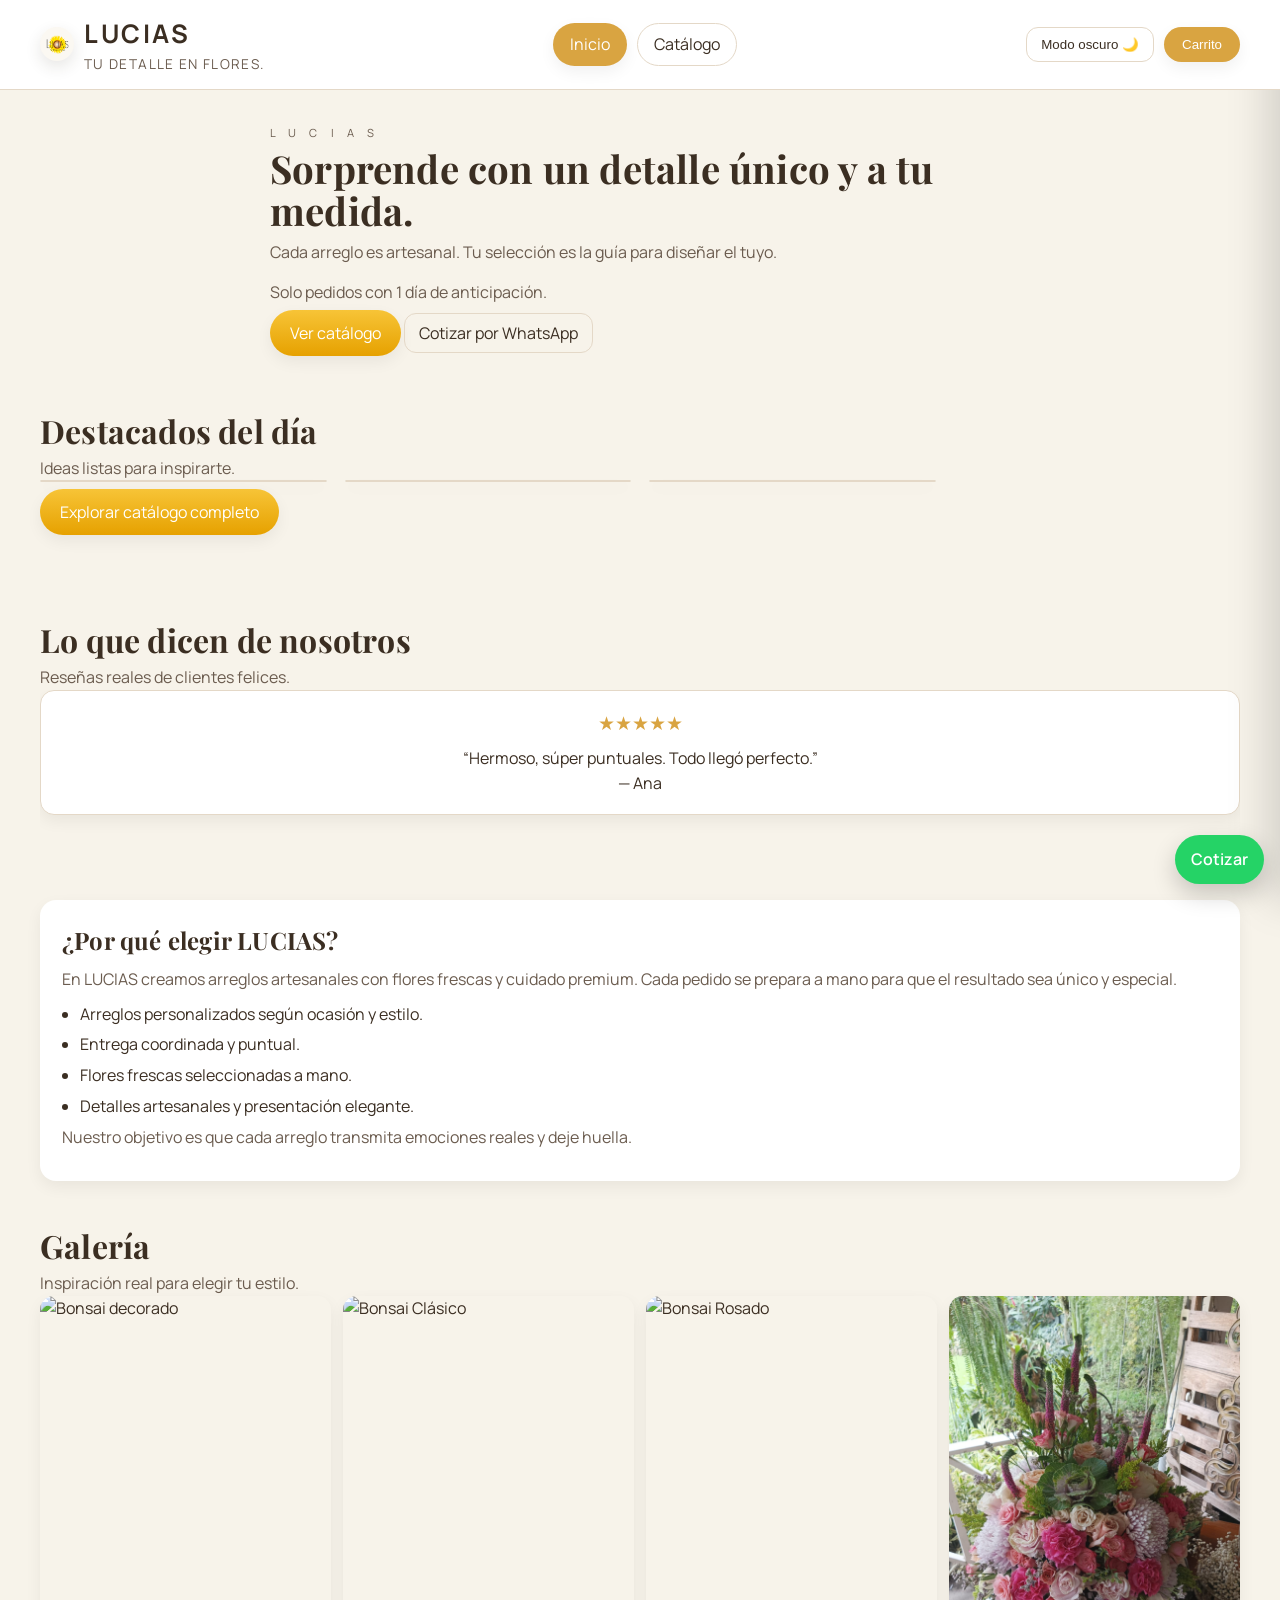
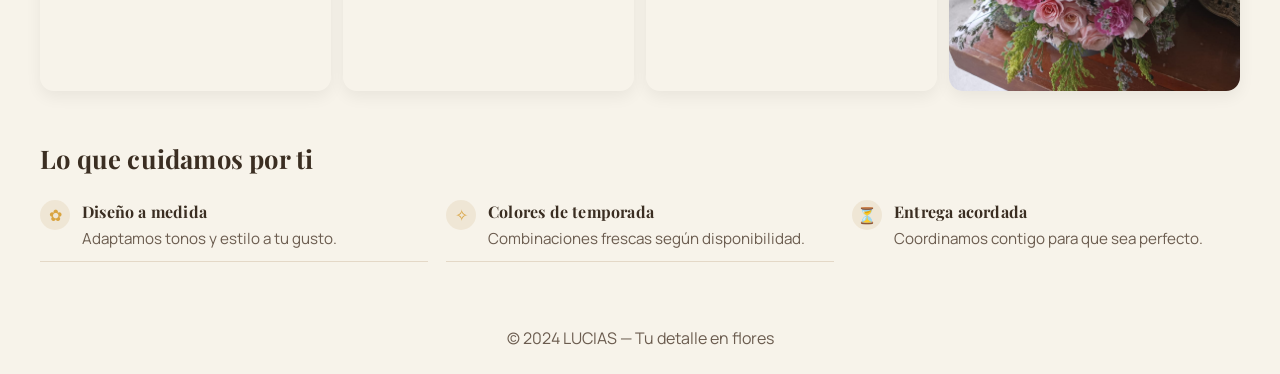
==== commit ce78bf1c: "Update index.html" ====
--- a/index.html
+++ b/index.html
@@ -108,27 +108,28 @@
     </section>
 
     <!-- Collage -->
-    <section class="container section collage-section">
-      <div class="section-head alt">
-        <h2>Galería</h2>
-        <p>Inspiración real para elegir tu estilo.</p>
-      </div>
-
-      <div class="collage-grid" id="collage-grid">
-        <div class="collage-item" data-name="Bonsai decorado" data-desc="Arreglo artesanal con detalle clásico." data-img="images/arreglobonsai/arreglobonsai (1).jpeg">
-          <img src="images/arreglobonsai/arreglobonsai (1).jpeg" alt="Bonsai decorado">
-        </div>
-        <div class="collage-item" data-name="Bonsai Clásico" data-desc="Minimalista y elegante." data-img="images/arreglobonsai/arreglobonsai (2).jpeg">
-          <img src="images/arreglobonsai/arreglobonsai (2).jpeg" alt="Bonsai Clásico">
-        </div>
-        <div class="collage-item" data-name="Bonsai Rosado" data-desc="Toques florales intensos." data-img="images/arreglobonsai/arreglobonsai (3).jpeg">
-          <img src="images/arreglobonsai/arreglobonsai (3).jpeg" alt="Bonsai Rosado">
-        </div>
-        <div class="collage-item" data-name="Caja Amor Total" data-desc="Premium con rosas delicadas." data-img="images/arregloflores/arregloflores (1).jpeg">
-          <img src="images/arregloflores/arregloflores (1).jpeg" alt="Caja Amor Total">
-        </div>
-      </div>
-    </section>
+   <section class="container section collage-section">
+  <div class="section-head alt">
+    <h2>Galería</h2>
+    <p>Inspiración real para elegir tu estilo.</p>
+  </div>
+
+  <div class="collage-grid">
+    <div class="collage-item tall">
+      <img src="images/arreglobonsai/arreglobonsai (1).jpeg" alt="Bonsai decorado">
+    </div>
+    <div class="collage-item wide">
+      <img src="images/arreglobonsai/arreglobonsai (2).jpeg" alt="Bonsai Clásico">
+    </div>
+    <div class="collage-item">
+      <img src="images/arreglobonsai/arreglobonsai (3).jpeg" alt="Bonsai Rosado">
+    </div>
+    <div class="collage-item tall">
+      <img src="images/arregloflores/arregloflores (1).jpeg" alt="Caja Amor Total">
+    </div>
+  </div>
+</section>
+
 
     <!-- Lo que cuidamos -->
     <section class="container section assurances">
@@ -354,3 +355,4 @@
   </script>
 </body>
 </html>
+
--- a/css/estilos.css
+++ b/css/estilos.css
@@ -4,41 +4,32 @@
    Variables (Light / Dark)
 ========================= */
 :root{
-  /* Light (premium cálido) */
   --bg: #F7F3EA;
   --bg-2: #EFE6D5;
   --card: #FFFFFF;
   --border: #E4D8C7;
-
   --text: #3B2E22;
   --muted: #6B5C4F;
-
-  --accent: #D9A441;        /* dorado */
-  --accent-hover: #C7922F;  /* dorado más oscuro */
+  --accent: #D9A441;
+  --accent-hover: #C7922F;
   --accent-soft: rgba(217, 164, 65, 0.18);
-
   --shadow: 0 10px 24px rgba(0,0,0,.08);
   --shadow-soft: 0 6px 16px rgba(0,0,0,.06);
-
   --radius: 16px;
   --radius-lg: 26px;
   --radius-pill: 999px;
 }
 
 body.modo-oscuro{
-  /* Dark (no negro puro, cálido) */
   --bg: #1E1610;
   --bg-2: #2A1F17;
   --card: #241A13;
   --border: rgba(255,255,255,.10);
-
   --text: #F5EBDD;
   --muted: #C9B8A3;
-
   --accent: #D9A441;
   --accent-hover: #C7922F;
   --accent-soft: rgba(217, 164, 65, 0.16);
-
   --shadow: 0 14px 32px rgba(0,0,0,.45);
   --shadow-soft: 0 10px 24px rgba(0,0,0,.35);
 }
@@ -56,7 +47,6 @@
 }
 h1,h2,h3{font-family:"Playfair Display", serif;letter-spacing:.2px}
 a{color:inherit;text-decoration:none}
-
 .container{max-width:1200px;margin:0 auto;padding:0 20px}
 .section{padding:40px 0}
 
@@ -70,14 +60,12 @@
   backdrop-filter: blur(6px);
 }
 .header-stack{display:flex;flex-direction:column;gap:12px;padding:14px 0}
-
 .brand{display:flex;gap:10px;align-items:center}
 .brand-name{
   font-size:1.6rem;font-weight:700;letter-spacing:.1em;
   text-transform:uppercase
 }
 .brand-sub{font-size:.85rem;color:var(--muted);letter-spacing:.1em;text-transform:uppercase}
-
 .brand-logo{
   width:34px;height:34px;object-fit:contain;
   background:#FBF8F2;border-radius:50%;
@@ -125,7 +113,7 @@
 }
 
 /* =========================
-   Hero minimal
+   Hero
 ========================= */
 .hero-min{padding:34px 0 20px}
 .hero-min .container{max-width:780px}
@@ -137,7 +125,7 @@
 .hero-min .lead{color:var(--muted);margin-bottom:16px}
 
 /* =========================
-   Destacados
+   Section head
 ========================= */
 .section-head.alt h1,.section-head.alt h2{font-size:2rem}
 .section-head.alt p{color:var(--muted);max-width:640px}
@@ -162,7 +150,6 @@
 }
 .filtro-precio{display:flex;align-items:center;gap:10px}
 .resultados-bar{display:flex;justify-content:space-between;align-items:center;margin-bottom:12px}
-
 .filtros{display:flex;gap:8px;flex-wrap:wrap;margin-bottom:16px}
 .filtro-btn{
   border:1px solid var(--border);
@@ -176,7 +163,7 @@
 }
 
 /* =========================
-   Grid + Masonry (Pinterest)
+   Grid + Masonry
 ========================= */
 .grid{display:grid;grid-template-columns:repeat(auto-fill,minmax(260px,1fr));gap:18px}
 .catalogo-grid{
@@ -215,7 +202,6 @@
   display:inline-block;font-size:11px;letter-spacing:2px;text-transform:uppercase;color:var(--muted)
 }
 .precio{color:var(--accent);font-weight:700;font-size:1.05rem}
-
 .btn-carrito,.btn-detalles{
   background:linear-gradient(180deg,#F7C437 0%,#E6A100 100%);
   color:#fff;border:none;border-radius:var(--radius-pill);
@@ -240,7 +226,14 @@
   box-shadow:var(--shadow);
 }
 .modal-body{display:grid;grid-template-columns:1.1fr .9fr;gap:18px;padding:22px}
-.modal-img{width:100%;height:360px;object-fit:cover;border-radius:14px}
+.modal-img{
+  width:100%;
+  height:55vh;
+  max-height:520px;
+  object-fit:contain;
+  background:#f4ede1;
+  border-radius:12px;
+}
 .modal-close{
   position:absolute;right:16px;top:12px;background:var(--bg-2);
   border:none;border-radius:50%;width:36px;height:36px
@@ -269,6 +262,63 @@
 .btn-cantidad{border:1px solid var(--border);background:var(--card);border-radius:8px;width:28px;height:28px}
 
 /* =========================
+   Reviews
+========================= */
+.reviews-section{margin-top:10px}
+.reviews-slider{
+  position:relative;
+  overflow:hidden;
+  min-height:160px;
+}
+.review-card{
+  display:none;
+  background:var(--card);
+  border:1px solid var(--border);
+  padding:18px;
+  border-radius:14px;
+  box-shadow:var(--shadow-soft);
+  text-align:center;
+  transition:opacity .4s ease;
+}
+.review-card.active{display:block}
+.review-stars{color:var(--accent);font-size:1.2rem;margin-bottom:8px}
+.review-dots{
+  display:flex;gap:8px;justify-content:center;margin-top:10px
+}
+.review-dots span{
+  width:8px;height:8px;border-radius:50%;
+  background:var(--border);cursor:pointer
+}
+.review-dots span.active{background:var(--accent)}
+
+/* =========================
+   Texto largo
+========================= */
+.info-bloque{background:var(--card);padding:22px;border-radius:16px;box-shadow:var(--shadow-soft)}
+.info-bloque h2{margin-bottom:8px}
+.info-bloque p{color:var(--muted);margin-bottom:10px}
+.razones{padding-left:18px;color:var(--text)}
+.razones li{margin-bottom:6px}
+
+/* =========================
+   Collage
+========================= */
+.collage-grid{
+  display:grid;
+  grid-template-columns:repeat(4,1fr);
+  gap:12px;
+}
+.collage-item{
+  overflow:hidden;border-radius:14px;
+  box-shadow:var(--shadow-soft);cursor:pointer;
+}
+.collage-item img{
+  width:100%;height:100%;object-fit:cover;
+  transition:transform .3s ease;
+}
+.collage-item:hover img{transform:scale(1.05)}
+
+/* =========================
    Assurances
 ========================= */
 .assurances{padding-top:8px}
@@ -287,26 +337,12 @@
 .assurance-item p{color:var(--muted);font-size:.95rem}
 
 /* =========================
-   FAQ + Reviews
-========================= */
-.faq{margin-top:18px}
-.faq-item{padding:14px 0;border-bottom:1px solid var(--border)}
-.faq-item:last-child{border-bottom:0}
-.faq-q{font-weight:600}
-
-.reviews{margin-top:16px}
-.review-card{
-  background:var(--card);border:1px solid var(--border);border-radius:14px;
-  padding:14px;box-shadow:var(--shadow-soft)
-}
-
-/* =========================
    Footer
 ========================= */
 .footer{text-align:center;padding:24px;color:var(--muted)}
 
 /* =========================
-   FAB WhatsApp
+   WhatsApp FAB
 ========================= */
 .wa-fab{
   position:fixed;right:16px;bottom:16px;z-index:999;
@@ -316,7 +352,7 @@
 }
 
 /* =========================
-   Ocultar precios (UI)
+   Ocultar precios
 ========================= */
 .precio, .precio-container,
 #carrito-subtotal, #carrito-envio, #carrito-impuestos, #carrito-total,
@@ -341,3 +377,10 @@
 @media (min-width: 1024px){
   .catalogo-grid{column-count:3}
 }
+
+/* 2 columnas en móvil */
+@media (max-width: 640px){
+  .grid{grid-template-columns:repeat(2,1fr) !important;}
+  .collage-grid{grid-template-columns:repeat(2,1fr);}
+  .modal-img{height:42vh;max-height:340px;}
+}
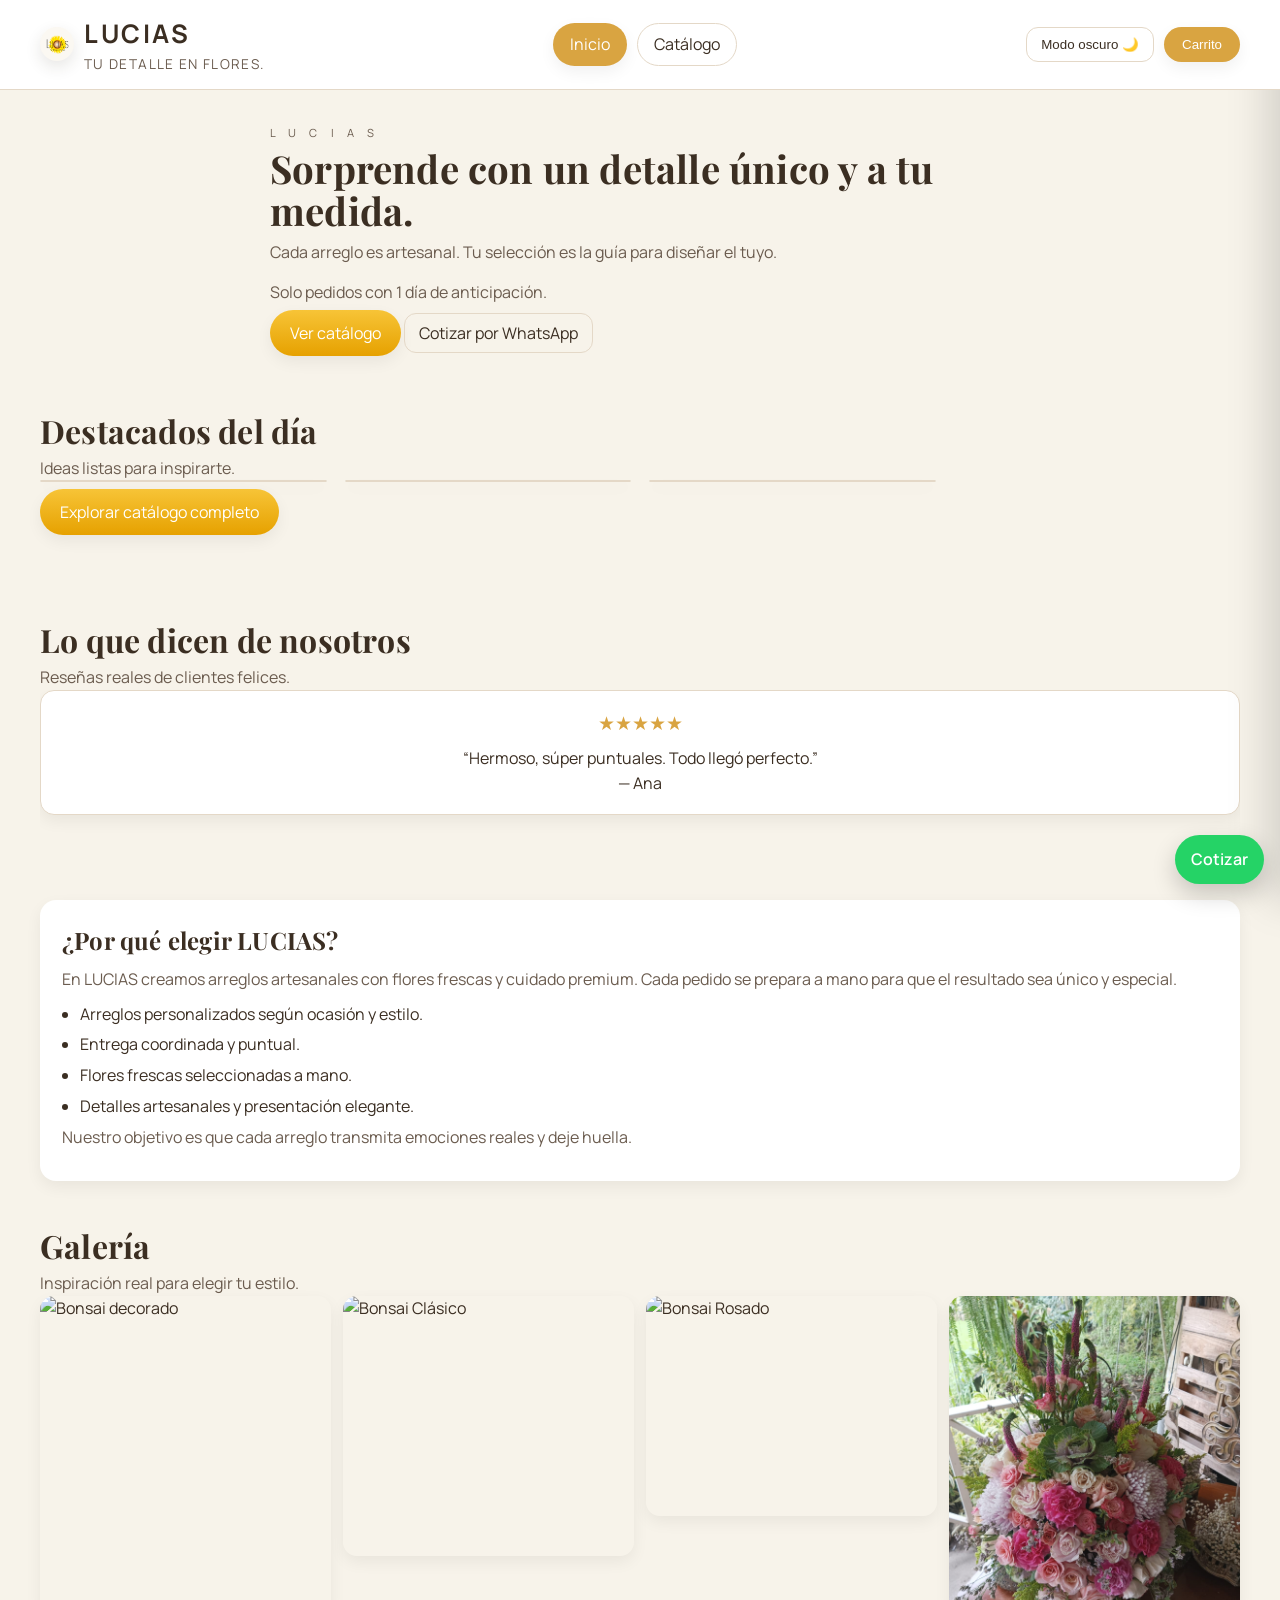
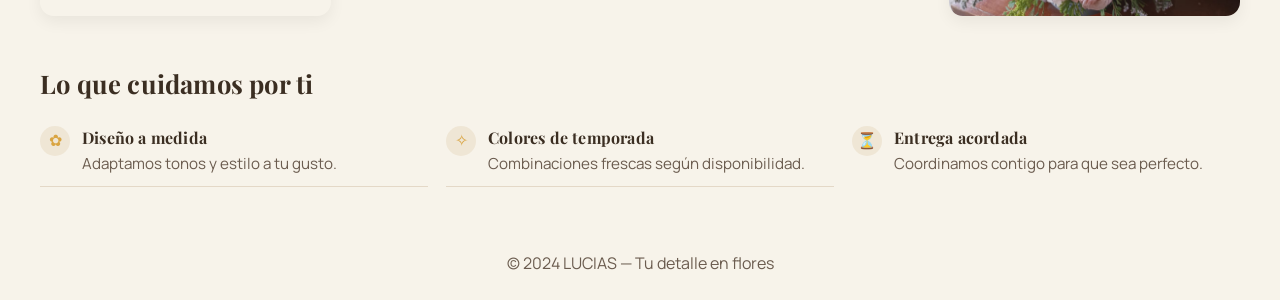
==== commit 139996b5: "Update index.html" ====
--- a/index.html
+++ b/index.html
@@ -254,43 +254,51 @@
 
     const contenedor = document.getElementById("destacados");
 
-    async function cargarDestacados() {
-      try {
-        const snapshot = await getDocs(collection(db, "productos"));
-        contenedor.innerHTML = "";
-
-        let count = 0;
-        snapshot.forEach((doc) => {
-          if (count >= 4) return;
-          const p = normalizarProducto(doc.data(), doc.id);
-          const img = p.imagen || "https://via.placeholder.com/280?text=Sin+Imagen";
-
-          const card = document.createElement("div");
-          card.className = "producto";
-          card.innerHTML = `
-            <img src="${img}" alt="${p.Nombre}" class="producto-img" loading="lazy"
-                 onerror="this.src='https://via.placeholder.com/280?text=Sin+Imagen'">
-            <div class="producto-info">
-              <span class="categoria-tag">${p.categoria || "General"}</span>
-              <h3>${p.Nombre}</h3>
-              <button class="btn-detalles">Ver detalles</button>
-            </div>
-          `;
-          card.querySelector(".btn-detalles").addEventListener("click", (e) => {
-            e.stopPropagation();
-            abrirModal(p);
-          });
-          contenedor.appendChild(card);
-          count++;
-        });
-
-        if (count === 0) {
-          contenedor.innerHTML = '<p class="loading">No hay productos disponibles</p>';
-        }
-      } catch {
-        contenedor.innerHTML = '<p class="loading">Error al cargar productos</p>';
-      }
-    }
+ async function cargarDestacados() {
+  try {
+    const snapshot = await getDocs(collection(db, "productos"));
+    contenedor.innerHTML = "";
+
+    const productos = [];
+    snapshot.forEach((doc) => {
+      const p = normalizarProducto(doc.data(), doc.id);
+      if (p.imagen) productos.push(p); // solo con imagen
+    });
+
+    // mezclar aleatorio
+    productos.sort(() => Math.random() - 0.5);
+
+    const destacados = productos.slice(0, 3);
+    destacados.forEach((p) => {
+      const img = p.imagen || "https://via.placeholder.com/280?text=Sin+Imagen";
+
+      const card = document.createElement("div");
+      card.className = "producto";
+      card.innerHTML = `
+        <img src="${img}" alt="${p.Nombre}" class="producto-img" loading="lazy"
+             onerror="this.src='https://via.placeholder.com/280?text=Sin+Imagen'">
+        <div class="producto-info">
+          <span class="categoria-tag">${p.categoria || "General"}</span>
+          <h3>${p.Nombre}</h3>
+          <button class="btn-detalles">Ver detalles</button>
+        </div>
+      `;
+      card.querySelector(".btn-detalles").addEventListener("click", (e) => {
+        e.stopPropagation();
+        abrirModal(p);
+      });
+
+      contenedor.appendChild(card);
+    });
+
+    if (destacados.length === 0) {
+      contenedor.innerHTML = '<p class="loading">No hay productos disponibles</p>';
+    }
+  } catch {
+    contenedor.innerHTML = '<p class="loading">Error al cargar productos</p>';
+  }
+}
+
 
     function abrirModal(p) {
       document.getElementById("modal-imagen").src = p.imagen || "";
@@ -356,3 +364,4 @@
 </body>
 </html>
 
+
--- a/css/estilos.css
+++ b/css/estilos.css
@@ -378,9 +378,42 @@
   .catalogo-grid{column-count:3}
 }
 
+/* Collage controlado (sin click) */
+.collage-grid{
+  display:grid;
+  grid-template-columns:repeat(4,1fr);
+  gap:12px;
+}
+.collage-item{
+  border-radius:14px;
+  overflow:hidden;
+  box-shadow:var(--shadow-soft);
+  pointer-events:none; /* ✅ no permite click */
+}
+.collage-item img{
+  width:100%;
+  height:100%;
+  object-fit:cover;
+  display:block;
+}
+
+/* tamaños */
+.collage-item{height:220px;}
+.collage-item.tall{height:320px;}
+.collage-item.wide{height:260px;}
+
+@media (max-width: 900px){
+  .collage-grid{grid-template-columns:repeat(2,1fr);}
+  .collage-item{height:200px;}
+  .collage-item.tall{height:260px;}
+  .collage-item.wide{height:220px;}
+}
+
+
 /* 2 columnas en móvil */
 @media (max-width: 640px){
   .grid{grid-template-columns:repeat(2,1fr) !important;}
   .collage-grid{grid-template-columns:repeat(2,1fr);}
   .modal-img{height:42vh;max-height:340px;}
 }
+
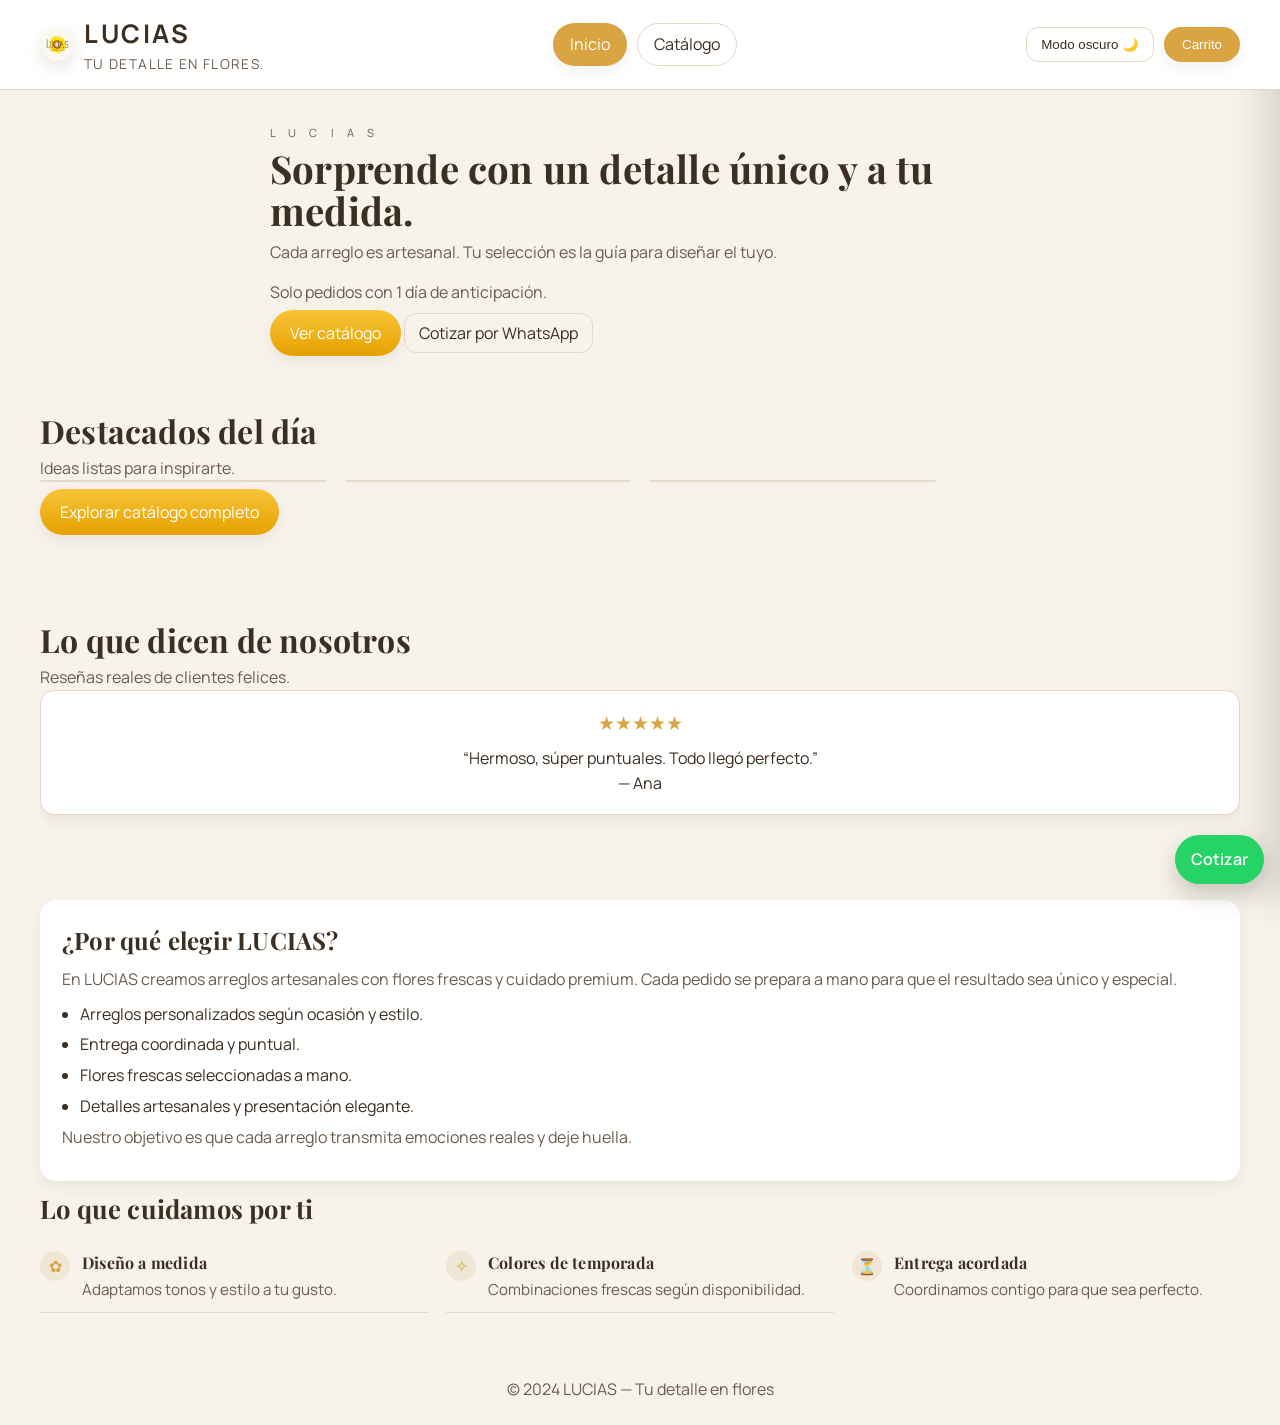
==== commit 9e8c4904: "Update index.html" ====
--- a/index.html
+++ b/index.html
@@ -107,28 +107,7 @@
       </p>
     </section>
 
-    <!-- Collage -->
-   <section class="container section collage-section">
-  <div class="section-head alt">
-    <h2>Galería</h2>
-    <p>Inspiración real para elegir tu estilo.</p>
-  </div>
-
-  <div class="collage-grid">
-    <div class="collage-item tall">
-      <img src="images/arreglobonsai/arreglobonsai (1).jpeg" alt="Bonsai decorado">
-    </div>
-    <div class="collage-item wide">
-      <img src="images/arreglobonsai/arreglobonsai (2).jpeg" alt="Bonsai Clásico">
-    </div>
-    <div class="collage-item">
-      <img src="images/arreglobonsai/arreglobonsai (3).jpeg" alt="Bonsai Rosado">
-    </div>
-    <div class="collage-item tall">
-      <img src="images/arregloflores/arregloflores (1).jpeg" alt="Caja Amor Total">
-    </div>
-  </div>
-</section>
+  
 
 
     <!-- Lo que cuidamos -->
@@ -365,3 +344,4 @@
 </html>
 
 
+
